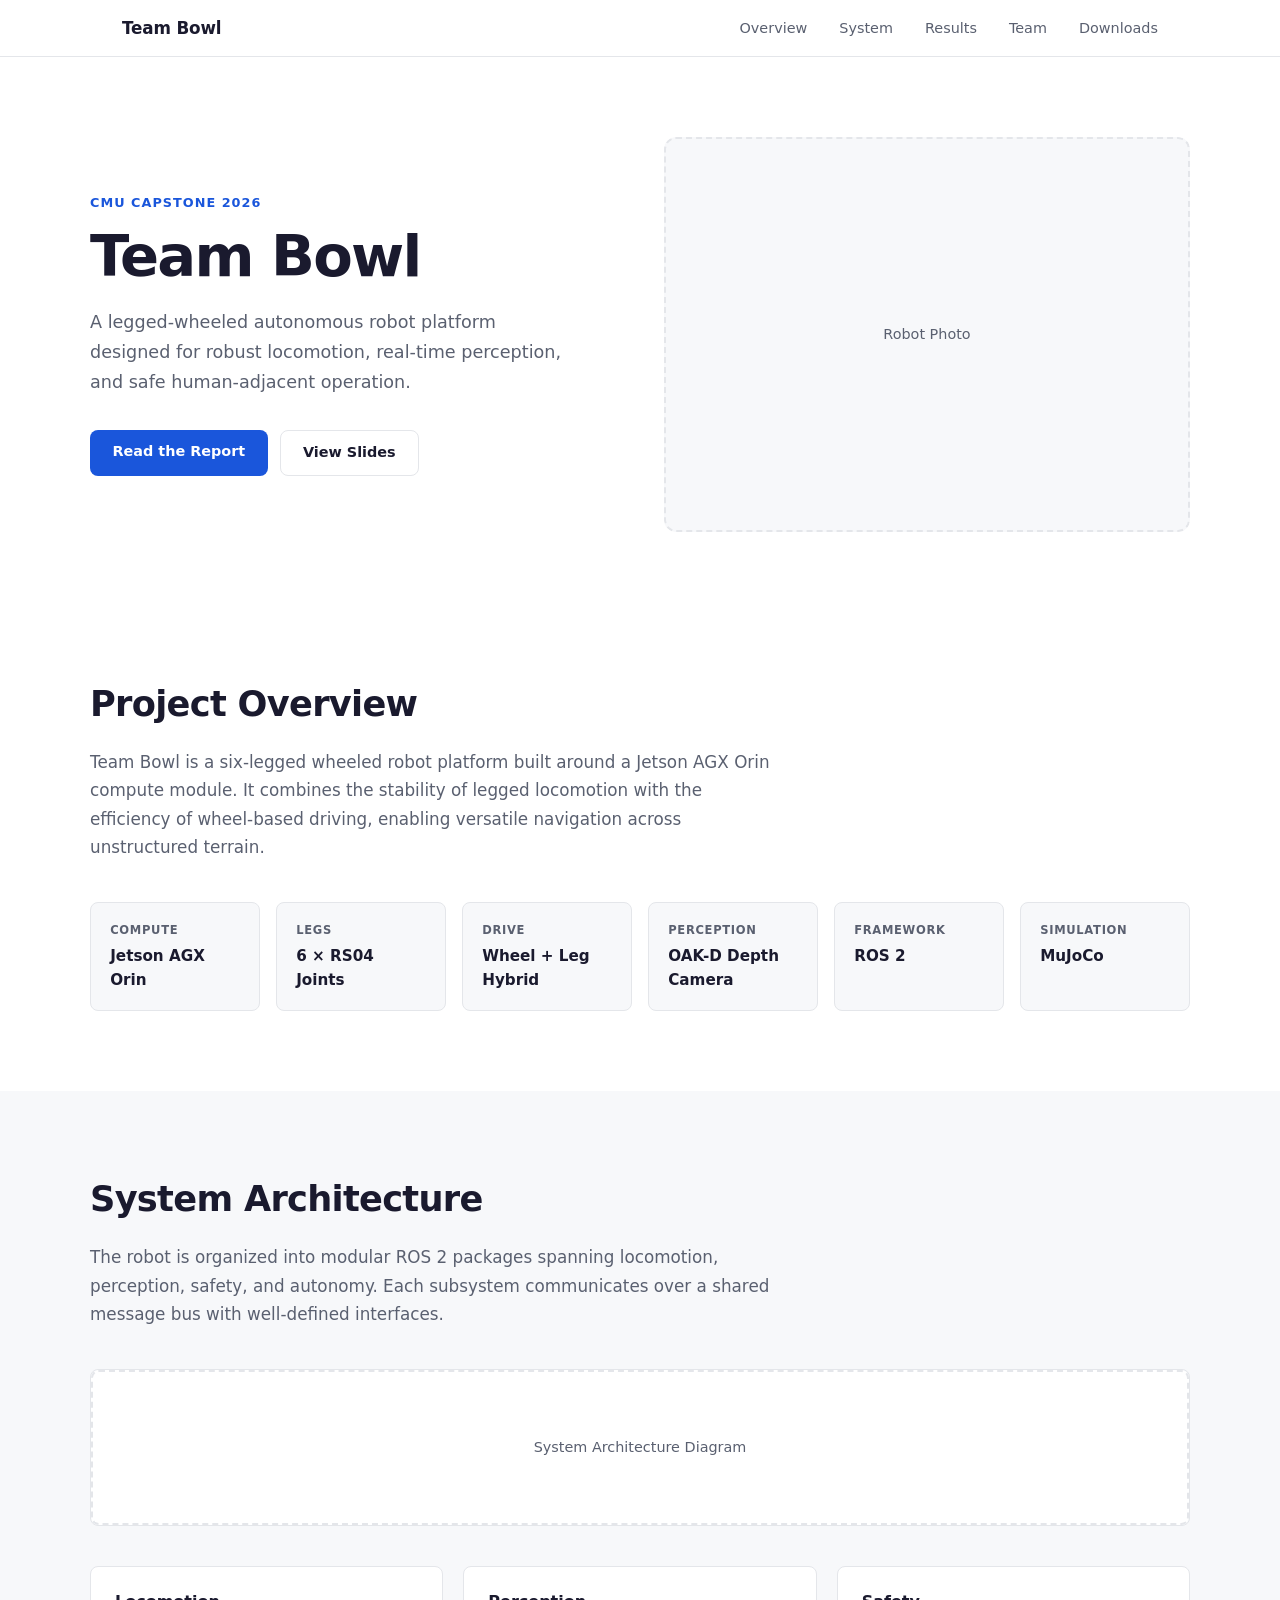
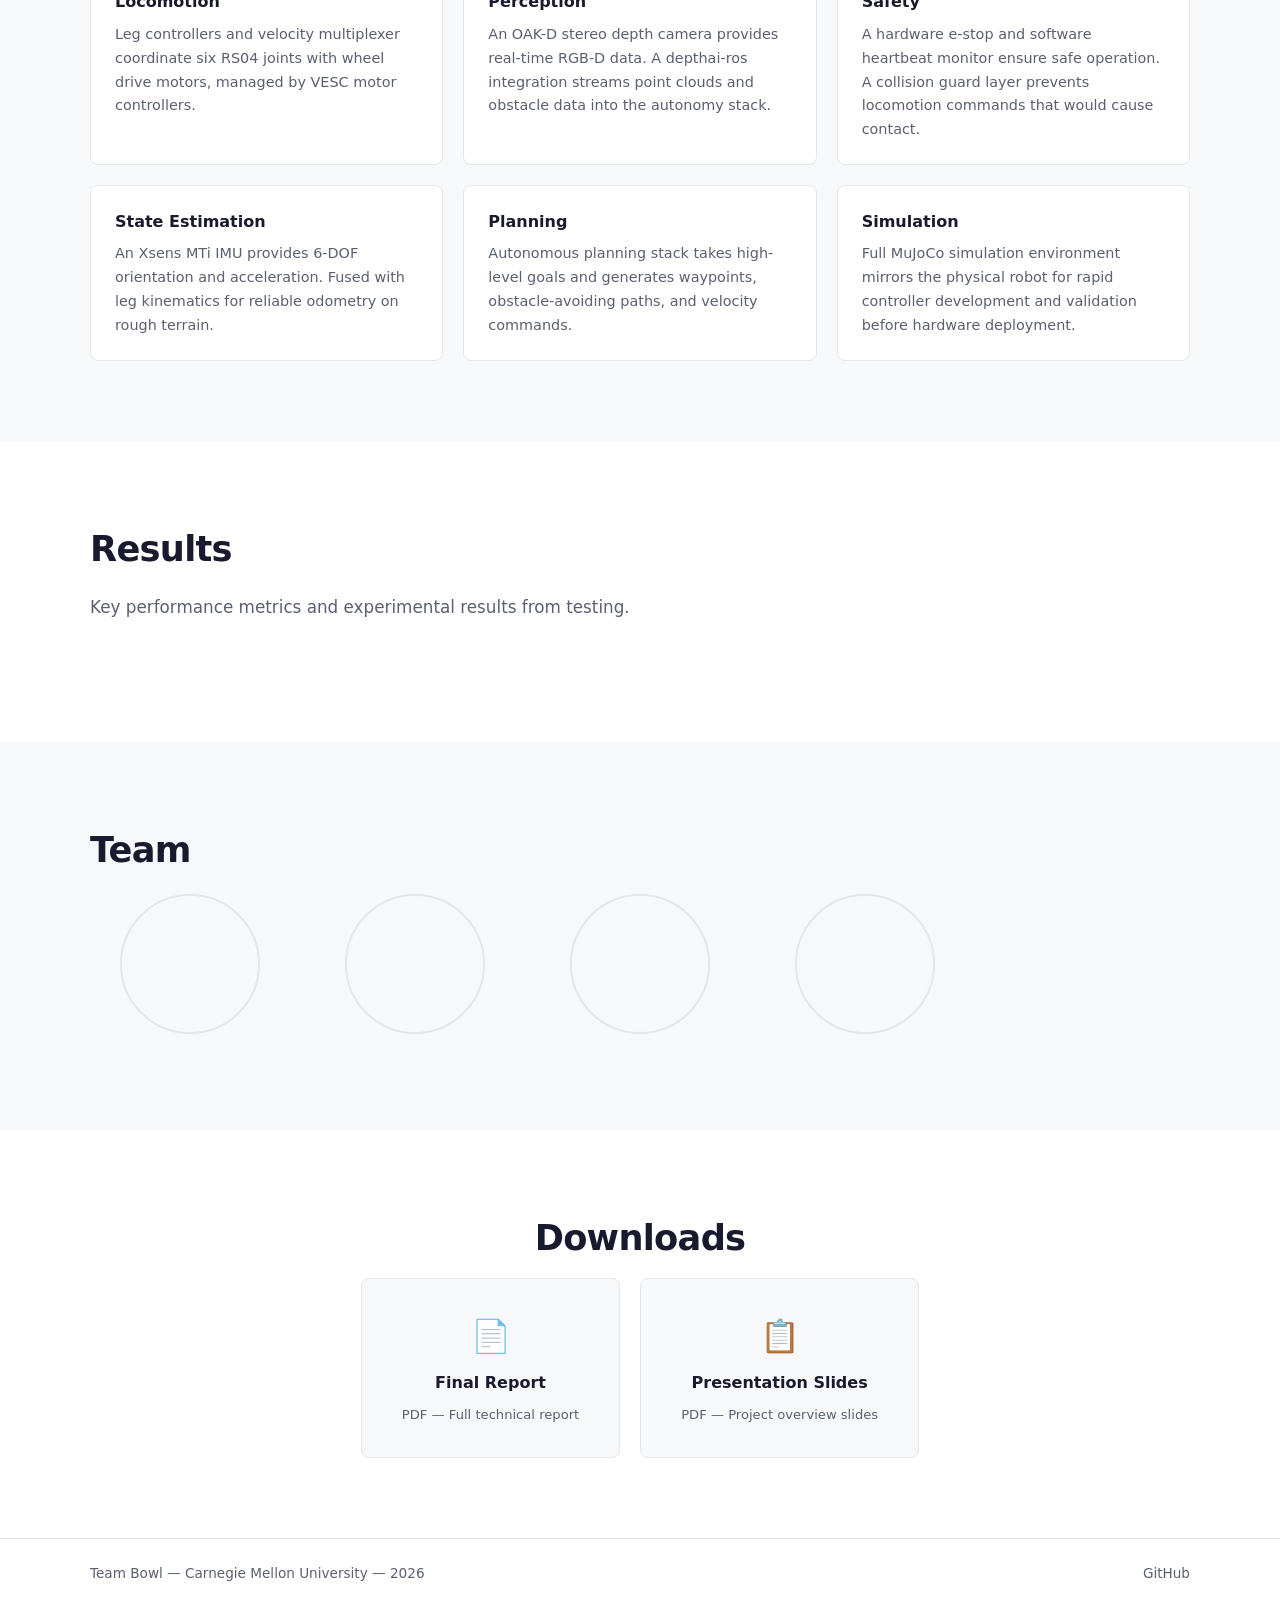
==== index.html @ 491c0a65 "Initial Team BoWL capstone website" ====
<!DOCTYPE html>
<html lang="en">
<head>
  <meta charset="UTF-8" />
  <meta name="viewport" content="width=device-width, initial-scale=1.0" />
  <title>Team Bowl — CMU Capstone 2026</title>
  <link rel="stylesheet" href="style.css" />
</head>
<body>

  <!-- NAV -->
  <nav>
    <div class="nav-inner">
      <span class="nav-logo">Team Bowl</span>
      <ul>
        <li><a href="#overview">Overview</a></li>
        <li><a href="#system">System</a></li>
        <li><a href="#results">Results</a></li>
        <li><a href="#team">Team</a></li>
        <li><a href="#downloads">Downloads</a></li>
      </ul>
    </div>
  </nav>

  <!-- HERO -->
  <section id="hero">
    <div class="hero-inner">
      <div class="hero-text">
        <p class="hero-label">CMU Capstone 2026</p>
        <h1>Team Bowl</h1>
        <p class="hero-sub">
          A legged-wheeled autonomous robot platform designed for robust
          locomotion, real-time perception, and safe human-adjacent operation.
        </p>
        <div class="hero-buttons">
          <a href="assets/docs/report.pdf" class="btn btn-primary" target="_blank">Read the Report</a>
          <a href="assets/docs/slides.pdf" class="btn btn-secondary" target="_blank">View Slides</a>
        </div>
      </div>
      <div class="hero-img">
        <!-- Replace src with actual robot photo -->
        <img src="assets/img/robot-hero.jpg" alt="Team Bowl robot" onerror="this.style.display='none'" />
        <div class="hero-img-placeholder" id="hero-placeholder">
          <span>Robot Photo</span>
        </div>
      </div>
    </div>
  </section>

  <!-- OVERVIEW -->
  <section id="overview">
    <div class="section-inner">
      <h2>Project Overview</h2>
      <p class="section-intro">
        Team Bowl is a six-legged wheeled robot platform built around a Jetson AGX Orin
        compute module. It combines the stability of legged locomotion with the
        efficiency of wheel-based driving, enabling versatile navigation across
        unstructured terrain.
      </p>
      <div class="spec-grid">
        <div class="spec-card">
          <div class="spec-label">Compute</div>
          <div class="spec-value">Jetson AGX Orin</div>
        </div>
        <div class="spec-card">
          <div class="spec-label">Legs</div>
          <div class="spec-value">6 × RS04 Joints</div>
        </div>
        <div class="spec-card">
          <div class="spec-label">Drive</div>
          <div class="spec-value">Wheel + Leg Hybrid</div>
        </div>
        <div class="spec-card">
          <div class="spec-label">Perception</div>
          <div class="spec-value">OAK-D Depth Camera</div>
        </div>
        <div class="spec-card">
          <div class="spec-label">Framework</div>
          <div class="spec-value">ROS 2</div>
        </div>
        <div class="spec-card">
          <div class="spec-label">Simulation</div>
          <div class="spec-value">MuJoCo</div>
        </div>
      </div>
    </div>
  </section>

  <!-- SYSTEM ARCHITECTURE -->
  <section id="system" class="section-alt">
    <div class="section-inner">
      <h2>System Architecture</h2>
      <p class="section-intro">
        The robot is organized into modular ROS 2 packages spanning locomotion,
        perception, safety, and autonomy. Each subsystem communicates over a
        shared message bus with well-defined interfaces.
      </p>

      <div class="arch-img">
        <!-- Replace with actual system diagram from report -->
        <img src="assets/img/system-diagram.png" alt="System architecture diagram" onerror="this.style.display='none'" />
        <div class="img-placeholder" id="arch-placeholder">System Architecture Diagram</div>
      </div>

      <div class="subsystem-grid">
        <div class="subsystem-card">
          <h3>Locomotion</h3>
          <p>Leg controllers and velocity multiplexer coordinate six RS04 joints with wheel drive motors, managed by VESC motor controllers.</p>
        </div>
        <div class="subsystem-card">
          <h3>Perception</h3>
          <p>An OAK-D stereo depth camera provides real-time RGB-D data. A depthai-ros integration streams point clouds and obstacle data into the autonomy stack.</p>
        </div>
        <div class="subsystem-card">
          <h3>Safety</h3>
          <p>A hardware e-stop and software heartbeat monitor ensure safe operation. A collision guard layer prevents locomotion commands that would cause contact.</p>
        </div>
        <div class="subsystem-card">
          <h3>State Estimation</h3>
          <p>An Xsens MTi IMU provides 6-DOF orientation and acceleration. Fused with leg kinematics for reliable odometry on rough terrain.</p>
        </div>
        <div class="subsystem-card">
          <h3>Planning</h3>
          <p>Autonomous planning stack takes high-level goals and generates waypoints, obstacle-avoiding paths, and velocity commands.</p>
        </div>
        <div class="subsystem-card">
          <h3>Simulation</h3>
          <p>Full MuJoCo simulation environment mirrors the physical robot for rapid controller development and validation before hardware deployment.</p>
        </div>
      </div>
    </div>
  </section>

  <!-- RESULTS -->
  <section id="results">
    <div class="section-inner">
      <h2>Results</h2>
      <p class="section-intro">
        <!-- Fill in from report/slides -->
        Key performance metrics and experimental results from testing.
      </p>
      <div class="results-gallery">
        <!-- Add result images/graphs here — replace src with actual files -->
        <figure>
          <img src="assets/img/result-1.png" alt="Result figure 1" onerror="this.parentElement.style.display='none'" />
          <figcaption><!-- Caption from report --></figcaption>
        </figure>
        <figure>
          <img src="assets/img/result-2.png" alt="Result figure 2" onerror="this.parentElement.style.display='none'" />
          <figcaption><!-- Caption from report --></figcaption>
        </figure>
        <figure>
          <img src="assets/img/result-3.png" alt="Result figure 3" onerror="this.parentElement.style.display='none'" />
          <figcaption><!-- Caption from report --></figcaption>
        </figure>
      </div>
    </div>
  </section>

  <!-- TEAM -->
  <section id="team" class="section-alt">
    <div class="section-inner">
      <h2>Team</h2>
      <div class="team-grid">
        <!-- Duplicate this card for each team member. Replace name/role/photo. -->
        <div class="team-card">
          <div class="team-photo-wrap">
            <img src="assets/img/team-placeholder.jpg" alt="Team member" onerror="this.style.display='none'" />
            <div class="team-photo-placeholder"></div>
          </div>
          <div class="team-name"><!-- Name --></div>
          <div class="team-role"><!-- Role --></div>
        </div>
        <div class="team-card">
          <div class="team-photo-wrap">
            <img src="assets/img/team-placeholder.jpg" alt="Team member" onerror="this.style.display='none'" />
            <div class="team-photo-placeholder"></div>
          </div>
          <div class="team-name"><!-- Name --></div>
          <div class="team-role"><!-- Role --></div>
        </div>
        <div class="team-card">
          <div class="team-photo-wrap">
            <img src="assets/img/team-placeholder.jpg" alt="Team member" onerror="this.style.display='none'" />
            <div class="team-photo-placeholder"></div>
          </div>
          <div class="team-name"><!-- Name --></div>
          <div class="team-role"><!-- Role --></div>
        </div>
        <div class="team-card">
          <div class="team-photo-wrap">
            <img src="assets/img/team-placeholder.jpg" alt="Team member" onerror="this.style.display='none'" />
            <div class="team-photo-placeholder"></div>
          </div>
          <div class="team-name"><!-- Name --></div>
          <div class="team-role"><!-- Role --></div>
        </div>
      </div>
    </div>
  </section>

  <!-- DOWNLOADS -->
  <section id="downloads">
    <div class="section-inner downloads-inner">
      <h2>Downloads</h2>
      <div class="download-cards">
        <a href="assets/docs/report.pdf" class="download-card" target="_blank">
          <div class="download-icon">&#128196;</div>
          <div class="download-title">Final Report</div>
          <div class="download-sub">PDF &mdash; Full technical report</div>
        </a>
        <a href="assets/docs/slides.pdf" class="download-card" target="_blank">
          <div class="download-icon">&#128203;</div>
          <div class="download-title">Presentation Slides</div>
          <div class="download-sub">PDF &mdash; Project overview slides</div>
        </a>
      </div>
    </div>
  </section>

  <!-- FOOTER -->
  <footer>
    <div class="footer-inner">
      <span>Team Bowl &mdash; Carnegie Mellon University &mdash; 2026</span>
      <a href="https://github.com/ColeHerber" target="_blank">GitHub</a>
    </div>
  </footer>

  <script>
    // Hide hero image placeholder if image loads successfully
    document.querySelector('.hero-img img')?.addEventListener('load', function() {
      document.getElementById('hero-placeholder').style.display = 'none';
    });
  </script>

</body>
</html>
---- style.css ----
/* ─── Reset & Base ──────────────────────────────────────────────────────────── */
*, *::before, *::after { box-sizing: border-box; margin: 0; padding: 0; }

:root {
  --bg:       #ffffff;
  --bg-alt:   #f7f8fa;
  --border:   #e4e6ea;
  --text:     #1a1a2e;
  --text-sub: #5a6070;
  --accent:   #1a56db;
  --accent-h: #1648c4;
  --radius:   8px;
  --max-w:    1100px;
  --font:     'Inter', system-ui, -apple-system, sans-serif;
}

html { scroll-behavior: smooth; }

body {
  font-family: var(--font);
  color: var(--text);
  background: var(--bg);
  line-height: 1.6;
}

a { color: inherit; text-decoration: none; }
img { max-width: 100%; display: block; }

/* ─── Nav ───────────────────────────────────────────────────────────────────── */
nav {
  position: sticky;
  top: 0;
  z-index: 100;
  background: rgba(255,255,255,0.92);
  backdrop-filter: blur(8px);
  border-bottom: 1px solid var(--border);
}

.nav-inner {
  max-width: var(--max-w);
  margin: 0 auto;
  padding: 0 2rem;
  height: 56px;
  display: flex;
  align-items: center;
  justify-content: space-between;
}

.nav-logo {
  font-weight: 700;
  font-size: 1.05rem;
  letter-spacing: -0.01em;
}

nav ul {
  list-style: none;
  display: flex;
  gap: 2rem;
}

nav ul a {
  font-size: 0.9rem;
  color: var(--text-sub);
  transition: color 0.15s;
}

nav ul a:hover { color: var(--text); }

/* ─── Hero ──────────────────────────────────────────────────────────────────── */
#hero {
  padding: 5rem 2rem 4rem;
  background: var(--bg);
}

.hero-inner {
  max-width: var(--max-w);
  margin: 0 auto;
  display: grid;
  grid-template-columns: 1fr 1fr;
  gap: 3rem;
  align-items: center;
}

.hero-label {
  font-size: 0.8rem;
  font-weight: 600;
  text-transform: uppercase;
  letter-spacing: 0.08em;
  color: var(--accent);
  margin-bottom: 0.75rem;
}

.hero-text h1 {
  font-size: clamp(2.4rem, 5vw, 3.6rem);
  font-weight: 800;
  letter-spacing: -0.03em;
  line-height: 1.1;
  margin-bottom: 1.2rem;
}

.hero-sub {
  font-size: 1.1rem;
  color: var(--text-sub);
  max-width: 480px;
  margin-bottom: 2rem;
  line-height: 1.7;
}

.hero-buttons { display: flex; gap: 0.75rem; flex-wrap: wrap; }

.btn {
  display: inline-block;
  padding: 0.65rem 1.4rem;
  border-radius: var(--radius);
  font-size: 0.9rem;
  font-weight: 600;
  transition: background 0.15s, color 0.15s, border-color 0.15s;
}

.btn-primary {
  background: var(--accent);
  color: #fff;
}
.btn-primary:hover { background: var(--accent-h); }

.btn-secondary {
  border: 1.5px solid var(--border);
  color: var(--text);
  background: transparent;
}
.btn-secondary:hover { border-color: #aab; background: var(--bg-alt); }

.hero-img { position: relative; border-radius: 12px; overflow: hidden; }
.hero-img img { width: 100%; border-radius: 12px; }
.hero-img-placeholder {
  width: 100%;
  aspect-ratio: 4/3;
  background: var(--bg-alt);
  border: 2px dashed var(--border);
  border-radius: 12px;
  display: flex;
  align-items: center;
  justify-content: center;
  color: var(--text-sub);
  font-size: 0.9rem;
}

/* ─── Sections ──────────────────────────────────────────────────────────────── */
section { padding: 5rem 2rem; }
.section-alt { background: var(--bg-alt); }

.section-inner {
  max-width: var(--max-w);
  margin: 0 auto;
}

h2 {
  font-size: clamp(1.6rem, 3vw, 2.2rem);
  font-weight: 700;
  letter-spacing: -0.02em;
  margin-bottom: 1rem;
}

.section-intro {
  color: var(--text-sub);
  font-size: 1.05rem;
  max-width: 680px;
  margin-bottom: 2.5rem;
  line-height: 1.7;
}

/* ─── Spec Grid ─────────────────────────────────────────────────────────────── */
.spec-grid {
  display: grid;
  grid-template-columns: repeat(auto-fill, minmax(160px, 1fr));
  gap: 1rem;
  margin-top: 2rem;
}

.spec-card {
  background: var(--bg-alt);
  border: 1px solid var(--border);
  border-radius: var(--radius);
  padding: 1.1rem 1.2rem;
}

.spec-label {
  font-size: 0.72rem;
  font-weight: 600;
  text-transform: uppercase;
  letter-spacing: 0.06em;
  color: var(--text-sub);
  margin-bottom: 0.3rem;
}

.spec-value {
  font-size: 0.95rem;
  font-weight: 600;
}

/* ─── Architecture ──────────────────────────────────────────────────────────── */
.arch-img {
  margin-bottom: 2.5rem;
  border: 1px solid var(--border);
  border-radius: var(--radius);
  overflow: hidden;
}

.arch-img img { width: 100%; }

.img-placeholder {
  width: 100%;
  padding: 4rem 2rem;
  background: var(--bg);
  display: flex;
  align-items: center;
  justify-content: center;
  color: var(--text-sub);
  font-size: 0.9rem;
  border: 2px dashed var(--border);
  border-radius: var(--radius);
}

.subsystem-grid {
  display: grid;
  grid-template-columns: repeat(auto-fill, minmax(280px, 1fr));
  gap: 1.25rem;
}

.subsystem-card {
  background: var(--bg);
  border: 1px solid var(--border);
  border-radius: var(--radius);
  padding: 1.4rem 1.5rem;
}

.subsystem-card h3 {
  font-size: 1rem;
  font-weight: 700;
  margin-bottom: 0.5rem;
}

.subsystem-card p {
  font-size: 0.9rem;
  color: var(--text-sub);
  line-height: 1.65;
}

/* ─── Results Gallery ───────────────────────────────────────────────────────── */
.results-gallery {
  display: grid;
  grid-template-columns: repeat(auto-fill, minmax(300px, 1fr));
  gap: 1.5rem;
}

.results-gallery figure {
  border: 1px solid var(--border);
  border-radius: var(--radius);
  overflow: hidden;
}

.results-gallery img { width: 100%; }

.results-gallery figcaption {
  padding: 0.75rem 1rem;
  font-size: 0.85rem;
  color: var(--text-sub);
  background: var(--bg-alt);
}

/* ─── Team ──────────────────────────────────────────────────────────────────── */
.team-grid {
  display: grid;
  grid-template-columns: repeat(auto-fill, minmax(180px, 1fr));
  gap: 1.5rem;
}

.team-card { text-align: center; }

.team-photo-wrap {
  width: 100%;
  aspect-ratio: 1;
  border-radius: 50%;
  overflow: hidden;
  margin: 0 auto 1rem;
  max-width: 140px;
  background: var(--bg-alt);
  border: 2px solid var(--border);
  position: relative;
}

.team-photo-wrap img {
  width: 100%;
  height: 100%;
  object-fit: cover;
}

.team-photo-placeholder {
  position: absolute;
  inset: 0;
  background: var(--bg-alt);
  border-radius: 50%;
}

.team-name {
  font-weight: 700;
  font-size: 0.95rem;
  margin-bottom: 0.25rem;
}

.team-role {
  font-size: 0.82rem;
  color: var(--text-sub);
}

/* ─── Downloads ─────────────────────────────────────────────────────────────── */
.downloads-inner { text-align: center; }
.downloads-inner h2 { margin-bottom: 0.75rem; }
.downloads-inner .section-intro { margin: 0 auto 2.5rem; }

.download-cards {
  display: flex;
  gap: 1.25rem;
  justify-content: center;
  flex-wrap: wrap;
}

.download-card {
  display: flex;
  flex-direction: column;
  align-items: center;
  gap: 0.5rem;
  padding: 2rem 2.5rem;
  border: 1.5px solid var(--border);
  border-radius: var(--radius);
  background: var(--bg-alt);
  transition: border-color 0.15s, box-shadow 0.15s;
  min-width: 200px;
}

.download-card:hover {
  border-color: var(--accent);
  box-shadow: 0 0 0 3px rgba(26,86,219,0.08);
}

.download-icon { font-size: 2rem; }
.download-title { font-weight: 700; font-size: 1rem; }
.download-sub { font-size: 0.82rem; color: var(--text-sub); }

/* ─── Footer ────────────────────────────────────────────────────────────────── */
footer {
  border-top: 1px solid var(--border);
  padding: 1.5rem 2rem;
  background: var(--bg);
}

.footer-inner {
  max-width: var(--max-w);
  margin: 0 auto;
  display: flex;
  align-items: center;
  justify-content: space-between;
  font-size: 0.85rem;
  color: var(--text-sub);
}

.footer-inner a:hover { color: var(--text); }

/* ─── Responsive ────────────────────────────────────────────────────────────── */
@media (max-width: 720px) {
  .hero-inner { grid-template-columns: 1fr; }
  .hero-img { order: -1; }
  nav ul { gap: 1rem; }
  nav ul li:nth-child(n+4) { display: none; }
  .footer-inner { flex-direction: column; gap: 0.5rem; text-align: center; }
}
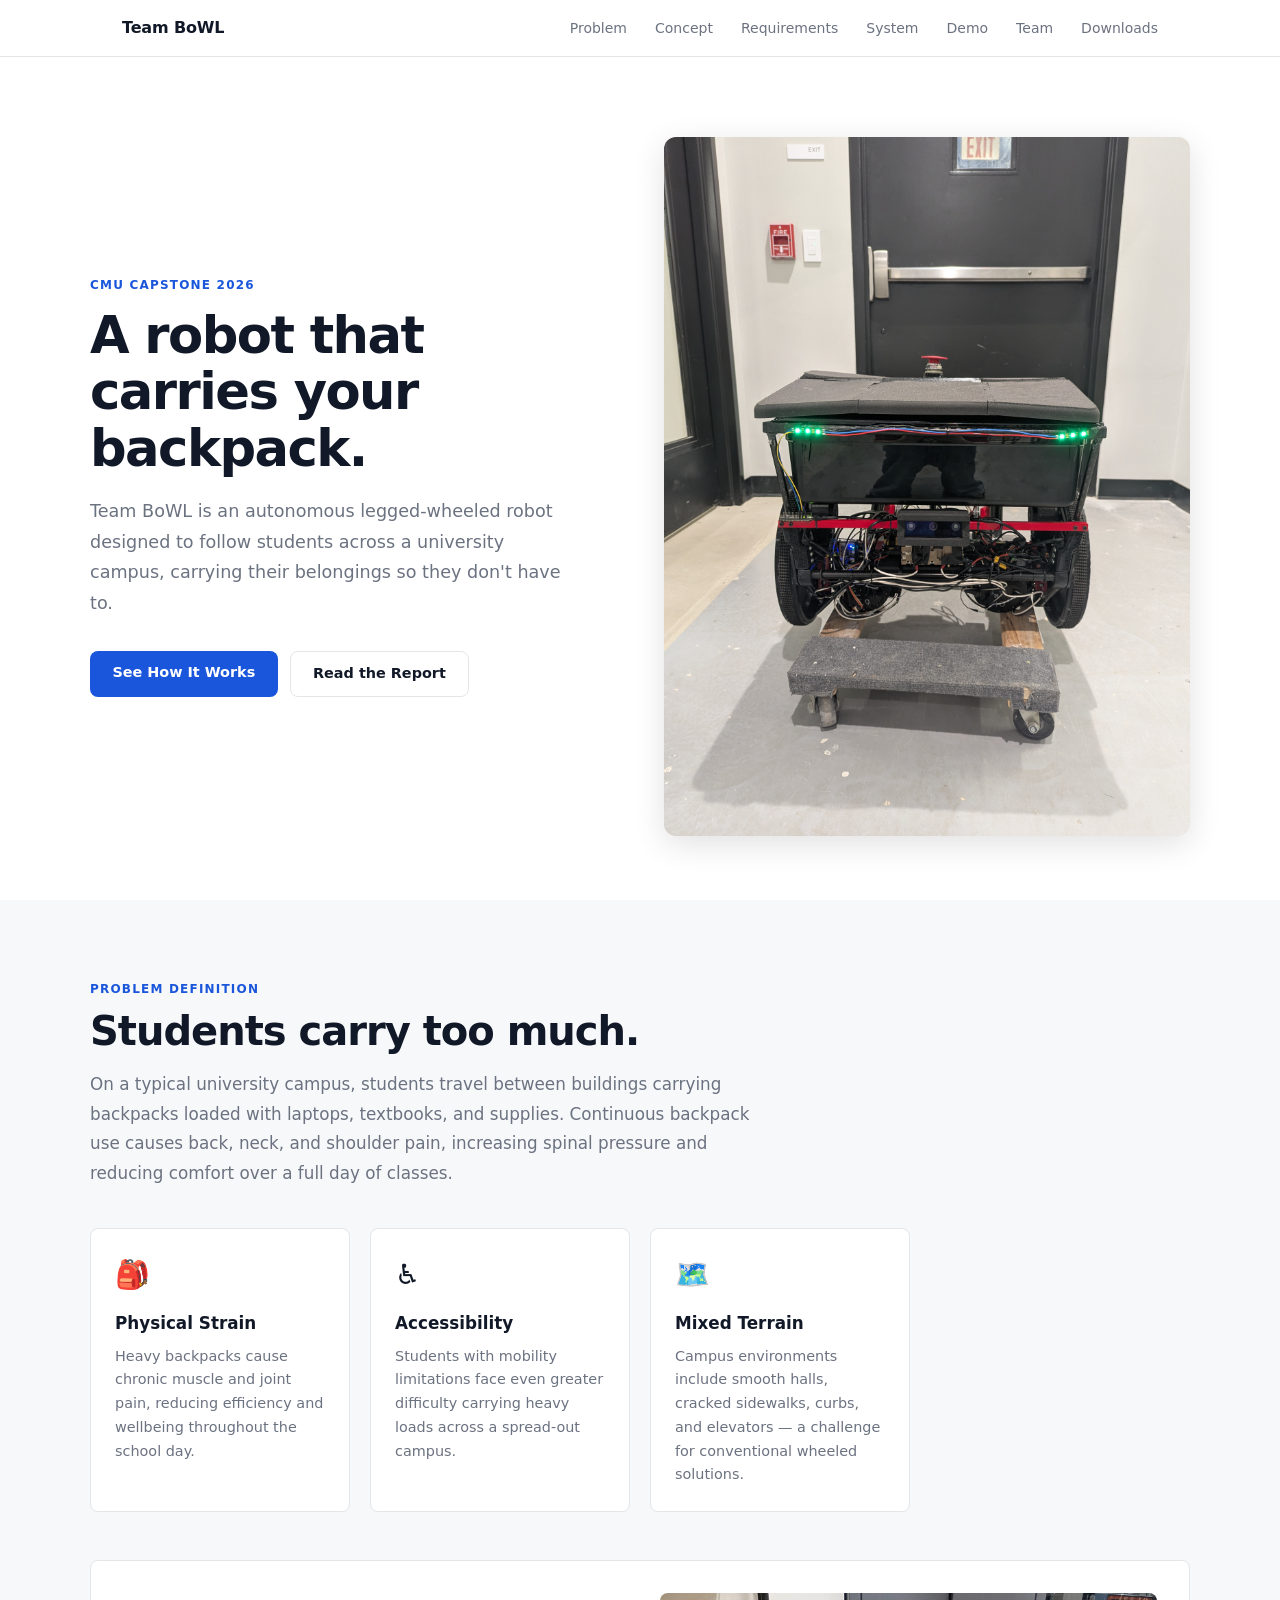
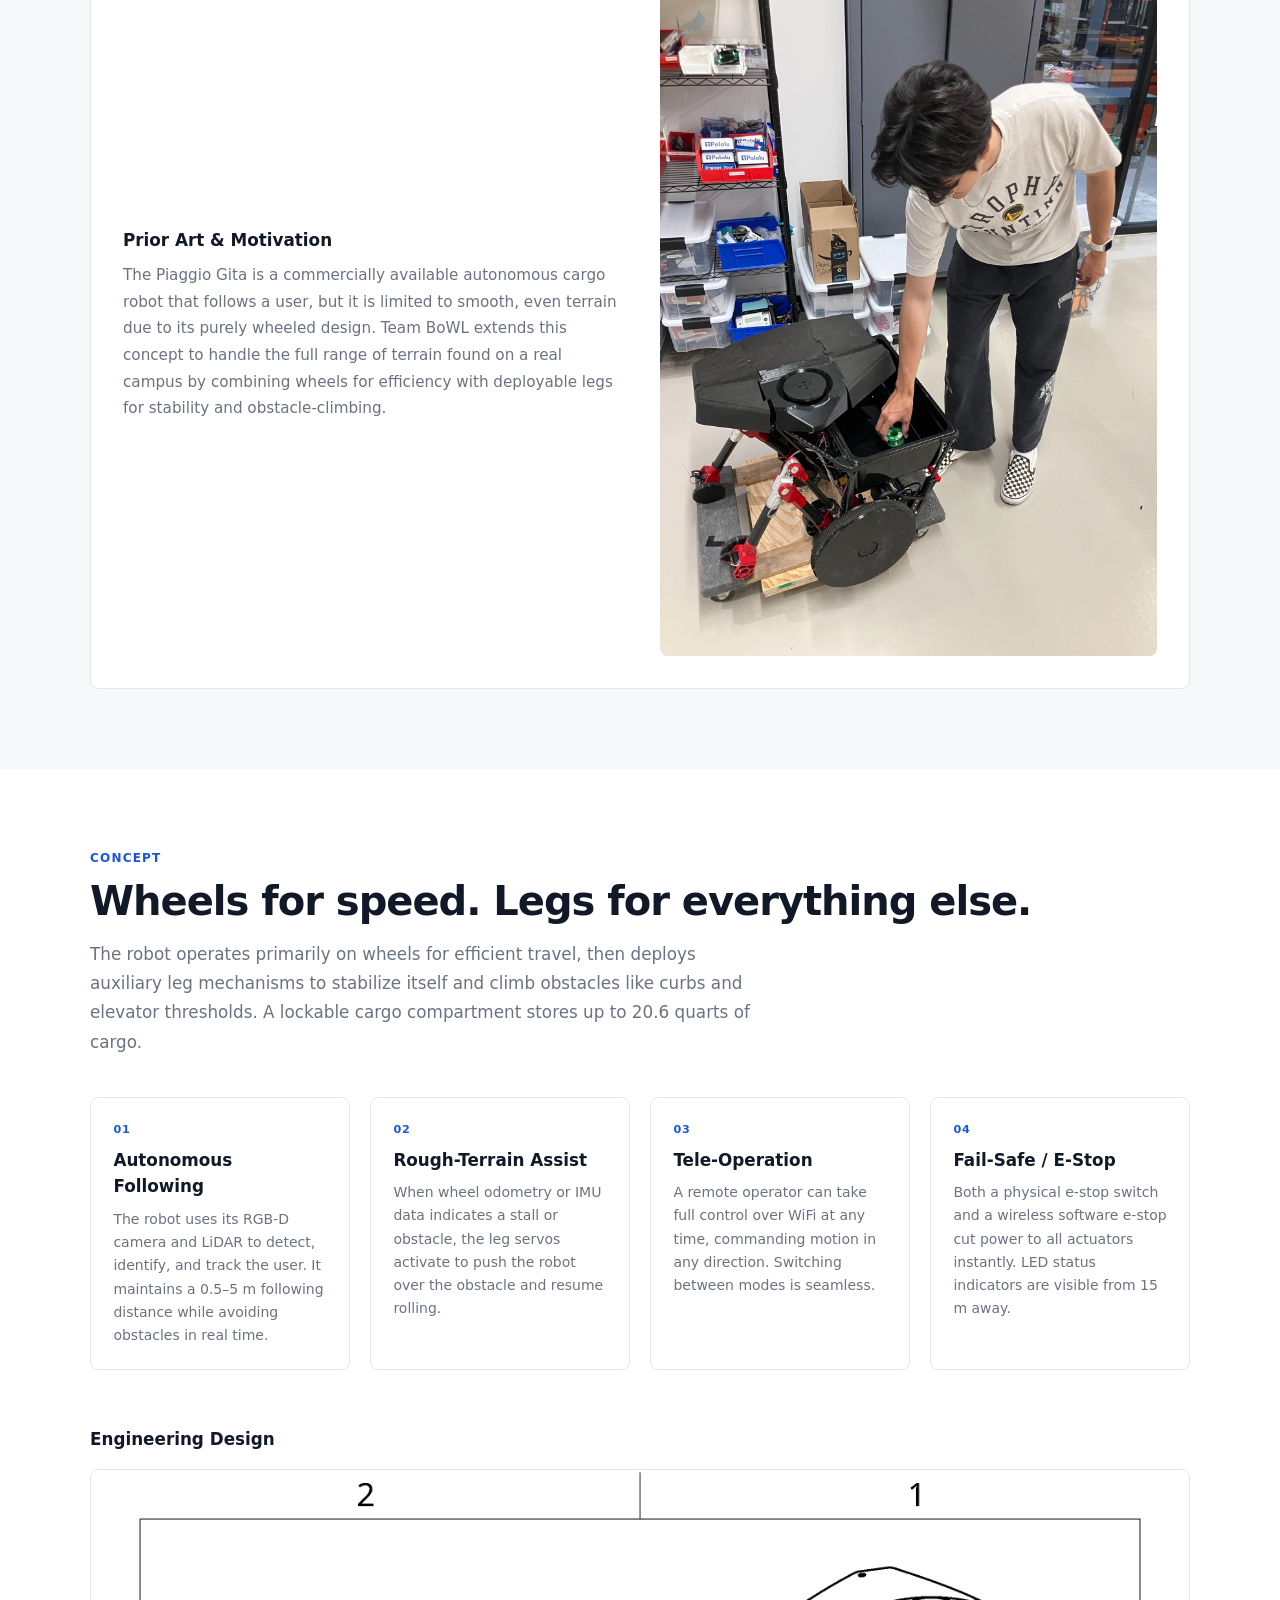
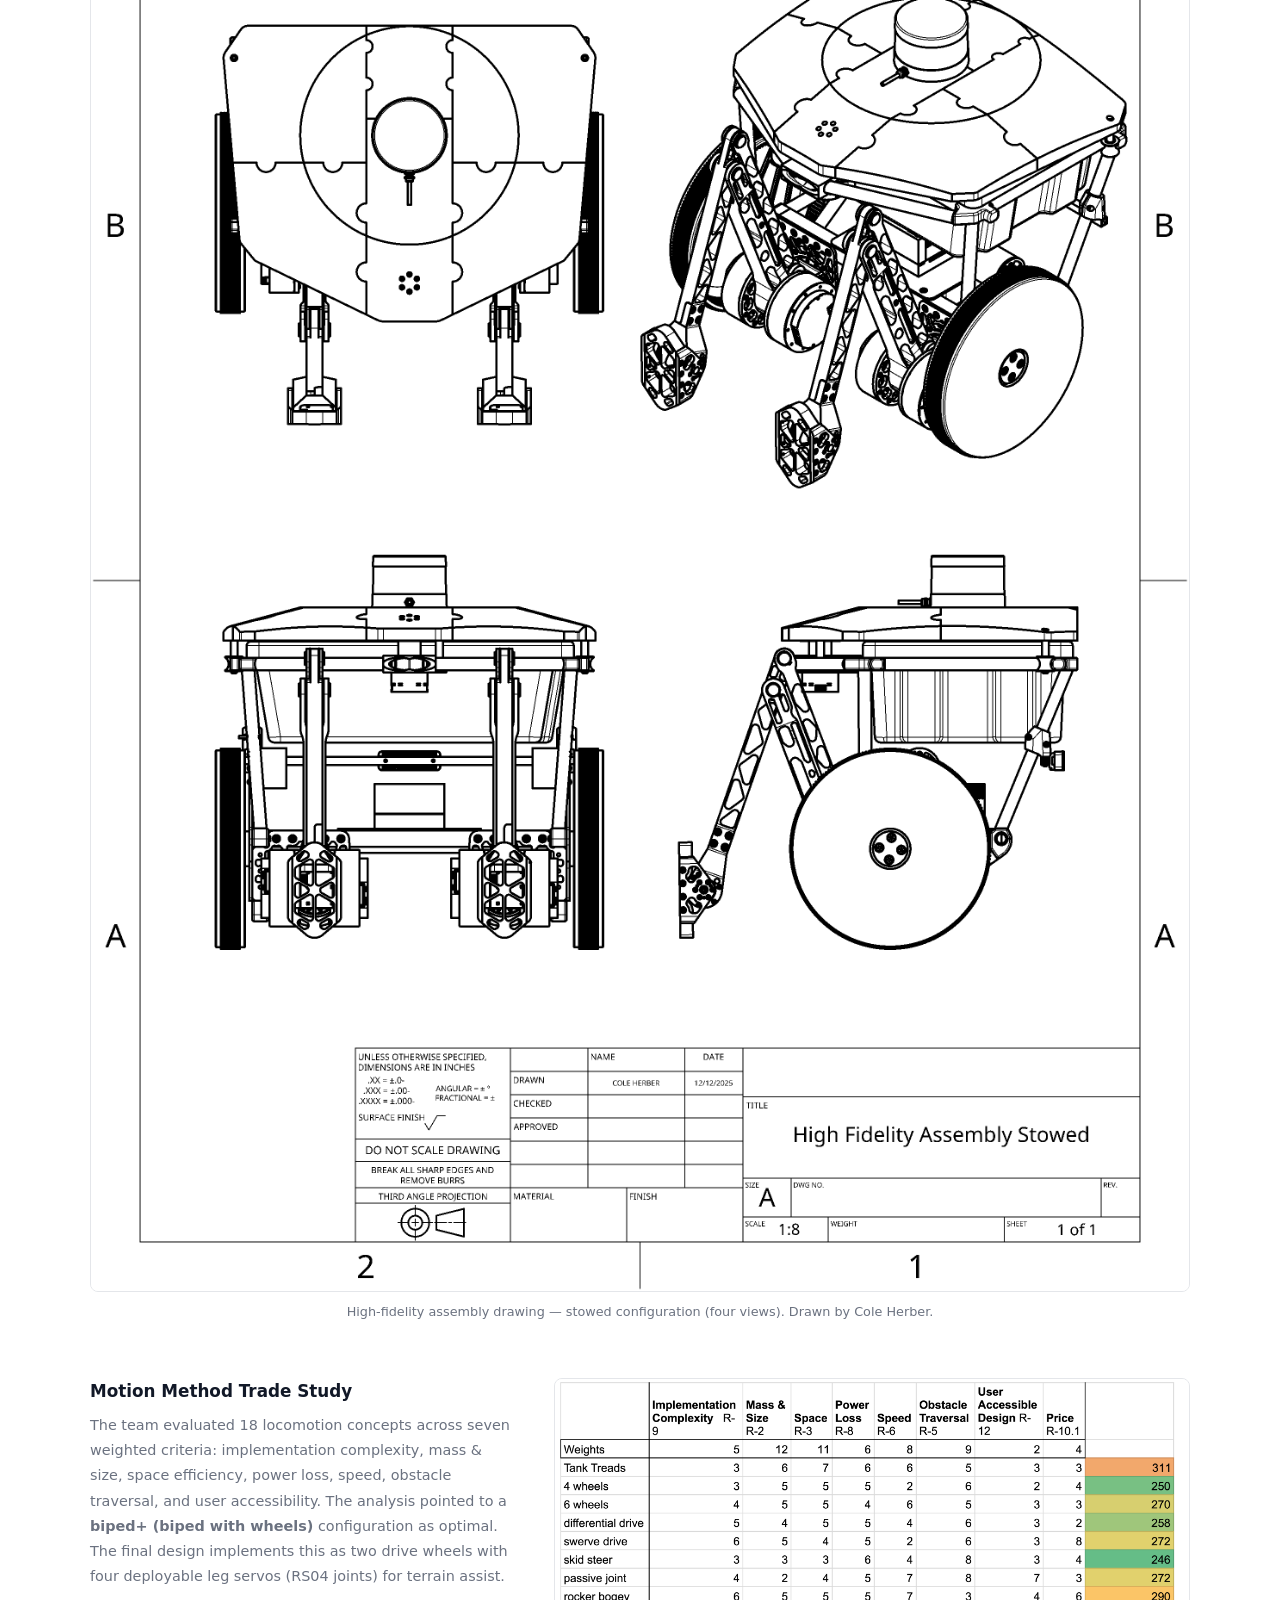
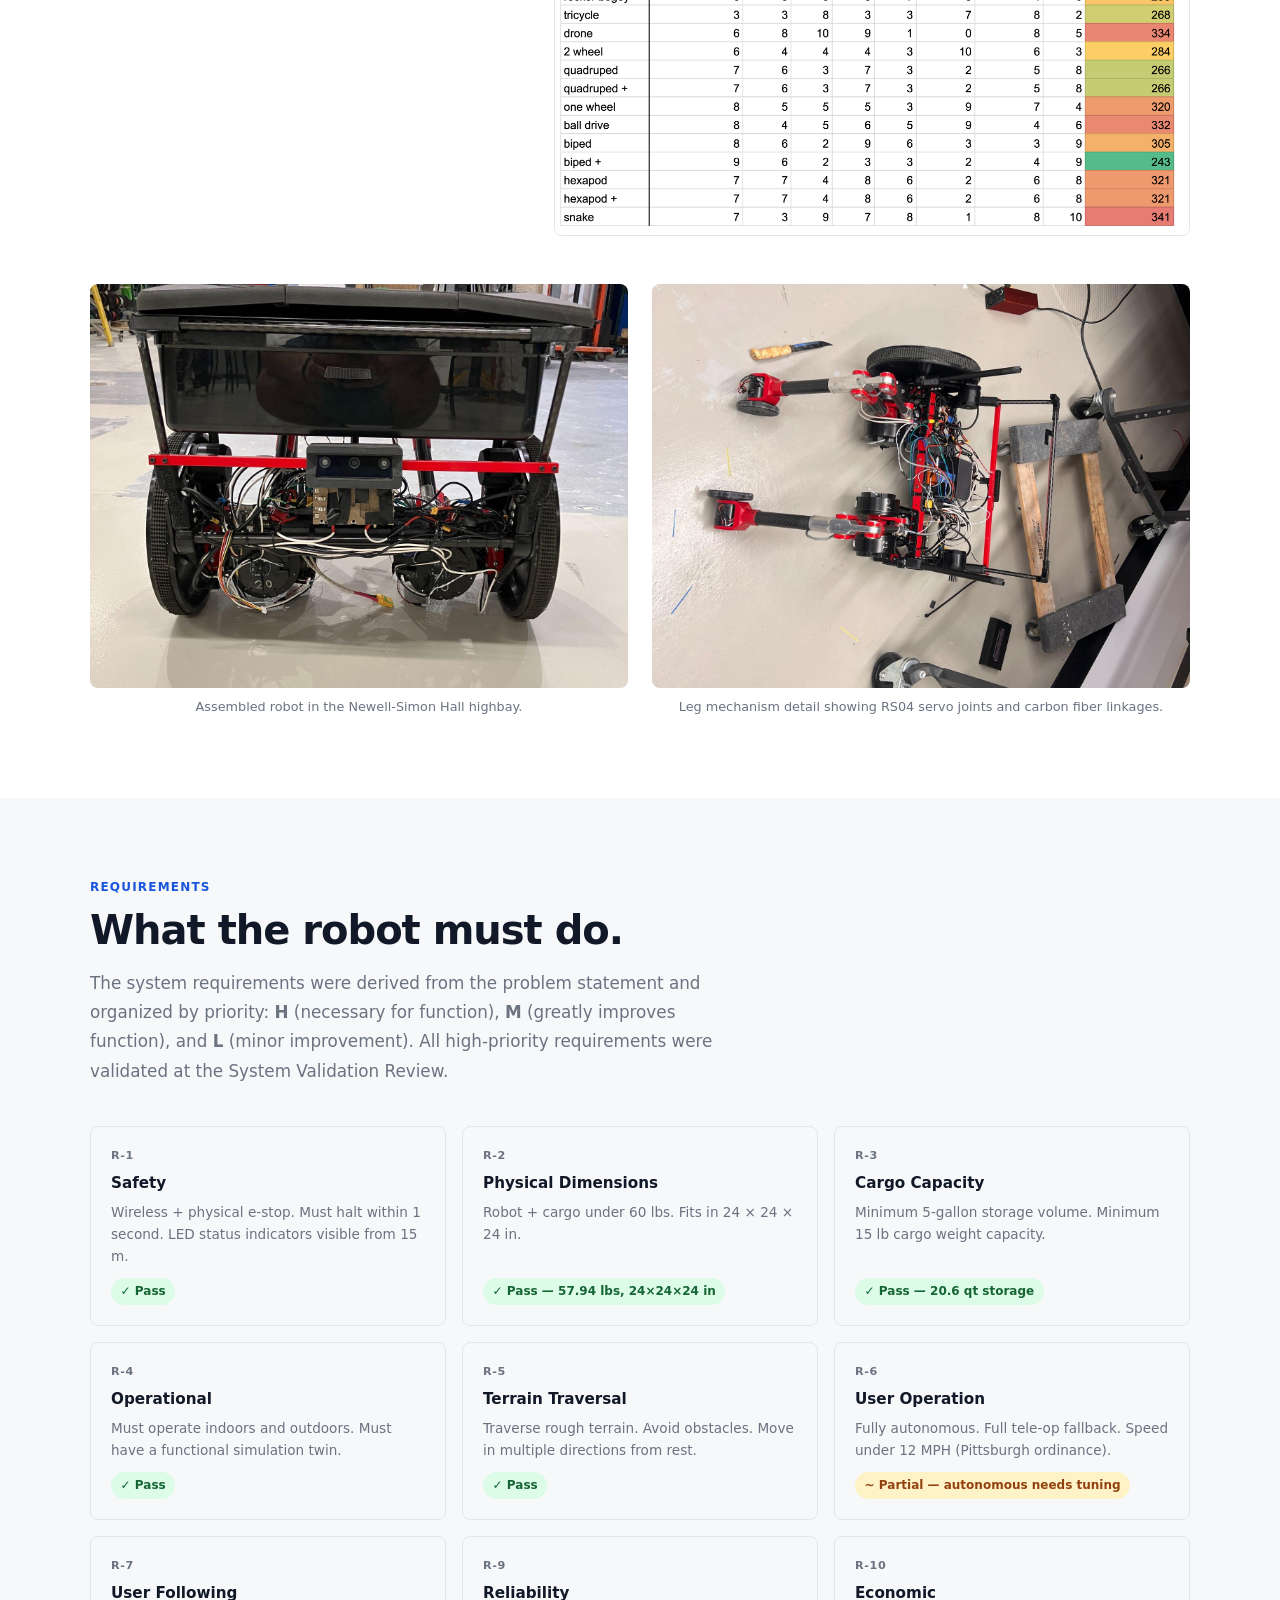
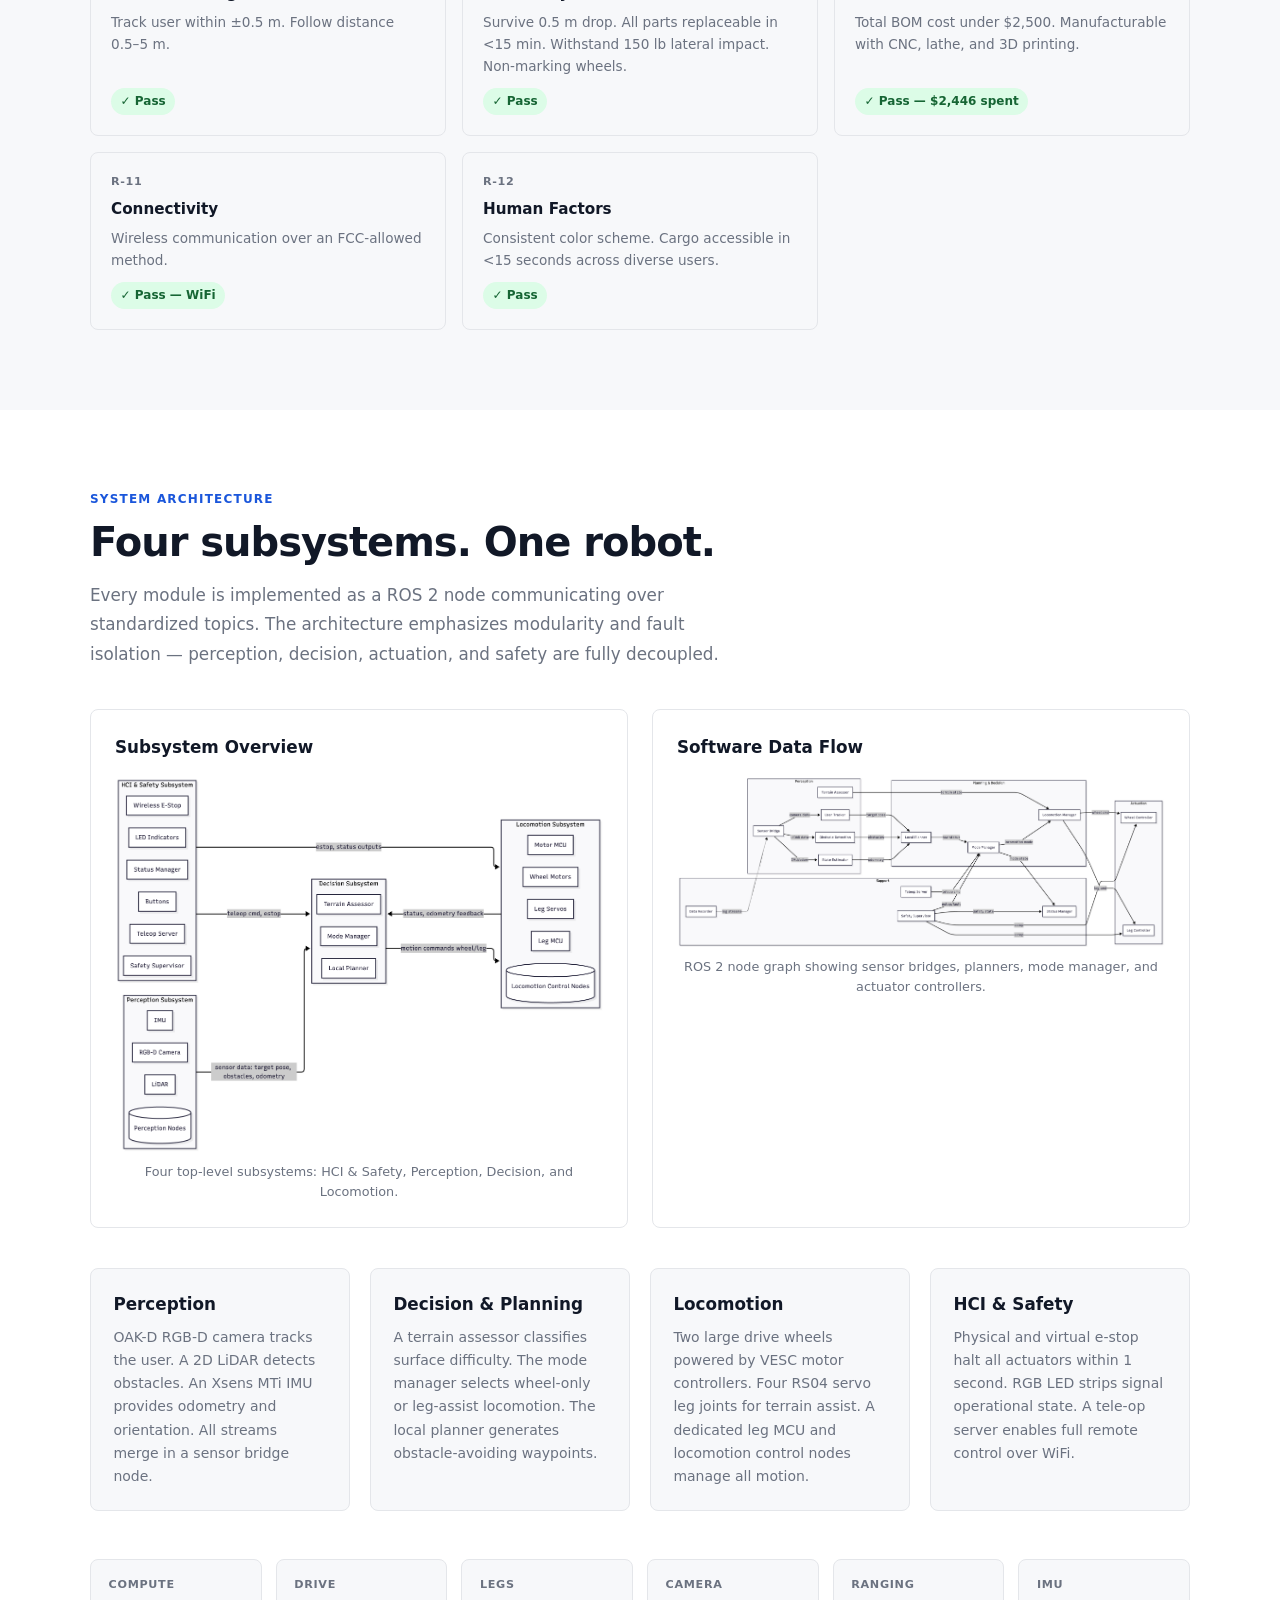
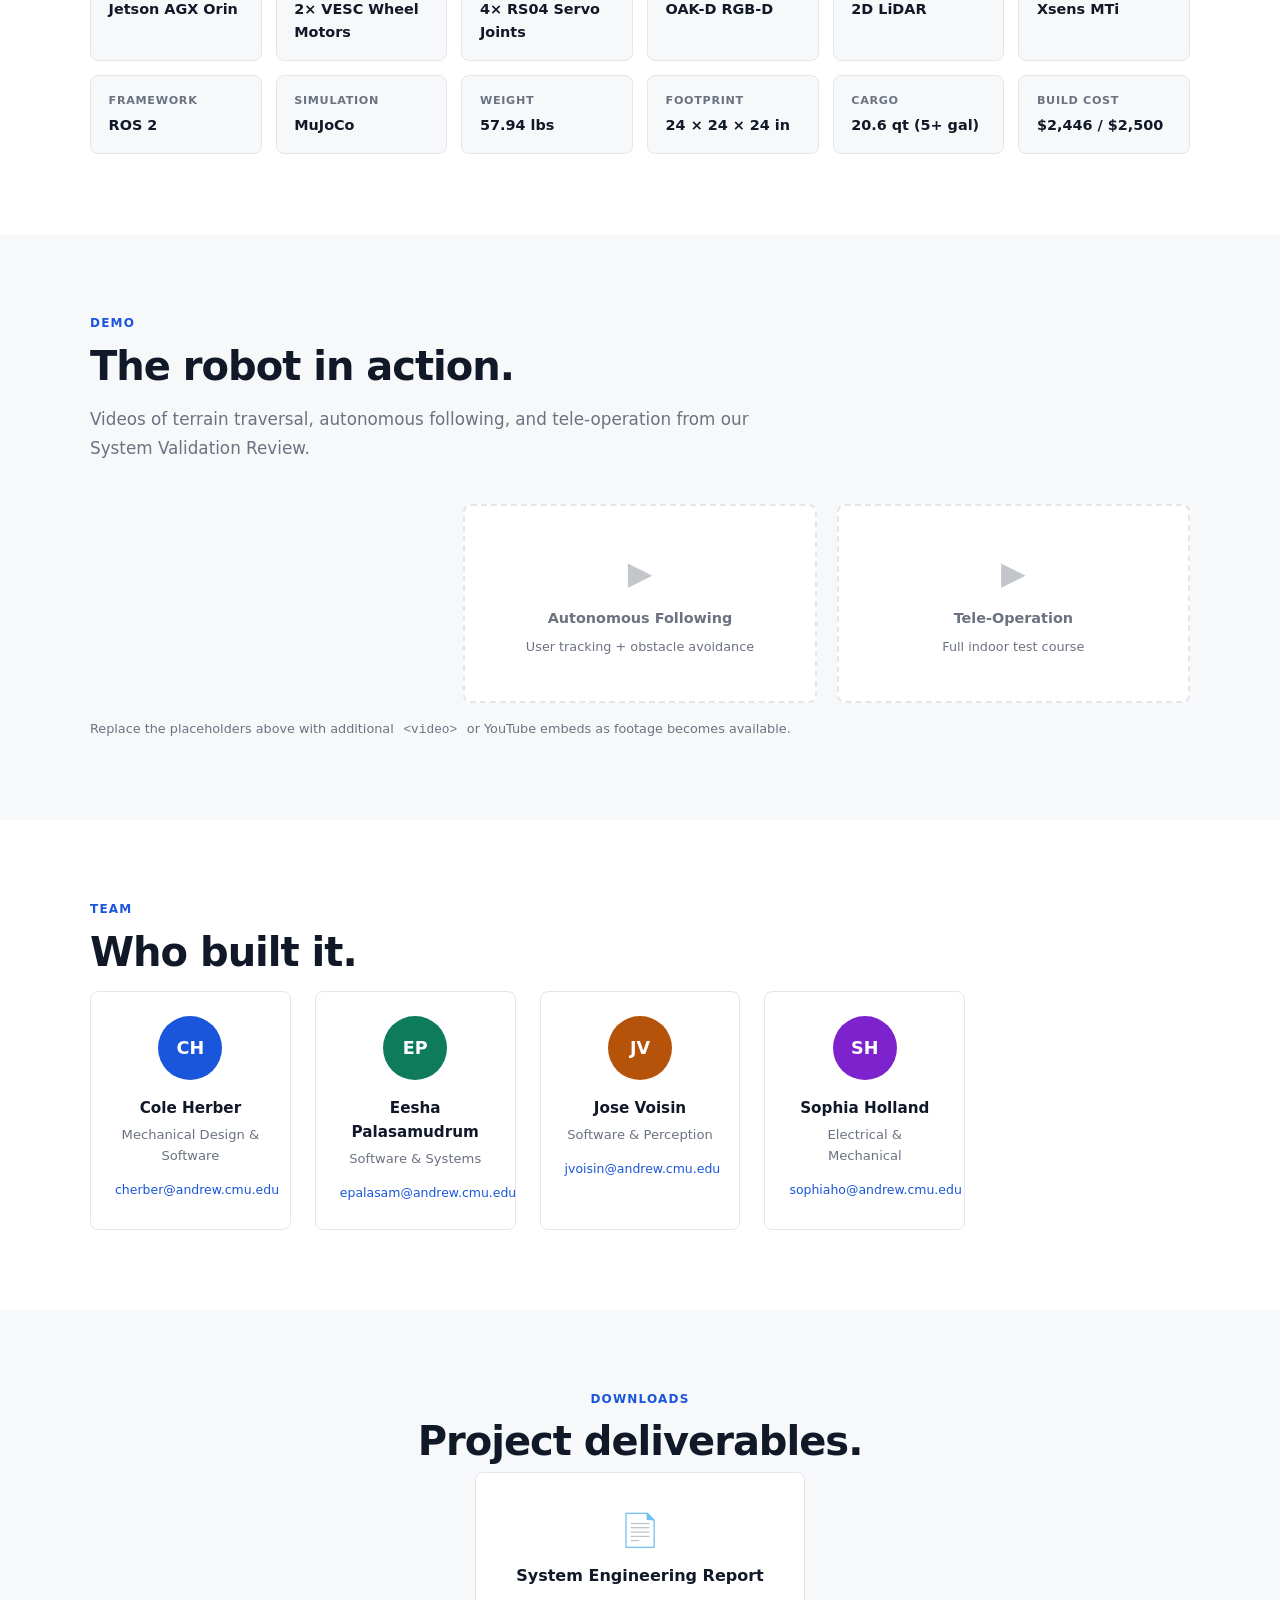
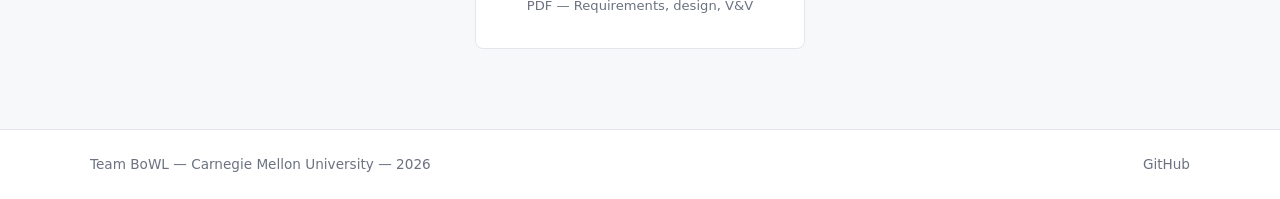
==== commit 880d87a4: "Full site with real content, images, and YouTube demo embed" ====
--- a/index.html
+++ b/index.html
@@ -3,7 +3,7 @@
 <head>
   <meta charset="UTF-8" />
   <meta name="viewport" content="width=device-width, initial-scale=1.0" />
-  <title>Team Bowl — CMU Capstone 2026</title>
+  <title>Team BoWL — CMU Capstone 2026</title>
   <link rel="stylesheet" href="style.css" />
 </head>
 <body>
@@ -11,11 +11,13 @@
   <!-- NAV -->
   <nav>
     <div class="nav-inner">
-      <span class="nav-logo">Team Bowl</span>
+      <span class="nav-logo">Team BoWL</span>
       <ul>
-        <li><a href="#overview">Overview</a></li>
+        <li><a href="#problem">Problem</a></li>
+        <li><a href="#concept">Concept</a></li>
+        <li><a href="#requirements">Requirements</a></li>
         <li><a href="#system">System</a></li>
-        <li><a href="#results">Results</a></li>
+        <li><a href="#demo">Demo</a></li>
         <li><a href="#team">Team</a></li>
         <li><a href="#downloads">Downloads</a></li>
       </ul>
@@ -27,192 +29,365 @@
     <div class="hero-inner">
       <div class="hero-text">
         <p class="hero-label">CMU Capstone 2026</p>
-        <h1>Team Bowl</h1>
+        <h1>A robot that carries your backpack.</h1>
         <p class="hero-sub">
-          A legged-wheeled autonomous robot platform designed for robust
-          locomotion, real-time perception, and safe human-adjacent operation.
+          Team BoWL is an autonomous legged-wheeled robot designed to follow
+          students across a university campus, carrying their belongings so
+          they don't have to.
         </p>
         <div class="hero-buttons">
-          <a href="assets/docs/report.pdf" class="btn btn-primary" target="_blank">Read the Report</a>
-          <a href="assets/docs/slides.pdf" class="btn btn-secondary" target="_blank">View Slides</a>
+          <a href="#concept" class="btn btn-primary">See How It Works</a>
+          <a href="assets/docs/report.pdf" class="btn btn-secondary" target="_blank">Read the Report</a>
         </div>
       </div>
       <div class="hero-img">
-        <!-- Replace src with actual robot photo -->
-        <img src="assets/img/robot-hero.jpg" alt="Team Bowl robot" onerror="this.style.display='none'" />
-        <div class="hero-img-placeholder" id="hero-placeholder">
-          <span>Robot Photo</span>
-        </div>
-      </div>
-    </div>
-  </section>
-
-  <!-- OVERVIEW -->
-  <section id="overview">
-    <div class="section-inner">
-      <h2>Project Overview</h2>
+        <img src="assets/img/robot-hero.jpg" alt="Team BoWL robot" />
+      </div>
+    </div>
+  </section>
+
+  <!-- PROBLEM -->
+  <section id="problem" class="section-alt">
+    <div class="section-inner">
+      <p class="section-eyebrow">Problem Definition</p>
+      <h2>Students carry too much.</h2>
       <p class="section-intro">
-        Team Bowl is a six-legged wheeled robot platform built around a Jetson AGX Orin
-        compute module. It combines the stability of legged locomotion with the
-        efficiency of wheel-based driving, enabling versatile navigation across
-        unstructured terrain.
+        On a typical university campus, students travel between buildings
+        carrying backpacks loaded with laptops, textbooks, and supplies.
+        Continuous backpack use causes back, neck, and shoulder pain, increasing
+        spinal pressure and reducing comfort over a full day of classes.
       </p>
-      <div class="spec-grid">
-        <div class="spec-card">
-          <div class="spec-label">Compute</div>
-          <div class="spec-value">Jetson AGX Orin</div>
-        </div>
-        <div class="spec-card">
-          <div class="spec-label">Legs</div>
-          <div class="spec-value">6 × RS04 Joints</div>
-        </div>
-        <div class="spec-card">
-          <div class="spec-label">Drive</div>
-          <div class="spec-value">Wheel + Leg Hybrid</div>
-        </div>
-        <div class="spec-card">
-          <div class="spec-label">Perception</div>
-          <div class="spec-value">OAK-D Depth Camera</div>
-        </div>
-        <div class="spec-card">
-          <div class="spec-label">Framework</div>
-          <div class="spec-value">ROS 2</div>
-        </div>
-        <div class="spec-card">
-          <div class="spec-label">Simulation</div>
-          <div class="spec-value">MuJoCo</div>
-        </div>
-      </div>
-    </div>
-  </section>
-
-  <!-- SYSTEM ARCHITECTURE -->
-  <section id="system" class="section-alt">
-    <div class="section-inner">
-      <h2>System Architecture</h2>
+      <div class="problem-grid">
+        <div class="problem-card">
+          <div class="problem-icon">🎒</div>
+          <h3>Physical Strain</h3>
+          <p>Heavy backpacks cause chronic muscle and joint pain, reducing efficiency and wellbeing throughout the school day.</p>
+        </div>
+        <div class="problem-card">
+          <div class="problem-icon">♿</div>
+          <h3>Accessibility</h3>
+          <p>Students with mobility limitations face even greater difficulty carrying heavy loads across a spread-out campus.</p>
+        </div>
+        <div class="problem-card">
+          <div class="problem-icon">🗺️</div>
+          <h3>Mixed Terrain</h3>
+          <p>Campus environments include smooth halls, cracked sidewalks, curbs, and elevators — a challenge for conventional wheeled solutions.</p>
+        </div>
+      </div>
+      <div class="motivation-block">
+        <div class="motivation-text">
+          <h3>Prior Art &amp; Motivation</h3>
+          <p>
+            The Piaggio Gita is a commercially available autonomous cargo robot
+            that follows a user, but it is limited to smooth, even terrain due
+            to its purely wheeled design. Team BoWL extends this concept to
+            handle the full range of terrain found on a real campus by combining
+            wheels for efficiency with deployable legs for stability and
+            obstacle-climbing.
+          </p>
+        </div>
+        <div class="motivation-img">
+          <img src="assets/img/robot-cargo.jpg" alt="User accessing cargo compartment" />
+        </div>
+      </div>
+    </div>
+  </section>
+
+  <!-- CONCEPT -->
+  <section id="concept">
+    <div class="section-inner">
+      <p class="section-eyebrow">Concept</p>
+      <h2>Wheels for speed. Legs for everything else.</h2>
       <p class="section-intro">
-        The robot is organized into modular ROS 2 packages spanning locomotion,
-        perception, safety, and autonomy. Each subsystem communicates over a
-        shared message bus with well-defined interfaces.
+        The robot operates primarily on wheels for efficient travel, then
+        deploys auxiliary leg mechanisms to stabilize itself and climb obstacles
+        like curbs and elevator thresholds. A lockable cargo compartment stores
+        up to 20.6 quarts of cargo.
       </p>
 
-      <div class="arch-img">
-        <!-- Replace with actual system diagram from report -->
-        <img src="assets/img/system-diagram.png" alt="System architecture diagram" onerror="this.style.display='none'" />
-        <div class="img-placeholder" id="arch-placeholder">System Architecture Diagram</div>
+      <div class="concept-modes">
+        <div class="mode-card">
+          <div class="mode-num">01</div>
+          <h3>Autonomous Following</h3>
+          <p>The robot uses its RGB-D camera and LiDAR to detect, identify, and track the user. It maintains a 0.5–5 m following distance while avoiding obstacles in real time.</p>
+        </div>
+        <div class="mode-card">
+          <div class="mode-num">02</div>
+          <h3>Rough-Terrain Assist</h3>
+          <p>When wheel odometry or IMU data indicates a stall or obstacle, the leg servos activate to push the robot over the obstacle and resume rolling.</p>
+        </div>
+        <div class="mode-card">
+          <div class="mode-num">03</div>
+          <h3>Tele-Operation</h3>
+          <p>A remote operator can take full control over WiFi at any time, commanding motion in any direction. Switching between modes is seamless.</p>
+        </div>
+        <div class="mode-card">
+          <div class="mode-num">04</div>
+          <h3>Fail-Safe / E-Stop</h3>
+          <p>Both a physical e-stop switch and a wireless software e-stop cut power to all actuators instantly. LED status indicators are visible from 15 m away.</p>
+        </div>
+      </div>
+
+      <div class="cad-block">
+        <h3>Engineering Design</h3>
+        <div class="cad-img">
+          <img src="assets/img/cad-assembly.png" alt="High-fidelity assembly drawing" />
+        </div>
+        <p class="img-caption">High-fidelity assembly drawing — stowed configuration (four views). Drawn by Cole Herber.</p>
+      </div>
+
+      <div class="trade-block">
+        <div class="trade-text">
+          <h3>Motion Method Trade Study</h3>
+          <p>
+            The team evaluated 18 locomotion concepts across seven weighted
+            criteria: implementation complexity, mass &amp; size, space
+            efficiency, power loss, speed, obstacle traversal, and user
+            accessibility. The analysis pointed to a <strong>biped+ (biped with
+            wheels)</strong> configuration as optimal. The final design
+            implements this as two drive wheels with four deployable leg
+            servos (RS04 joints) for terrain assist.
+          </p>
+        </div>
+        <div class="trade-img">
+          <img src="assets/img/trade-study.png" alt="Motion method trade study table" />
+        </div>
+      </div>
+
+      <div class="workshop-img-row">
+        <div class="workshop-img">
+          <img src="assets/img/robot-workshop.jpg" alt="Robot in the workshop" />
+          <p class="img-caption">Assembled robot in the Newell-Simon Hall highbay.</p>
+        </div>
+        <div class="workshop-img">
+          <img src="assets/img/robot-legs.jpg" alt="Robot leg mechanism detail" />
+          <p class="img-caption">Leg mechanism detail showing RS04 servo joints and carbon fiber linkages.</p>
+        </div>
+      </div>
+    </div>
+  </section>
+
+  <!-- REQUIREMENTS -->
+  <section id="requirements" class="section-alt">
+    <div class="section-inner">
+      <p class="section-eyebrow">Requirements</p>
+      <h2>What the robot must do.</h2>
+      <p class="section-intro">
+        The system requirements were derived from the problem statement and
+        organized by priority: <strong>H</strong> (necessary for function),
+        <strong>M</strong> (greatly improves function), and
+        <strong>L</strong> (minor improvement). All high-priority requirements
+        were validated at the System Validation Review.
+      </p>
+
+      <div class="req-grid">
+        <div class="req-card req-pass">
+          <div class="req-id">R-1</div>
+          <div class="req-title">Safety</div>
+          <div class="req-body">Wireless + physical e-stop. Must halt within 1 second. LED status indicators visible from 15 m.</div>
+          <div class="req-status pass">✓ Pass</div>
+        </div>
+        <div class="req-card req-pass">
+          <div class="req-id">R-2</div>
+          <div class="req-title">Physical Dimensions</div>
+          <div class="req-body">Robot + cargo under 60 lbs. Fits in 24 × 24 × 24 in.</div>
+          <div class="req-status pass">✓ Pass — 57.94 lbs, 24×24×24 in</div>
+        </div>
+        <div class="req-card req-pass">
+          <div class="req-id">R-3</div>
+          <div class="req-title">Cargo Capacity</div>
+          <div class="req-body">Minimum 5-gallon storage volume. Minimum 15 lb cargo weight capacity.</div>
+          <div class="req-status pass">✓ Pass — 20.6 qt storage</div>
+        </div>
+        <div class="req-card req-pass">
+          <div class="req-id">R-4</div>
+          <div class="req-title">Operational</div>
+          <div class="req-body">Must operate indoors and outdoors. Must have a functional simulation twin.</div>
+          <div class="req-status pass">✓ Pass</div>
+        </div>
+        <div class="req-card req-pass">
+          <div class="req-id">R-5</div>
+          <div class="req-title">Terrain Traversal</div>
+          <div class="req-body">Traverse rough terrain. Avoid obstacles. Move in multiple directions from rest.</div>
+          <div class="req-status pass">✓ Pass</div>
+        </div>
+        <div class="req-card req-pass">
+          <div class="req-id">R-6</div>
+          <div class="req-title">User Operation</div>
+          <div class="req-body">Fully autonomous. Full tele-op fallback. Speed under 12 MPH (Pittsburgh ordinance).</div>
+          <div class="req-status partial">~ Partial — autonomous needs tuning</div>
+        </div>
+        <div class="req-card req-pass">
+          <div class="req-id">R-7</div>
+          <div class="req-title">User Following</div>
+          <div class="req-body">Track user within ±0.5 m. Follow distance 0.5–5 m.</div>
+          <div class="req-status pass">✓ Pass</div>
+        </div>
+        <div class="req-card req-pass">
+          <div class="req-id">R-9</div>
+          <div class="req-title">Reliability</div>
+          <div class="req-body">Survive 0.5 m drop. All parts replaceable in &lt;15 min. Withstand 150 lb lateral impact. Non-marking wheels.</div>
+          <div class="req-status pass">✓ Pass</div>
+        </div>
+        <div class="req-card req-pass">
+          <div class="req-id">R-10</div>
+          <div class="req-title">Economic</div>
+          <div class="req-body">Total BOM cost under $2,500. Manufacturable with CNC, lathe, and 3D printing.</div>
+          <div class="req-status pass">✓ Pass — $2,446 spent</div>
+        </div>
+        <div class="req-card req-pass">
+          <div class="req-id">R-11</div>
+          <div class="req-title">Connectivity</div>
+          <div class="req-body">Wireless communication over an FCC-allowed method.</div>
+          <div class="req-status pass">✓ Pass — WiFi</div>
+        </div>
+        <div class="req-card req-pass">
+          <div class="req-id">R-12</div>
+          <div class="req-title">Human Factors</div>
+          <div class="req-body">Consistent color scheme. Cargo accessible in &lt;15 seconds across diverse users.</div>
+          <div class="req-status pass">✓ Pass</div>
+        </div>
+      </div>
+    </div>
+  </section>
+
+  <!-- SYSTEM -->
+  <section id="system">
+    <div class="section-inner">
+      <p class="section-eyebrow">System Architecture</p>
+      <h2>Four subsystems. One robot.</h2>
+      <p class="section-intro">
+        Every module is implemented as a ROS 2 node communicating over
+        standardized topics. The architecture emphasizes modularity and
+        fault isolation — perception, decision, actuation, and safety are
+        fully decoupled.
+      </p>
+
+      <div class="arch-tabs">
+        <div class="arch-panel">
+          <h3>Subsystem Overview</h3>
+          <img src="assets/img/arch-subsystem.png" alt="Subsystem architecture diagram" />
+          <p class="img-caption">Four top-level subsystems: HCI &amp; Safety, Perception, Decision, and Locomotion.</p>
+        </div>
+        <div class="arch-panel">
+          <h3>Software Data Flow</h3>
+          <img src="assets/img/arch-software.png" alt="Software architecture diagram" />
+          <p class="img-caption">ROS 2 node graph showing sensor bridges, planners, mode manager, and actuator controllers.</p>
+        </div>
       </div>
 
       <div class="subsystem-grid">
         <div class="subsystem-card">
+          <h3>Perception</h3>
+          <p>OAK-D RGB-D camera tracks the user. A 2D LiDAR detects obstacles. An Xsens MTi IMU provides odometry and orientation. All streams merge in a sensor bridge node.</p>
+        </div>
+        <div class="subsystem-card">
+          <h3>Decision &amp; Planning</h3>
+          <p>A terrain assessor classifies surface difficulty. The mode manager selects wheel-only or leg-assist locomotion. The local planner generates obstacle-avoiding waypoints.</p>
+        </div>
+        <div class="subsystem-card">
           <h3>Locomotion</h3>
-          <p>Leg controllers and velocity multiplexer coordinate six RS04 joints with wheel drive motors, managed by VESC motor controllers.</p>
+          <p>Two large drive wheels powered by VESC motor controllers. Four RS04 servo leg joints for terrain assist. A dedicated leg MCU and locomotion control nodes manage all motion.</p>
         </div>
         <div class="subsystem-card">
-          <h3>Perception</h3>
-          <p>An OAK-D stereo depth camera provides real-time RGB-D data. A depthai-ros integration streams point clouds and obstacle data into the autonomy stack.</p>
-        </div>
-        <div class="subsystem-card">
-          <h3>Safety</h3>
-          <p>A hardware e-stop and software heartbeat monitor ensure safe operation. A collision guard layer prevents locomotion commands that would cause contact.</p>
-        </div>
-        <div class="subsystem-card">
-          <h3>State Estimation</h3>
-          <p>An Xsens MTi IMU provides 6-DOF orientation and acceleration. Fused with leg kinematics for reliable odometry on rough terrain.</p>
-        </div>
-        <div class="subsystem-card">
-          <h3>Planning</h3>
-          <p>Autonomous planning stack takes high-level goals and generates waypoints, obstacle-avoiding paths, and velocity commands.</p>
-        </div>
-        <div class="subsystem-card">
-          <h3>Simulation</h3>
-          <p>Full MuJoCo simulation environment mirrors the physical robot for rapid controller development and validation before hardware deployment.</p>
-        </div>
-      </div>
-    </div>
-  </section>
-
-  <!-- RESULTS -->
-  <section id="results">
-    <div class="section-inner">
-      <h2>Results</h2>
+          <h3>HCI &amp; Safety</h3>
+          <p>Physical and virtual e-stop halt all actuators within 1 second. RGB LED strips signal operational state. A tele-op server enables full remote control over WiFi.</p>
+        </div>
+      </div>
+
+      <div class="spec-grid" style="margin-top:3rem">
+        <div class="spec-card"><div class="spec-label">Compute</div><div class="spec-value">Jetson AGX Orin</div></div>
+        <div class="spec-card"><div class="spec-label">Drive</div><div class="spec-value">2× VESC Wheel Motors</div></div>
+        <div class="spec-card"><div class="spec-label">Legs</div><div class="spec-value">4× RS04 Servo Joints</div></div>
+        <div class="spec-card"><div class="spec-label">Camera</div><div class="spec-value">OAK-D RGB-D</div></div>
+        <div class="spec-card"><div class="spec-label">Ranging</div><div class="spec-value">2D LiDAR</div></div>
+        <div class="spec-card"><div class="spec-label">IMU</div><div class="spec-value">Xsens MTi</div></div>
+        <div class="spec-card"><div class="spec-label">Framework</div><div class="spec-value">ROS 2</div></div>
+        <div class="spec-card"><div class="spec-label">Simulation</div><div class="spec-value">MuJoCo</div></div>
+        <div class="spec-card"><div class="spec-label">Weight</div><div class="spec-value">57.94 lbs</div></div>
+        <div class="spec-card"><div class="spec-label">Footprint</div><div class="spec-value">24 × 24 × 24 in</div></div>
+        <div class="spec-card"><div class="spec-label">Cargo</div><div class="spec-value">20.6 qt (5+ gal)</div></div>
+        <div class="spec-card"><div class="spec-label">Build Cost</div><div class="spec-value">$2,446 / $2,500</div></div>
+      </div>
+    </div>
+  </section>
+
+  <!-- DEMO -->
+  <section id="demo" class="section-alt">
+    <div class="section-inner">
+      <p class="section-eyebrow">Demo</p>
+      <h2>The robot in action.</h2>
       <p class="section-intro">
-        <!-- Fill in from report/slides -->
-        Key performance metrics and experimental results from testing.
+        Videos of terrain traversal, autonomous following, and tele-operation
+        from our System Validation Review.
       </p>
-      <div class="results-gallery">
-        <!-- Add result images/graphs here — replace src with actual files -->
-        <figure>
-          <img src="assets/img/result-1.png" alt="Result figure 1" onerror="this.parentElement.style.display='none'" />
-          <figcaption><!-- Caption from report --></figcaption>
-        </figure>
-        <figure>
-          <img src="assets/img/result-2.png" alt="Result figure 2" onerror="this.parentElement.style.display='none'" />
-          <figcaption><!-- Caption from report --></figcaption>
-        </figure>
-        <figure>
-          <img src="assets/img/result-3.png" alt="Result figure 3" onerror="this.parentElement.style.display='none'" />
-          <figcaption><!-- Caption from report --></figcaption>
-        </figure>
-      </div>
+      <div class="video-grid">
+        <div class="video-embed">
+          <iframe src="https://www.youtube.com/embed/pW4v2TRshao" title="Team BoWL demo" allowfullscreen></iframe>
+        </div>
+        <div class="video-placeholder">
+          <div class="video-placeholder-inner">
+            <div class="play-icon">▶</div>
+            <p>Autonomous Following</p>
+            <span>User tracking + obstacle avoidance</span>
+          </div>
+        </div>
+        <div class="video-placeholder">
+          <div class="video-placeholder-inner">
+            <div class="play-icon">▶</div>
+            <p>Tele-Operation</p>
+            <span>Full indoor test course</span>
+          </div>
+        </div>
+      </div>
+      <p class="video-note">Replace the placeholders above with additional <code>&lt;video&gt;</code> or YouTube embeds as footage becomes available.</p>
     </div>
   </section>
 
   <!-- TEAM -->
-  <section id="team" class="section-alt">
-    <div class="section-inner">
-      <h2>Team</h2>
+  <section id="team">
+    <div class="section-inner">
+      <p class="section-eyebrow">Team</p>
+      <h2>Who built it.</h2>
       <div class="team-grid">
-        <!-- Duplicate this card for each team member. Replace name/role/photo. -->
         <div class="team-card">
-          <div class="team-photo-wrap">
-            <img src="assets/img/team-placeholder.jpg" alt="Team member" onerror="this.style.display='none'" />
-            <div class="team-photo-placeholder"></div>
-          </div>
-          <div class="team-name"><!-- Name --></div>
-          <div class="team-role"><!-- Role --></div>
+          <div class="team-avatar" style="--c:#1a56db">CH</div>
+          <div class="team-name">Cole Herber</div>
+          <div class="team-role">Mechanical Design &amp; Software</div>
+          <a href="mailto:cherber@andrew.cmu.edu" class="team-email">cherber@andrew.cmu.edu</a>
         </div>
         <div class="team-card">
-          <div class="team-photo-wrap">
-            <img src="assets/img/team-placeholder.jpg" alt="Team member" onerror="this.style.display='none'" />
-            <div class="team-photo-placeholder"></div>
-          </div>
-          <div class="team-name"><!-- Name --></div>
-          <div class="team-role"><!-- Role --></div>
+          <div class="team-avatar" style="--c:#0e7c5b">EP</div>
+          <div class="team-name">Eesha Palasamudrum</div>
+          <div class="team-role">Software &amp; Systems</div>
+          <a href="mailto:epalasam@andrew.cmu.edu" class="team-email">epalasam@andrew.cmu.edu</a>
         </div>
         <div class="team-card">
-          <div class="team-photo-wrap">
-            <img src="assets/img/team-placeholder.jpg" alt="Team member" onerror="this.style.display='none'" />
-            <div class="team-photo-placeholder"></div>
-          </div>
-          <div class="team-name"><!-- Name --></div>
-          <div class="team-role"><!-- Role --></div>
+          <div class="team-avatar" style="--c:#b45309">JV</div>
+          <div class="team-name">Jose Voisin</div>
+          <div class="team-role">Software &amp; Perception</div>
+          <a href="mailto:jvoisin@andrew.cmu.edu" class="team-email">jvoisin@andrew.cmu.edu</a>
         </div>
         <div class="team-card">
-          <div class="team-photo-wrap">
-            <img src="assets/img/team-placeholder.jpg" alt="Team member" onerror="this.style.display='none'" />
-            <div class="team-photo-placeholder"></div>
-          </div>
-          <div class="team-name"><!-- Name --></div>
-          <div class="team-role"><!-- Role --></div>
+          <div class="team-avatar" style="--c:#7e22ce">SH</div>
+          <div class="team-name">Sophia Holland</div>
+          <div class="team-role">Electrical &amp; Mechanical</div>
+          <a href="mailto:sophiaho@andrew.cmu.edu" class="team-email">sophiaho@andrew.cmu.edu</a>
         </div>
       </div>
     </div>
   </section>
 
   <!-- DOWNLOADS -->
-  <section id="downloads">
+  <section id="downloads" class="section-alt">
     <div class="section-inner downloads-inner">
-      <h2>Downloads</h2>
+      <p class="section-eyebrow">Downloads</p>
+      <h2>Project deliverables.</h2>
       <div class="download-cards">
         <a href="assets/docs/report.pdf" class="download-card" target="_blank">
-          <div class="download-icon">&#128196;</div>
-          <div class="download-title">Final Report</div>
-          <div class="download-sub">PDF &mdash; Full technical report</div>
-        </a>
-        <a href="assets/docs/slides.pdf" class="download-card" target="_blank">
-          <div class="download-icon">&#128203;</div>
-          <div class="download-title">Presentation Slides</div>
-          <div class="download-sub">PDF &mdash; Project overview slides</div>
+          <div class="download-icon">📄</div>
+          <div class="download-title">System Engineering Report</div>
+          <div class="download-sub">PDF — Requirements, design, V&amp;V</div>
         </a>
       </div>
     </div>
@@ -221,17 +396,10 @@
   <!-- FOOTER -->
   <footer>
     <div class="footer-inner">
-      <span>Team Bowl &mdash; Carnegie Mellon University &mdash; 2026</span>
-      <a href="https://github.com/ColeHerber" target="_blank">GitHub</a>
+      <span>Team BoWL &mdash; Carnegie Mellon University &mdash; 2026</span>
+      <a href="https://github.com/ColeHerber/team-bowl" target="_blank">GitHub</a>
     </div>
   </footer>
-
-  <script>
-    // Hide hero image placeholder if image loads successfully
-    document.querySelector('.hero-img img')?.addEventListener('load', function() {
-      document.getElementById('hero-placeholder').style.display = 'none';
-    });
-  </script>
 
 </body>
 </html>
--- a/style.css
+++ b/style.css
@@ -2,375 +2,263 @@
 *, *::before, *::after { box-sizing: border-box; margin: 0; padding: 0; }
 
 :root {
-  --bg:       #ffffff;
-  --bg-alt:   #f7f8fa;
-  --border:   #e4e6ea;
-  --text:     #1a1a2e;
-  --text-sub: #5a6070;
-  --accent:   #1a56db;
-  --accent-h: #1648c4;
-  --radius:   8px;
-  --max-w:    1100px;
-  --font:     'Inter', system-ui, -apple-system, sans-serif;
+  --bg:        #ffffff;
+  --bg-alt:    #f7f8fa;
+  --border:    #e4e6ea;
+  --text:      #111827;
+  --text-sub:  #6b7280;
+  --accent:    #1a56db;
+  --accent-h:  #1648c4;
+  --pass:      #166534;
+  --pass-bg:   #dcfce7;
+  --partial:   #92400e;
+  --partial-bg:#fef3c7;
+  --radius:    8px;
+  --max-w:     1100px;
+  --font:      'Inter', system-ui, -apple-system, sans-serif;
 }
 
 html { scroll-behavior: smooth; }
-
-body {
-  font-family: var(--font);
-  color: var(--text);
-  background: var(--bg);
-  line-height: 1.6;
-}
-
+body { font-family: var(--font); color: var(--text); background: var(--bg); line-height: 1.6; }
 a { color: inherit; text-decoration: none; }
-img { max-width: 100%; display: block; }
+img { max-width: 100%; display: block; border-radius: var(--radius); }
 
 /* ─── Nav ───────────────────────────────────────────────────────────────────── */
 nav {
-  position: sticky;
-  top: 0;
-  z-index: 100;
-  background: rgba(255,255,255,0.92);
-  backdrop-filter: blur(8px);
+  position: sticky; top: 0; z-index: 100;
+  background: rgba(255,255,255,0.93);
+  backdrop-filter: blur(10px);
   border-bottom: 1px solid var(--border);
 }
-
 .nav-inner {
-  max-width: var(--max-w);
-  margin: 0 auto;
-  padding: 0 2rem;
-  height: 56px;
-  display: flex;
-  align-items: center;
-  justify-content: space-between;
-}
-
-.nav-logo {
-  font-weight: 700;
-  font-size: 1.05rem;
-  letter-spacing: -0.01em;
-}
-
-nav ul {
-  list-style: none;
-  display: flex;
-  gap: 2rem;
-}
-
-nav ul a {
-  font-size: 0.9rem;
-  color: var(--text-sub);
-  transition: color 0.15s;
-}
-
+  max-width: var(--max-w); margin: 0 auto; padding: 0 2rem;
+  height: 56px; display: flex; align-items: center; justify-content: space-between;
+}
+.nav-logo { font-weight: 700; font-size: 1rem; letter-spacing: -0.01em; }
+nav ul { list-style: none; display: flex; gap: 1.75rem; }
+nav ul a { font-size: 0.875rem; color: var(--text-sub); transition: color 0.15s; }
 nav ul a:hover { color: var(--text); }
-
-/* ─── Hero ──────────────────────────────────────────────────────────────────── */
-#hero {
-  padding: 5rem 2rem 4rem;
-  background: var(--bg);
-}
-
-.hero-inner {
-  max-width: var(--max-w);
-  margin: 0 auto;
-  display: grid;
-  grid-template-columns: 1fr 1fr;
-  gap: 3rem;
-  align-items: center;
-}
-
-.hero-label {
-  font-size: 0.8rem;
-  font-weight: 600;
-  text-transform: uppercase;
-  letter-spacing: 0.08em;
-  color: var(--accent);
-  margin-bottom: 0.75rem;
-}
-
-.hero-text h1 {
-  font-size: clamp(2.4rem, 5vw, 3.6rem);
-  font-weight: 800;
-  letter-spacing: -0.03em;
-  line-height: 1.1;
-  margin-bottom: 1.2rem;
-}
-
-.hero-sub {
-  font-size: 1.1rem;
-  color: var(--text-sub);
-  max-width: 480px;
-  margin-bottom: 2rem;
-  line-height: 1.7;
-}
-
-.hero-buttons { display: flex; gap: 0.75rem; flex-wrap: wrap; }
-
-.btn {
-  display: inline-block;
-  padding: 0.65rem 1.4rem;
-  border-radius: var(--radius);
-  font-size: 0.9rem;
-  font-weight: 600;
-  transition: background 0.15s, color 0.15s, border-color 0.15s;
-}
-
-.btn-primary {
-  background: var(--accent);
-  color: #fff;
-}
-.btn-primary:hover { background: var(--accent-h); }
-
-.btn-secondary {
-  border: 1.5px solid var(--border);
-  color: var(--text);
-  background: transparent;
-}
-.btn-secondary:hover { border-color: #aab; background: var(--bg-alt); }
-
-.hero-img { position: relative; border-radius: 12px; overflow: hidden; }
-.hero-img img { width: 100%; border-radius: 12px; }
-.hero-img-placeholder {
-  width: 100%;
-  aspect-ratio: 4/3;
-  background: var(--bg-alt);
-  border: 2px dashed var(--border);
-  border-radius: 12px;
-  display: flex;
-  align-items: center;
-  justify-content: center;
-  color: var(--text-sub);
-  font-size: 0.9rem;
-}
 
 /* ─── Sections ──────────────────────────────────────────────────────────────── */
 section { padding: 5rem 2rem; }
 .section-alt { background: var(--bg-alt); }
-
-.section-inner {
-  max-width: var(--max-w);
-  margin: 0 auto;
-}
-
+.section-inner { max-width: var(--max-w); margin: 0 auto; }
+
+.section-eyebrow {
+  font-size: 0.75rem; font-weight: 700;
+  text-transform: uppercase; letter-spacing: 0.1em;
+  color: var(--accent); margin-bottom: 0.6rem;
+}
 h2 {
-  font-size: clamp(1.6rem, 3vw, 2.2rem);
-  font-weight: 700;
-  letter-spacing: -0.02em;
+  font-size: clamp(1.75rem, 3.5vw, 2.5rem);
+  font-weight: 800; letter-spacing: -0.025em; line-height: 1.15;
   margin-bottom: 1rem;
 }
-
+h3 { font-size: 1.05rem; font-weight: 700; margin-bottom: 0.5rem; }
 .section-intro {
-  color: var(--text-sub);
-  font-size: 1.05rem;
-  max-width: 680px;
-  margin-bottom: 2.5rem;
-  line-height: 1.7;
-}
-
-/* ─── Spec Grid ─────────────────────────────────────────────────────────────── */
+  color: var(--text-sub); font-size: 1.05rem;
+  max-width: 660px; margin-bottom: 2.5rem; line-height: 1.75;
+}
+.img-caption {
+  font-size: 0.8rem; color: var(--text-sub);
+  margin-top: 0.6rem; text-align: center;
+}
+
+/* ─── Hero ──────────────────────────────────────────────────────────────────── */
+#hero { padding: 5rem 2rem 4rem; }
+.hero-inner {
+  max-width: var(--max-w); margin: 0 auto;
+  display: grid; grid-template-columns: 1fr 1fr;
+  gap: 3rem; align-items: center;
+}
+.hero-label {
+  font-size: 0.75rem; font-weight: 700;
+  text-transform: uppercase; letter-spacing: 0.1em;
+  color: var(--accent); margin-bottom: 0.75rem;
+}
+.hero-text h1 {
+  font-size: clamp(2rem, 4.5vw, 3.2rem);
+  font-weight: 800; letter-spacing: -0.03em;
+  line-height: 1.1; margin-bottom: 1.25rem;
+}
+.hero-sub {
+  font-size: 1.1rem; color: var(--text-sub);
+  max-width: 480px; margin-bottom: 2rem; line-height: 1.75;
+}
+.hero-buttons { display: flex; gap: 0.75rem; flex-wrap: wrap; }
+.btn {
+  display: inline-block; padding: 0.65rem 1.4rem;
+  border-radius: var(--radius); font-size: 0.9rem; font-weight: 600;
+  transition: background 0.15s, border-color 0.15s;
+}
+.btn-primary { background: var(--accent); color: #fff; }
+.btn-primary:hover { background: var(--accent-h); }
+.btn-secondary { border: 1.5px solid var(--border); color: var(--text); }
+.btn-secondary:hover { background: var(--bg-alt); }
+.hero-img img { width: 100%; border-radius: 12px; box-shadow: 0 8px 32px rgba(0,0,0,0.12); }
+
+/* ─── Problem ───────────────────────────────────────────────────────────────── */
+.problem-grid {
+  display: grid; grid-template-columns: repeat(auto-fill, minmax(260px, 1fr));
+  gap: 1.25rem; margin-bottom: 3rem;
+}
+.problem-card {
+  background: var(--bg); border: 1px solid var(--border);
+  border-radius: var(--radius); padding: 1.5rem;
+}
+.problem-icon { font-size: 1.75rem; margin-bottom: 0.75rem; }
+.problem-card p { font-size: 0.9rem; color: var(--text-sub); line-height: 1.65; }
+.motivation-block {
+  display: grid; grid-template-columns: 1fr 1fr;
+  gap: 2.5rem; align-items: center;
+  background: var(--bg); border: 1px solid var(--border);
+  border-radius: var(--radius); padding: 2rem;
+}
+.motivation-text p { font-size: 0.95rem; color: var(--text-sub); line-height: 1.75; margin-top: 0.5rem; }
+.motivation-img img { width: 100%; border-radius: var(--radius); }
+
+/* ─── Concept ───────────────────────────────────────────────────────────────── */
+.concept-modes {
+  display: grid; grid-template-columns: repeat(auto-fill, minmax(220px, 1fr));
+  gap: 1.25rem; margin-bottom: 3.5rem;
+}
+.mode-card {
+  border: 1px solid var(--border); border-radius: var(--radius); padding: 1.4rem;
+}
+.mode-num {
+  font-size: 0.7rem; font-weight: 800; letter-spacing: 0.08em;
+  color: var(--accent); margin-bottom: 0.5rem;
+}
+.mode-card p { font-size: 0.875rem; color: var(--text-sub); line-height: 1.65; }
+.cad-block { margin-bottom: 3.5rem; }
+.cad-img { border: 1px solid var(--border); border-radius: var(--radius); overflow: hidden; margin-top: 1rem; }
+.cad-img img { width: 100%; border-radius: 0; }
+.trade-block {
+  display: grid; grid-template-columns: 1fr 1.5fr;
+  gap: 2.5rem; align-items: start; margin-bottom: 3rem;
+}
+.trade-text p { font-size: 0.9rem; color: var(--text-sub); line-height: 1.75; margin-top: 0.5rem; }
+.trade-img img { width: 100%; border: 1px solid var(--border); }
+.workshop-img-row { display: grid; grid-template-columns: 1fr 1fr; gap: 1.5rem; }
+.workshop-img img { width: 100%; aspect-ratio: 4/3; object-fit: cover; }
+
+/* ─── Requirements ──────────────────────────────────────────────────────────── */
+.req-grid {
+  display: grid; grid-template-columns: repeat(auto-fill, minmax(280px, 1fr));
+  gap: 1rem;
+}
+.req-card {
+  border: 1px solid var(--border); border-radius: var(--radius); padding: 1.25rem;
+  display: flex; flex-direction: column; gap: 0.4rem;
+}
+.req-id { font-size: 0.7rem; font-weight: 700; letter-spacing: 0.06em; color: var(--text-sub); }
+.req-title { font-weight: 700; font-size: 0.95rem; }
+.req-body { font-size: 0.85rem; color: var(--text-sub); line-height: 1.6; flex: 1; }
+.req-status {
+  font-size: 0.75rem; font-weight: 700;
+  padding: 0.25rem 0.6rem; border-radius: 999px;
+  display: inline-block; align-self: flex-start; margin-top: 0.25rem;
+}
+.req-status.pass { background: var(--pass-bg); color: var(--pass); }
+.req-status.partial { background: var(--partial-bg); color: var(--partial); }
+
+/* ─── System ────────────────────────────────────────────────────────────────── */
+.arch-tabs {
+  display: grid; grid-template-columns: 1fr 1fr;
+  gap: 1.5rem; margin-bottom: 2.5rem;
+}
+.arch-panel { border: 1px solid var(--border); border-radius: var(--radius); padding: 1.5rem; }
+.arch-panel img { width: 100%; margin-top: 1rem; border-radius: 4px; }
+.subsystem-grid {
+  display: grid; grid-template-columns: repeat(auto-fill, minmax(240px, 1fr));
+  gap: 1.25rem;
+}
+.subsystem-card {
+  background: var(--bg-alt); border: 1px solid var(--border);
+  border-radius: var(--radius); padding: 1.4rem;
+}
+.subsystem-card p { font-size: 0.875rem; color: var(--text-sub); line-height: 1.65; }
 .spec-grid {
-  display: grid;
-  grid-template-columns: repeat(auto-fill, minmax(160px, 1fr));
-  gap: 1rem;
-  margin-top: 2rem;
-}
-
+  display: grid; grid-template-columns: repeat(auto-fill, minmax(150px, 1fr));
+  gap: 0.875rem;
+}
 .spec-card {
-  background: var(--bg-alt);
-  border: 1px solid var(--border);
-  border-radius: var(--radius);
-  padding: 1.1rem 1.2rem;
-}
-
-.spec-label {
-  font-size: 0.72rem;
-  font-weight: 600;
-  text-transform: uppercase;
-  letter-spacing: 0.06em;
-  color: var(--text-sub);
-  margin-bottom: 0.3rem;
-}
-
-.spec-value {
-  font-size: 0.95rem;
-  font-weight: 600;
-}
-
-/* ─── Architecture ──────────────────────────────────────────────────────────── */
-.arch-img {
-  margin-bottom: 2.5rem;
-  border: 1px solid var(--border);
-  border-radius: var(--radius);
-  overflow: hidden;
-}
-
-.arch-img img { width: 100%; }
-
-.img-placeholder {
-  width: 100%;
-  padding: 4rem 2rem;
+  background: var(--bg-alt); border: 1px solid var(--border);
+  border-radius: var(--radius); padding: 1rem 1.1rem;
+}
+.spec-label { font-size: 0.7rem; font-weight: 700; text-transform: uppercase; letter-spacing: 0.06em; color: var(--text-sub); margin-bottom: 0.25rem; }
+.spec-value { font-size: 0.9rem; font-weight: 600; }
+
+/* ─── Demo ──────────────────────────────────────────────────────────────────── */
+.video-grid {
+  display: grid; grid-template-columns: repeat(auto-fill, minmax(300px, 1fr));
+  gap: 1.25rem; margin-bottom: 1rem;
+}
+.video-embed { border-radius: var(--radius); overflow: hidden; aspect-ratio: 16/9; }
+.video-embed iframe { width: 100%; height: 100%; border: 0; }
+.video-placeholder {
+  border: 2px dashed var(--border); border-radius: var(--radius);
+  aspect-ratio: 16/9; display: flex; align-items: center; justify-content: center;
   background: var(--bg);
-  display: flex;
-  align-items: center;
-  justify-content: center;
-  color: var(--text-sub);
-  font-size: 0.9rem;
-  border: 2px dashed var(--border);
-  border-radius: var(--radius);
-}
-
-.subsystem-grid {
-  display: grid;
-  grid-template-columns: repeat(auto-fill, minmax(280px, 1fr));
-  gap: 1.25rem;
-}
-
-.subsystem-card {
-  background: var(--bg);
-  border: 1px solid var(--border);
-  border-radius: var(--radius);
-  padding: 1.4rem 1.5rem;
-}
-
-.subsystem-card h3 {
-  font-size: 1rem;
-  font-weight: 700;
-  margin-bottom: 0.5rem;
-}
-
-.subsystem-card p {
-  font-size: 0.9rem;
-  color: var(--text-sub);
-  line-height: 1.65;
-}
-
-/* ─── Results Gallery ───────────────────────────────────────────────────────── */
-.results-gallery {
-  display: grid;
-  grid-template-columns: repeat(auto-fill, minmax(300px, 1fr));
-  gap: 1.5rem;
-}
-
-.results-gallery figure {
-  border: 1px solid var(--border);
-  border-radius: var(--radius);
-  overflow: hidden;
-}
-
-.results-gallery img { width: 100%; }
-
-.results-gallery figcaption {
-  padding: 0.75rem 1rem;
-  font-size: 0.85rem;
-  color: var(--text-sub);
-  background: var(--bg-alt);
-}
+}
+.video-placeholder-inner { text-align: center; color: var(--text-sub); }
+.play-icon { font-size: 2rem; margin-bottom: 0.5rem; opacity: 0.4; }
+.video-placeholder-inner p { font-weight: 600; font-size: 0.9rem; margin-bottom: 0.2rem; }
+.video-placeholder-inner span { font-size: 0.8rem; }
+.video-note { font-size: 0.8rem; color: var(--text-sub); }
+.video-note code { background: var(--bg-alt); padding: 0.1rem 0.35rem; border-radius: 4px; font-family: monospace; }
 
 /* ─── Team ──────────────────────────────────────────────────────────────────── */
 .team-grid {
-  display: grid;
-  grid-template-columns: repeat(auto-fill, minmax(180px, 1fr));
+  display: grid; grid-template-columns: repeat(auto-fill, minmax(200px, 1fr));
   gap: 1.5rem;
 }
-
-.team-card { text-align: center; }
-
-.team-photo-wrap {
-  width: 100%;
-  aspect-ratio: 1;
-  border-radius: 50%;
-  overflow: hidden;
+.team-card {
+  border: 1px solid var(--border); border-radius: var(--radius);
+  padding: 1.5rem; text-align: center;
+}
+.team-avatar {
+  width: 64px; height: 64px; border-radius: 50%;
+  background: var(--c, var(--accent)); color: #fff;
+  font-size: 1.1rem; font-weight: 800;
+  display: flex; align-items: center; justify-content: center;
   margin: 0 auto 1rem;
-  max-width: 140px;
-  background: var(--bg-alt);
-  border: 2px solid var(--border);
-  position: relative;
-}
-
-.team-photo-wrap img {
-  width: 100%;
-  height: 100%;
-  object-fit: cover;
-}
-
-.team-photo-placeholder {
-  position: absolute;
-  inset: 0;
-  background: var(--bg-alt);
-  border-radius: 50%;
-}
-
-.team-name {
-  font-weight: 700;
-  font-size: 0.95rem;
-  margin-bottom: 0.25rem;
-}
-
-.team-role {
-  font-size: 0.82rem;
-  color: var(--text-sub);
-}
+}
+.team-name { font-weight: 700; font-size: 0.95rem; margin-bottom: 0.25rem; }
+.team-role { font-size: 0.82rem; color: var(--text-sub); margin-bottom: 0.6rem; }
+.team-email { font-size: 0.78rem; color: var(--accent); }
+.team-email:hover { text-decoration: underline; }
 
 /* ─── Downloads ─────────────────────────────────────────────────────────────── */
 .downloads-inner { text-align: center; }
-.downloads-inner h2 { margin-bottom: 0.75rem; }
-.downloads-inner .section-intro { margin: 0 auto 2.5rem; }
-
-.download-cards {
-  display: flex;
-  gap: 1.25rem;
-  justify-content: center;
-  flex-wrap: wrap;
-}
-
+.downloads-inner h2 { margin-bottom: 0.5rem; }
+.downloads-inner .section-intro { margin: 0 auto 2rem; }
+.download-cards { display: flex; gap: 1.25rem; justify-content: center; flex-wrap: wrap; }
 .download-card {
-  display: flex;
-  flex-direction: column;
-  align-items: center;
-  gap: 0.5rem;
-  padding: 2rem 2.5rem;
-  border: 1.5px solid var(--border);
-  border-radius: var(--radius);
-  background: var(--bg-alt);
-  transition: border-color 0.15s, box-shadow 0.15s;
-  min-width: 200px;
-}
-
-.download-card:hover {
-  border-color: var(--accent);
-  box-shadow: 0 0 0 3px rgba(26,86,219,0.08);
-}
-
+  display: flex; flex-direction: column; align-items: center; gap: 0.4rem;
+  padding: 2rem 2.5rem; border: 1.5px solid var(--border);
+  border-radius: var(--radius); background: var(--bg);
+  transition: border-color 0.15s, box-shadow 0.15s; min-width: 200px;
+}
+.download-card:hover { border-color: var(--accent); box-shadow: 0 0 0 3px rgba(26,86,219,0.08); }
 .download-icon { font-size: 2rem; }
 .download-title { font-weight: 700; font-size: 1rem; }
 .download-sub { font-size: 0.82rem; color: var(--text-sub); }
 
 /* ─── Footer ────────────────────────────────────────────────────────────────── */
-footer {
-  border-top: 1px solid var(--border);
-  padding: 1.5rem 2rem;
-  background: var(--bg);
-}
-
+footer { border-top: 1px solid var(--border); padding: 1.5rem 2rem; }
 .footer-inner {
-  max-width: var(--max-w);
-  margin: 0 auto;
-  display: flex;
-  align-items: center;
-  justify-content: space-between;
-  font-size: 0.85rem;
-  color: var(--text-sub);
-}
-
+  max-width: var(--max-w); margin: 0 auto;
+  display: flex; align-items: center; justify-content: space-between;
+  font-size: 0.85rem; color: var(--text-sub);
+}
 .footer-inner a:hover { color: var(--text); }
 
 /* ─── Responsive ────────────────────────────────────────────────────────────── */
-@media (max-width: 720px) {
-  .hero-inner { grid-template-columns: 1fr; }
+@media (max-width: 768px) {
+  .hero-inner, .motivation-block, .trade-block, .arch-tabs, .workshop-img-row { grid-template-columns: 1fr; }
   .hero-img { order: -1; }
   nav ul { gap: 1rem; }
-  nav ul li:nth-child(n+4) { display: none; }
+  nav ul li:nth-child(n+5) { display: none; }
   .footer-inner { flex-direction: column; gap: 0.5rem; text-align: center; }
 }
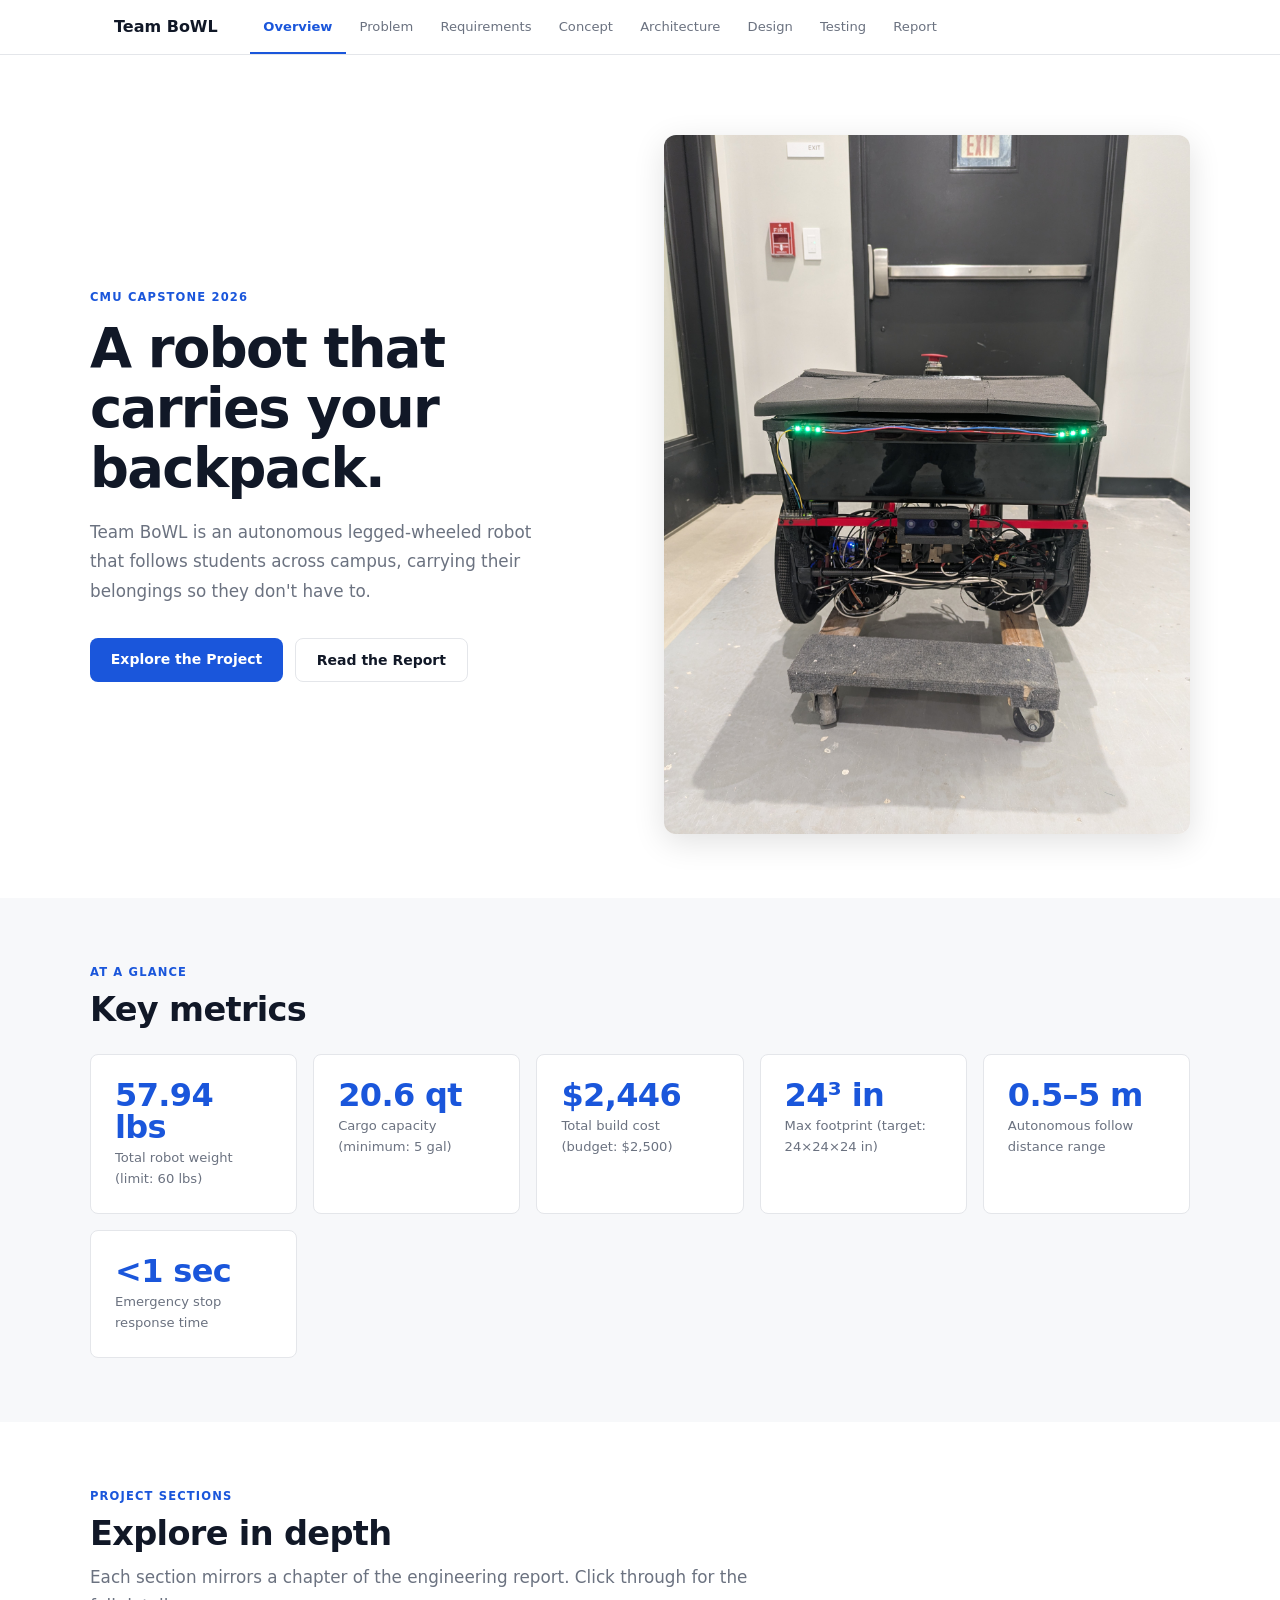
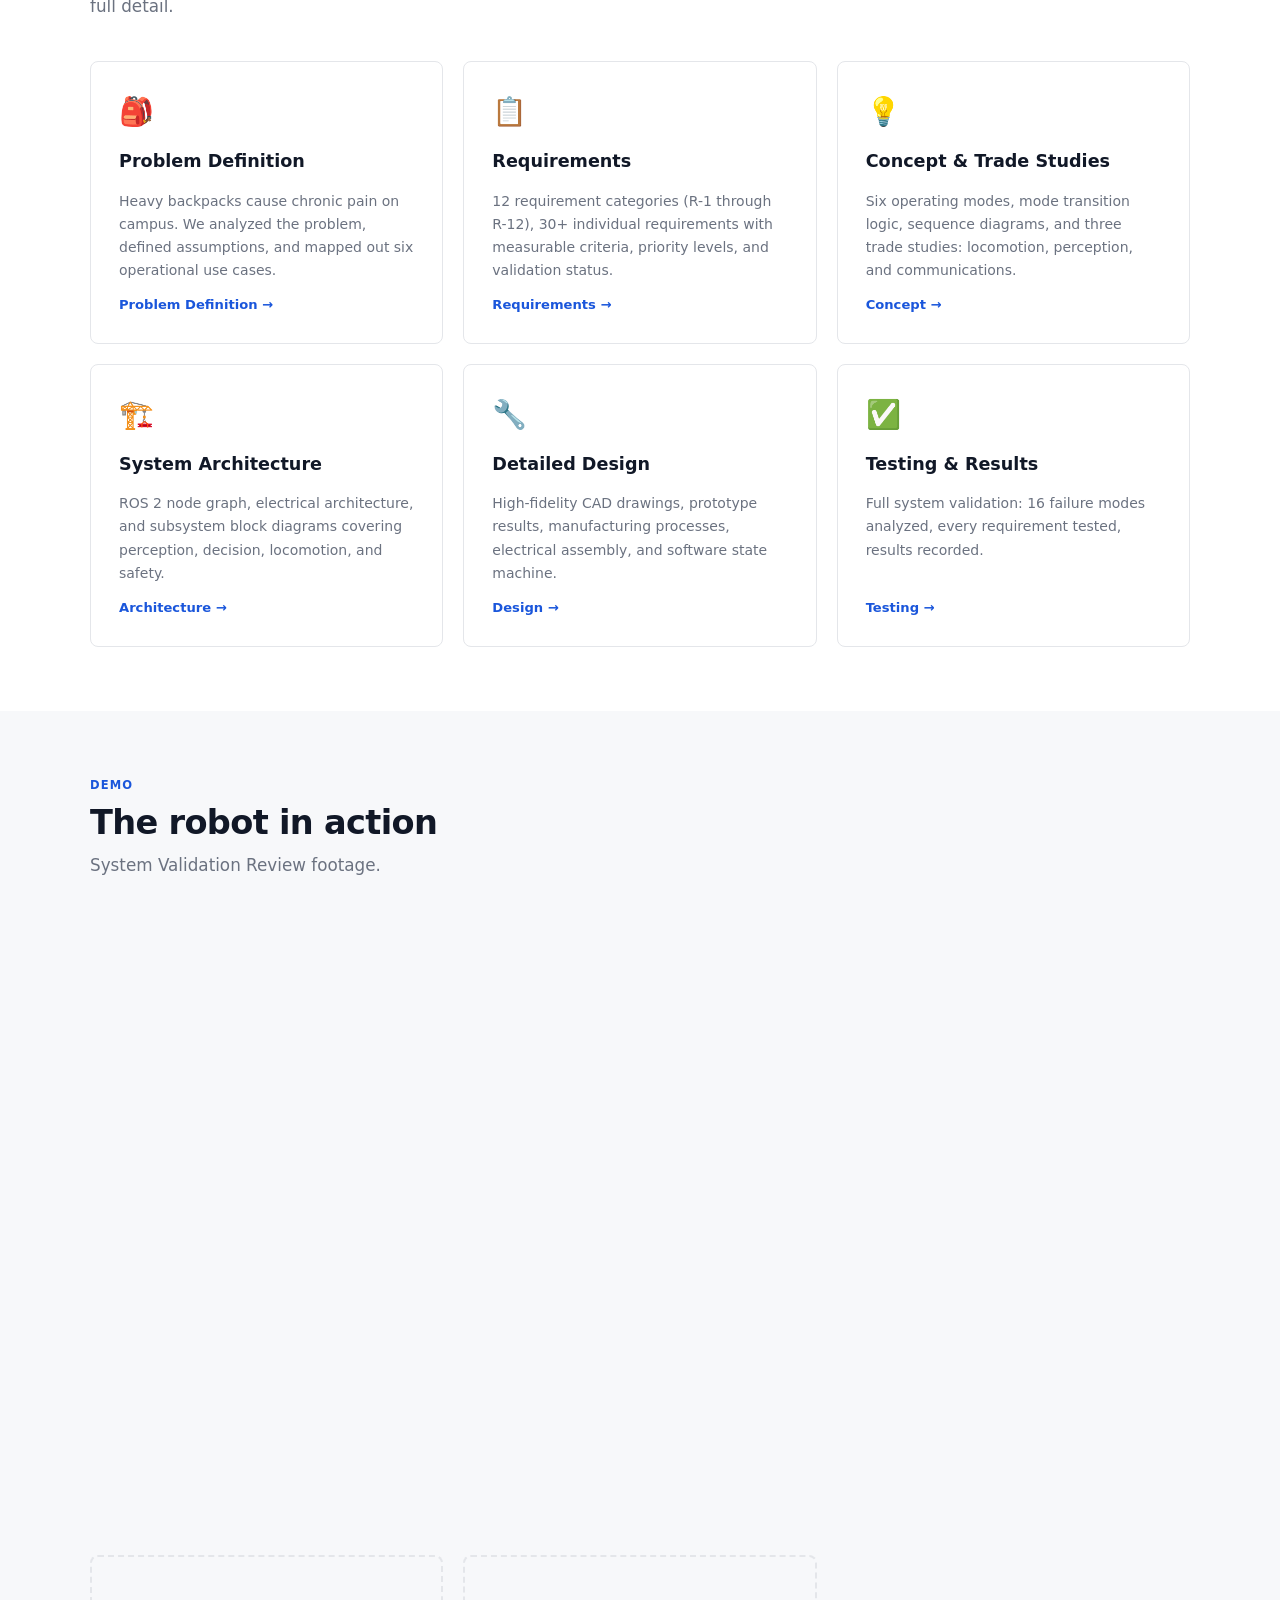
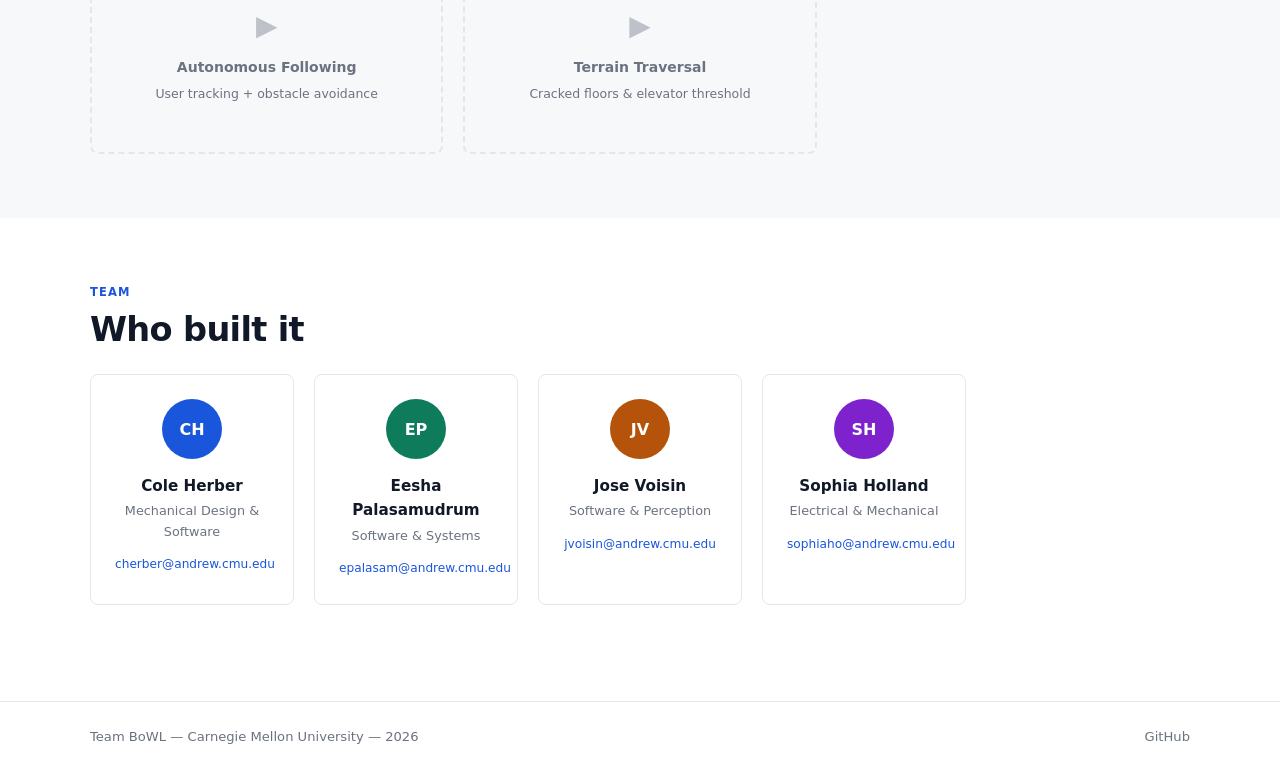
==== commit 053c0d1e: "Add full multi-page website for Team BoWL capstone project All eight pages (index, problem, requirem" ====
--- a/index.html
+++ b/index.html
@@ -1,405 +1,138 @@
 <!DOCTYPE html>
 <html lang="en">
 <head>
-  <meta charset="UTF-8" />
-  <meta name="viewport" content="width=device-width, initial-scale=1.0" />
+  <meta charset="UTF-8" /><meta name="viewport" content="width=device-width, initial-scale=1.0" />
   <title>Team BoWL — CMU Capstone 2026</title>
   <link rel="stylesheet" href="style.css" />
 </head>
 <body>
+<nav>
+  <div class="nav-inner">
+    <a href="index.html" class="nav-logo">Team BoWL</a>
+    <ul class="nav-links">
+      <li><a href="index.html" class="active">Overview</a></li>
+      <li><a href="problem.html">Problem</a></li>
+      <li><a href="requirements.html">Requirements</a></li>
+      <li><a href="concept.html">Concept</a></li>
+      <li><a href="architecture.html">Architecture</a></li>
+      <li><a href="design.html">Design</a></li>
+      <li><a href="testing.html">Testing</a></li>
+      <li><a href="report.html">Report</a></li>
+    </ul>
+  </div>
+</nav>
 
-  <!-- NAV -->
-  <nav>
-    <div class="nav-inner">
-      <span class="nav-logo">Team BoWL</span>
-      <ul>
-        <li><a href="#problem">Problem</a></li>
-        <li><a href="#concept">Concept</a></li>
-        <li><a href="#requirements">Requirements</a></li>
-        <li><a href="#system">System</a></li>
-        <li><a href="#demo">Demo</a></li>
-        <li><a href="#team">Team</a></li>
-        <li><a href="#downloads">Downloads</a></li>
-      </ul>
-    </div>
-  </nav>
-
-  <!-- HERO -->
-  <section id="hero">
-    <div class="hero-inner">
-      <div class="hero-text">
-        <p class="hero-label">CMU Capstone 2026</p>
-        <h1>A robot that carries your backpack.</h1>
-        <p class="hero-sub">
-          Team BoWL is an autonomous legged-wheeled robot designed to follow
-          students across a university campus, carrying their belongings so
-          they don't have to.
-        </p>
-        <div class="hero-buttons">
-          <a href="#concept" class="btn btn-primary">See How It Works</a>
-          <a href="assets/docs/report.pdf" class="btn btn-secondary" target="_blank">Read the Report</a>
-        </div>
-      </div>
-      <div class="hero-img">
-        <img src="assets/img/robot-hero.jpg" alt="Team BoWL robot" />
+<!-- HERO -->
+<section id="hero">
+  <div class="hero-inner">
+    <div class="hero-text">
+      <p class="hero-label">CMU Capstone 2026</p>
+      <h1>A robot that carries your backpack.</h1>
+      <p class="hero-sub">Team BoWL is an autonomous legged-wheeled robot that follows students across campus, carrying their belongings so they don't have to.</p>
+      <div class="hero-buttons">
+        <a href="problem.html" class="btn btn-primary">Explore the Project</a>
+        <a href="report.html" class="btn btn-secondary">Read the Report</a>
       </div>
     </div>
-  </section>
+    <div class="hero-img">
+      <img src="assets/img/robot-hero.jpg" alt="Team BoWL robot" />
+    </div>
+  </div>
+</section>
 
-  <!-- PROBLEM -->
-  <section id="problem" class="section-alt">
-    <div class="section-inner">
-      <p class="section-eyebrow">Problem Definition</p>
-      <h2>Students carry too much.</h2>
-      <p class="section-intro">
-        On a typical university campus, students travel between buildings
-        carrying backpacks loaded with laptops, textbooks, and supplies.
-        Continuous backpack use causes back, neck, and shoulder pain, increasing
-        spinal pressure and reducing comfort over a full day of classes.
-      </p>
-      <div class="problem-grid">
-        <div class="problem-card">
-          <div class="problem-icon">🎒</div>
-          <h3>Physical Strain</h3>
-          <p>Heavy backpacks cause chronic muscle and joint pain, reducing efficiency and wellbeing throughout the school day.</p>
-        </div>
-        <div class="problem-card">
-          <div class="problem-icon">♿</div>
-          <h3>Accessibility</h3>
-          <p>Students with mobility limitations face even greater difficulty carrying heavy loads across a spread-out campus.</p>
-        </div>
-        <div class="problem-card">
-          <div class="problem-icon">🗺️</div>
-          <h3>Mixed Terrain</h3>
-          <p>Campus environments include smooth halls, cracked sidewalks, curbs, and elevators — a challenge for conventional wheeled solutions.</p>
-        </div>
-      </div>
-      <div class="motivation-block">
-        <div class="motivation-text">
-          <h3>Prior Art &amp; Motivation</h3>
-          <p>
-            The Piaggio Gita is a commercially available autonomous cargo robot
-            that follows a user, but it is limited to smooth, even terrain due
-            to its purely wheeled design. Team BoWL extends this concept to
-            handle the full range of terrain found on a real campus by combining
-            wheels for efficiency with deployable legs for stability and
-            obstacle-climbing.
-          </p>
-        </div>
-        <div class="motivation-img">
-          <img src="assets/img/robot-cargo.jpg" alt="User accessing cargo compartment" />
-        </div>
-      </div>
+<!-- AT A GLANCE -->
+<section class="section section-alt">
+  <div class="section-inner">
+    <p class="eyebrow">At a Glance</p>
+    <h2>Key metrics</h2>
+    <div class="stat-grid" style="margin-top:1.5rem">
+      <div class="stat-card"><div class="stat-number">57.94 lbs</div><div class="stat-label">Total robot weight (limit: 60 lbs)</div></div>
+      <div class="stat-card"><div class="stat-number">20.6 qt</div><div class="stat-label">Cargo capacity (minimum: 5 gal)</div></div>
+      <div class="stat-card"><div class="stat-number">$2,446</div><div class="stat-label">Total build cost (budget: $2,500)</div></div>
+      <div class="stat-card"><div class="stat-number">24³ in</div><div class="stat-label">Max footprint (target: 24×24×24 in)</div></div>
+      <div class="stat-card"><div class="stat-number">0.5–5 m</div><div class="stat-label">Autonomous follow distance range</div></div>
+      <div class="stat-card"><div class="stat-number">&lt;1 sec</div><div class="stat-label">Emergency stop response time</div></div>
     </div>
-  </section>
+  </div>
+</section>
 
-  <!-- CONCEPT -->
-  <section id="concept">
-    <div class="section-inner">
-      <p class="section-eyebrow">Concept</p>
-      <h2>Wheels for speed. Legs for everything else.</h2>
-      <p class="section-intro">
-        The robot operates primarily on wheels for efficient travel, then
-        deploys auxiliary leg mechanisms to stabilize itself and climb obstacles
-        like curbs and elevator thresholds. A lockable cargo compartment stores
-        up to 20.6 quarts of cargo.
-      </p>
+<!-- SECTION CARDS -->
+<section class="section">
+  <div class="section-inner">
+    <p class="eyebrow">Project Sections</p>
+    <h2>Explore in depth</h2>
+    <p class="lead" style="margin-top:0.5rem">Each section mirrors a chapter of the engineering report. Click through for the full detail.</p>
+    <div class="nav-cards">
+      <a href="problem.html" class="nav-card">
+        <div class="nav-card-icon">🎒</div>
+        <h3>Problem Definition</h3>
+        <p>Heavy backpacks cause chronic pain on campus. We analyzed the problem, defined assumptions, and mapped out six operational use cases.</p>
+        <span class="nav-card-link">Problem Definition →</span>
+      </a>
+      <a href="requirements.html" class="nav-card">
+        <div class="nav-card-icon">📋</div>
+        <h3>Requirements</h3>
+        <p>12 requirement categories (R-1 through R-12), 30+ individual requirements with measurable criteria, priority levels, and validation status.</p>
+        <span class="nav-card-link">Requirements →</span>
+      </a>
+      <a href="concept.html" class="nav-card">
+        <div class="nav-card-icon">💡</div>
+        <h3>Concept &amp; Trade Studies</h3>
+        <p>Six operating modes, mode transition logic, sequence diagrams, and three trade studies: locomotion, perception, and communications.</p>
+        <span class="nav-card-link">Concept →</span>
+      </a>
+      <a href="architecture.html" class="nav-card">
+        <div class="nav-card-icon">🏗️</div>
+        <h3>System Architecture</h3>
+        <p>ROS 2 node graph, electrical architecture, and subsystem block diagrams covering perception, decision, locomotion, and safety.</p>
+        <span class="nav-card-link">Architecture →</span>
+      </a>
+      <a href="design.html" class="nav-card">
+        <div class="nav-card-icon">🔧</div>
+        <h3>Detailed Design</h3>
+        <p>High-fidelity CAD drawings, prototype results, manufacturing processes, electrical assembly, and software state machine.</p>
+        <span class="nav-card-link">Design →</span>
+      </a>
+      <a href="testing.html" class="nav-card">
+        <div class="nav-card-icon">✅</div>
+        <h3>Testing &amp; Results</h3>
+        <p>Full system validation: 16 failure modes analyzed, every requirement tested, results recorded.</p>
+        <span class="nav-card-link">Testing →</span>
+      </a>
+    </div>
+  </div>
+</section>
 
-      <div class="concept-modes">
-        <div class="mode-card">
-          <div class="mode-num">01</div>
-          <h3>Autonomous Following</h3>
-          <p>The robot uses its RGB-D camera and LiDAR to detect, identify, and track the user. It maintains a 0.5–5 m following distance while avoiding obstacles in real time.</p>
-        </div>
-        <div class="mode-card">
-          <div class="mode-num">02</div>
-          <h3>Rough-Terrain Assist</h3>
-          <p>When wheel odometry or IMU data indicates a stall or obstacle, the leg servos activate to push the robot over the obstacle and resume rolling.</p>
-        </div>
-        <div class="mode-card">
-          <div class="mode-num">03</div>
-          <h3>Tele-Operation</h3>
-          <p>A remote operator can take full control over WiFi at any time, commanding motion in any direction. Switching between modes is seamless.</p>
-        </div>
-        <div class="mode-card">
-          <div class="mode-num">04</div>
-          <h3>Fail-Safe / E-Stop</h3>
-          <p>Both a physical e-stop switch and a wireless software e-stop cut power to all actuators instantly. LED status indicators are visible from 15 m away.</p>
-        </div>
-      </div>
+<!-- DEMO -->
+<section class="section section-alt">
+  <div class="section-inner">
+    <p class="eyebrow">Demo</p>
+    <h2>The robot in action</h2>
+    <p class="lead" style="margin-top:0.5rem">System Validation Review footage.</p>
+    <div class="video-full">
+      <iframe src="https://www.youtube.com/embed/pW4v2TRshao" title="Team BoWL SVR Demo" allowfullscreen></iframe>
+    </div>
+    <div class="video-grid">
+      <div class="video-placeholder"><div class="video-placeholder-inner"><div class="play-icon">▶</div><p>Autonomous Following</p><span>User tracking + obstacle avoidance</span></div></div>
+      <div class="video-placeholder"><div class="video-placeholder-inner"><div class="play-icon">▶</div><p>Terrain Traversal</p><span>Cracked floors &amp; elevator threshold</span></div></div>
+    </div>
+  </div>
+</section>
 
-      <div class="cad-block">
-        <h3>Engineering Design</h3>
-        <div class="cad-img">
-          <img src="assets/img/cad-assembly.png" alt="High-fidelity assembly drawing" />
-        </div>
-        <p class="img-caption">High-fidelity assembly drawing — stowed configuration (four views). Drawn by Cole Herber.</p>
-      </div>
+<!-- TEAM -->
+<section class="section">
+  <div class="section-inner">
+    <p class="eyebrow">Team</p>
+    <h2>Who built it</h2>
+    <div class="team-grid" style="margin-top:1.5rem">
+      <div class="team-card"><div class="team-avatar" style="--c:#1a56db">CH</div><div class="team-name">Cole Herber</div><div class="team-role">Mechanical Design &amp; Software</div><a href="mailto:cherber@andrew.cmu.edu" class="team-email">cherber@andrew.cmu.edu</a></div>
+      <div class="team-card"><div class="team-avatar" style="--c:#0e7c5b">EP</div><div class="team-name">Eesha Palasamudrum</div><div class="team-role">Software &amp; Systems</div><a href="mailto:epalasam@andrew.cmu.edu" class="team-email">epalasam@andrew.cmu.edu</a></div>
+      <div class="team-card"><div class="team-avatar" style="--c:#b45309">JV</div><div class="team-name">Jose Voisin</div><div class="team-role">Software &amp; Perception</div><a href="mailto:jvoisin@andrew.cmu.edu" class="team-email">jvoisin@andrew.cmu.edu</a></div>
+      <div class="team-card"><div class="team-avatar" style="--c:#7e22ce">SH</div><div class="team-name">Sophia Holland</div><div class="team-role">Electrical &amp; Mechanical</div><a href="mailto:sophiaho@andrew.cmu.edu" class="team-email">sophiaho@andrew.cmu.edu</a></div>
+    </div>
+  </div>
+</section>
 
-      <div class="trade-block">
-        <div class="trade-text">
-          <h3>Motion Method Trade Study</h3>
-          <p>
-            The team evaluated 18 locomotion concepts across seven weighted
-            criteria: implementation complexity, mass &amp; size, space
-            efficiency, power loss, speed, obstacle traversal, and user
-            accessibility. The analysis pointed to a <strong>biped+ (biped with
-            wheels)</strong> configuration as optimal. The final design
-            implements this as two drive wheels with four deployable leg
-            servos (RS04 joints) for terrain assist.
-          </p>
-        </div>
-        <div class="trade-img">
-          <img src="assets/img/trade-study.png" alt="Motion method trade study table" />
-        </div>
-      </div>
-
-      <div class="workshop-img-row">
-        <div class="workshop-img">
-          <img src="assets/img/robot-workshop.jpg" alt="Robot in the workshop" />
-          <p class="img-caption">Assembled robot in the Newell-Simon Hall highbay.</p>
-        </div>
-        <div class="workshop-img">
-          <img src="assets/img/robot-legs.jpg" alt="Robot leg mechanism detail" />
-          <p class="img-caption">Leg mechanism detail showing RS04 servo joints and carbon fiber linkages.</p>
-        </div>
-      </div>
-    </div>
-  </section>
-
-  <!-- REQUIREMENTS -->
-  <section id="requirements" class="section-alt">
-    <div class="section-inner">
-      <p class="section-eyebrow">Requirements</p>
-      <h2>What the robot must do.</h2>
-      <p class="section-intro">
-        The system requirements were derived from the problem statement and
-        organized by priority: <strong>H</strong> (necessary for function),
-        <strong>M</strong> (greatly improves function), and
-        <strong>L</strong> (minor improvement). All high-priority requirements
-        were validated at the System Validation Review.
-      </p>
-
-      <div class="req-grid">
-        <div class="req-card req-pass">
-          <div class="req-id">R-1</div>
-          <div class="req-title">Safety</div>
-          <div class="req-body">Wireless + physical e-stop. Must halt within 1 second. LED status indicators visible from 15 m.</div>
-          <div class="req-status pass">✓ Pass</div>
-        </div>
-        <div class="req-card req-pass">
-          <div class="req-id">R-2</div>
-          <div class="req-title">Physical Dimensions</div>
-          <div class="req-body">Robot + cargo under 60 lbs. Fits in 24 × 24 × 24 in.</div>
-          <div class="req-status pass">✓ Pass — 57.94 lbs, 24×24×24 in</div>
-        </div>
-        <div class="req-card req-pass">
-          <div class="req-id">R-3</div>
-          <div class="req-title">Cargo Capacity</div>
-          <div class="req-body">Minimum 5-gallon storage volume. Minimum 15 lb cargo weight capacity.</div>
-          <div class="req-status pass">✓ Pass — 20.6 qt storage</div>
-        </div>
-        <div class="req-card req-pass">
-          <div class="req-id">R-4</div>
-          <div class="req-title">Operational</div>
-          <div class="req-body">Must operate indoors and outdoors. Must have a functional simulation twin.</div>
-          <div class="req-status pass">✓ Pass</div>
-        </div>
-        <div class="req-card req-pass">
-          <div class="req-id">R-5</div>
-          <div class="req-title">Terrain Traversal</div>
-          <div class="req-body">Traverse rough terrain. Avoid obstacles. Move in multiple directions from rest.</div>
-          <div class="req-status pass">✓ Pass</div>
-        </div>
-        <div class="req-card req-pass">
-          <div class="req-id">R-6</div>
-          <div class="req-title">User Operation</div>
-          <div class="req-body">Fully autonomous. Full tele-op fallback. Speed under 12 MPH (Pittsburgh ordinance).</div>
-          <div class="req-status partial">~ Partial — autonomous needs tuning</div>
-        </div>
-        <div class="req-card req-pass">
-          <div class="req-id">R-7</div>
-          <div class="req-title">User Following</div>
-          <div class="req-body">Track user within ±0.5 m. Follow distance 0.5–5 m.</div>
-          <div class="req-status pass">✓ Pass</div>
-        </div>
-        <div class="req-card req-pass">
-          <div class="req-id">R-9</div>
-          <div class="req-title">Reliability</div>
-          <div class="req-body">Survive 0.5 m drop. All parts replaceable in &lt;15 min. Withstand 150 lb lateral impact. Non-marking wheels.</div>
-          <div class="req-status pass">✓ Pass</div>
-        </div>
-        <div class="req-card req-pass">
-          <div class="req-id">R-10</div>
-          <div class="req-title">Economic</div>
-          <div class="req-body">Total BOM cost under $2,500. Manufacturable with CNC, lathe, and 3D printing.</div>
-          <div class="req-status pass">✓ Pass — $2,446 spent</div>
-        </div>
-        <div class="req-card req-pass">
-          <div class="req-id">R-11</div>
-          <div class="req-title">Connectivity</div>
-          <div class="req-body">Wireless communication over an FCC-allowed method.</div>
-          <div class="req-status pass">✓ Pass — WiFi</div>
-        </div>
-        <div class="req-card req-pass">
-          <div class="req-id">R-12</div>
-          <div class="req-title">Human Factors</div>
-          <div class="req-body">Consistent color scheme. Cargo accessible in &lt;15 seconds across diverse users.</div>
-          <div class="req-status pass">✓ Pass</div>
-        </div>
-      </div>
-    </div>
-  </section>
-
-  <!-- SYSTEM -->
-  <section id="system">
-    <div class="section-inner">
-      <p class="section-eyebrow">System Architecture</p>
-      <h2>Four subsystems. One robot.</h2>
-      <p class="section-intro">
-        Every module is implemented as a ROS 2 node communicating over
-        standardized topics. The architecture emphasizes modularity and
-        fault isolation — perception, decision, actuation, and safety are
-        fully decoupled.
-      </p>
-
-      <div class="arch-tabs">
-        <div class="arch-panel">
-          <h3>Subsystem Overview</h3>
-          <img src="assets/img/arch-subsystem.png" alt="Subsystem architecture diagram" />
-          <p class="img-caption">Four top-level subsystems: HCI &amp; Safety, Perception, Decision, and Locomotion.</p>
-        </div>
-        <div class="arch-panel">
-          <h3>Software Data Flow</h3>
-          <img src="assets/img/arch-software.png" alt="Software architecture diagram" />
-          <p class="img-caption">ROS 2 node graph showing sensor bridges, planners, mode manager, and actuator controllers.</p>
-        </div>
-      </div>
-
-      <div class="subsystem-grid">
-        <div class="subsystem-card">
-          <h3>Perception</h3>
-          <p>OAK-D RGB-D camera tracks the user. A 2D LiDAR detects obstacles. An Xsens MTi IMU provides odometry and orientation. All streams merge in a sensor bridge node.</p>
-        </div>
-        <div class="subsystem-card">
-          <h3>Decision &amp; Planning</h3>
-          <p>A terrain assessor classifies surface difficulty. The mode manager selects wheel-only or leg-assist locomotion. The local planner generates obstacle-avoiding waypoints.</p>
-        </div>
-        <div class="subsystem-card">
-          <h3>Locomotion</h3>
-          <p>Two large drive wheels powered by VESC motor controllers. Four RS04 servo leg joints for terrain assist. A dedicated leg MCU and locomotion control nodes manage all motion.</p>
-        </div>
-        <div class="subsystem-card">
-          <h3>HCI &amp; Safety</h3>
-          <p>Physical and virtual e-stop halt all actuators within 1 second. RGB LED strips signal operational state. A tele-op server enables full remote control over WiFi.</p>
-        </div>
-      </div>
-
-      <div class="spec-grid" style="margin-top:3rem">
-        <div class="spec-card"><div class="spec-label">Compute</div><div class="spec-value">Jetson AGX Orin</div></div>
-        <div class="spec-card"><div class="spec-label">Drive</div><div class="spec-value">2× VESC Wheel Motors</div></div>
-        <div class="spec-card"><div class="spec-label">Legs</div><div class="spec-value">4× RS04 Servo Joints</div></div>
-        <div class="spec-card"><div class="spec-label">Camera</div><div class="spec-value">OAK-D RGB-D</div></div>
-        <div class="spec-card"><div class="spec-label">Ranging</div><div class="spec-value">2D LiDAR</div></div>
-        <div class="spec-card"><div class="spec-label">IMU</div><div class="spec-value">Xsens MTi</div></div>
-        <div class="spec-card"><div class="spec-label">Framework</div><div class="spec-value">ROS 2</div></div>
-        <div class="spec-card"><div class="spec-label">Simulation</div><div class="spec-value">MuJoCo</div></div>
-        <div class="spec-card"><div class="spec-label">Weight</div><div class="spec-value">57.94 lbs</div></div>
-        <div class="spec-card"><div class="spec-label">Footprint</div><div class="spec-value">24 × 24 × 24 in</div></div>
-        <div class="spec-card"><div class="spec-label">Cargo</div><div class="spec-value">20.6 qt (5+ gal)</div></div>
-        <div class="spec-card"><div class="spec-label">Build Cost</div><div class="spec-value">$2,446 / $2,500</div></div>
-      </div>
-    </div>
-  </section>
-
-  <!-- DEMO -->
-  <section id="demo" class="section-alt">
-    <div class="section-inner">
-      <p class="section-eyebrow">Demo</p>
-      <h2>The robot in action.</h2>
-      <p class="section-intro">
-        Videos of terrain traversal, autonomous following, and tele-operation
-        from our System Validation Review.
-      </p>
-      <div class="video-grid">
-        <div class="video-embed">
-          <iframe src="https://www.youtube.com/embed/pW4v2TRshao" title="Team BoWL demo" allowfullscreen></iframe>
-        </div>
-        <div class="video-placeholder">
-          <div class="video-placeholder-inner">
-            <div class="play-icon">▶</div>
-            <p>Autonomous Following</p>
-            <span>User tracking + obstacle avoidance</span>
-          </div>
-        </div>
-        <div class="video-placeholder">
-          <div class="video-placeholder-inner">
-            <div class="play-icon">▶</div>
-            <p>Tele-Operation</p>
-            <span>Full indoor test course</span>
-          </div>
-        </div>
-      </div>
-      <p class="video-note">Replace the placeholders above with additional <code>&lt;video&gt;</code> or YouTube embeds as footage becomes available.</p>
-    </div>
-  </section>
-
-  <!-- TEAM -->
-  <section id="team">
-    <div class="section-inner">
-      <p class="section-eyebrow">Team</p>
-      <h2>Who built it.</h2>
-      <div class="team-grid">
-        <div class="team-card">
-          <div class="team-avatar" style="--c:#1a56db">CH</div>
-          <div class="team-name">Cole Herber</div>
-          <div class="team-role">Mechanical Design &amp; Software</div>
-          <a href="mailto:cherber@andrew.cmu.edu" class="team-email">cherber@andrew.cmu.edu</a>
-        </div>
-        <div class="team-card">
-          <div class="team-avatar" style="--c:#0e7c5b">EP</div>
-          <div class="team-name">Eesha Palasamudrum</div>
-          <div class="team-role">Software &amp; Systems</div>
-          <a href="mailto:epalasam@andrew.cmu.edu" class="team-email">epalasam@andrew.cmu.edu</a>
-        </div>
-        <div class="team-card">
-          <div class="team-avatar" style="--c:#b45309">JV</div>
-          <div class="team-name">Jose Voisin</div>
-          <div class="team-role">Software &amp; Perception</div>
-          <a href="mailto:jvoisin@andrew.cmu.edu" class="team-email">jvoisin@andrew.cmu.edu</a>
-        </div>
-        <div class="team-card">
-          <div class="team-avatar" style="--c:#7e22ce">SH</div>
-          <div class="team-name">Sophia Holland</div>
-          <div class="team-role">Electrical &amp; Mechanical</div>
-          <a href="mailto:sophiaho@andrew.cmu.edu" class="team-email">sophiaho@andrew.cmu.edu</a>
-        </div>
-      </div>
-    </div>
-  </section>
-
-  <!-- DOWNLOADS -->
-  <section id="downloads" class="section-alt">
-    <div class="section-inner downloads-inner">
-      <p class="section-eyebrow">Downloads</p>
-      <h2>Project deliverables.</h2>
-      <div class="download-cards">
-        <a href="assets/docs/report.pdf" class="download-card" target="_blank">
-          <div class="download-icon">📄</div>
-          <div class="download-title">System Engineering Report</div>
-          <div class="download-sub">PDF — Requirements, design, V&amp;V</div>
-        </a>
-      </div>
-    </div>
-  </section>
-
-  <!-- FOOTER -->
-  <footer>
-    <div class="footer-inner">
-      <span>Team BoWL &mdash; Carnegie Mellon University &mdash; 2026</span>
-      <a href="https://github.com/ColeHerber/team-bowl" target="_blank">GitHub</a>
-    </div>
-  </footer>
-
+<footer><div class="footer-inner"><span>Team BoWL &mdash; Carnegie Mellon University &mdash; 2026</span><a href="https://github.com/ColeHerber/team-bowl" target="_blank">GitHub</a></div></footer>
 </body>
 </html>
--- a/style.css
+++ b/style.css
@@ -1,264 +1,204 @@
-/* ─── Reset & Base ──────────────────────────────────────────────────────────── */
+/* ─── Reset & Base ───────────────────────────────────────────────────────── */
 *, *::before, *::after { box-sizing: border-box; margin: 0; padding: 0; }
-
 :root {
-  --bg:        #ffffff;
-  --bg-alt:    #f7f8fa;
-  --border:    #e4e6ea;
-  --text:      #111827;
-  --text-sub:  #6b7280;
-  --accent:    #1a56db;
-  --accent-h:  #1648c4;
-  --pass:      #166534;
-  --pass-bg:   #dcfce7;
-  --partial:   #92400e;
-  --partial-bg:#fef3c7;
-  --radius:    8px;
-  --max-w:     1100px;
-  --font:      'Inter', system-ui, -apple-system, sans-serif;
-}
-
+  --bg: #ffffff; --bg-alt: #f7f8fa; --bg-dark: #111827;
+  --border: #e4e6ea; --text: #111827; --text-sub: #6b7280;
+  --accent: #1a56db; --accent-h: #1648c4;
+  --pass: #166534; --pass-bg: #dcfce7;
+  --partial: #92400e; --partial-bg: #fef3c7;
+  --fail: #991b1b; --fail-bg: #fee2e2;
+  --h: #7c3aed; --m: #0369a1; --l: #374151;
+  --radius: 8px; --max-w: 1100px;
+  --font: 'Inter', system-ui, -apple-system, sans-serif;
+}
 html { scroll-behavior: smooth; }
 body { font-family: var(--font); color: var(--text); background: var(--bg); line-height: 1.6; }
 a { color: inherit; text-decoration: none; }
-img { max-width: 100%; display: block; border-radius: var(--radius); }
-
-/* ─── Nav ───────────────────────────────────────────────────────────────────── */
+img { max-width: 100%; display: block; }
+p { line-height: 1.75; }
+
+/* ─── Typography ─────────────────────────────────────────────────────────── */
+h1 { font-size: clamp(2rem, 5vw, 3.4rem); font-weight: 800; letter-spacing: -0.03em; line-height: 1.1; }
+h2 { font-size: clamp(1.5rem, 3vw, 2.1rem); font-weight: 700; letter-spacing: -0.02em; line-height: 1.2; margin-bottom: 0.75rem; }
+h3 { font-size: 1.05rem; font-weight: 700; margin-bottom: 0.4rem; }
+h4 { font-size: 0.9rem; font-weight: 700; }
+.eyebrow { font-size: 0.72rem; font-weight: 700; text-transform: uppercase; letter-spacing: 0.1em; color: var(--accent); margin-bottom: 0.5rem; }
+.lead { font-size: 1.05rem; color: var(--text-sub); max-width: 680px; margin-bottom: 2.5rem; }
+.img-caption { font-size: 0.78rem; color: var(--text-sub); margin-top: 0.5rem; text-align: center; font-style: italic; }
+
+/* ─── Nav ────────────────────────────────────────────────────────────────── */
 nav {
   position: sticky; top: 0; z-index: 100;
-  background: rgba(255,255,255,0.93);
-  backdrop-filter: blur(10px);
+  background: rgba(255,255,255,0.95); backdrop-filter: blur(10px);
   border-bottom: 1px solid var(--border);
 }
 .nav-inner {
-  max-width: var(--max-w); margin: 0 auto; padding: 0 2rem;
-  height: 56px; display: flex; align-items: center; justify-content: space-between;
-}
-.nav-logo { font-weight: 700; font-size: 1rem; letter-spacing: -0.01em; }
-nav ul { list-style: none; display: flex; gap: 1.75rem; }
-nav ul a { font-size: 0.875rem; color: var(--text-sub); transition: color 0.15s; }
-nav ul a:hover { color: var(--text); }
-
-/* ─── Sections ──────────────────────────────────────────────────────────────── */
-section { padding: 5rem 2rem; }
+  max-width: var(--max-w); margin: 0 auto; padding: 0 1.5rem;
+  height: 54px; display: flex; align-items: center; gap: 2rem;
+}
+.nav-logo { font-weight: 800; font-size: 1rem; white-space: nowrap; flex-shrink: 0; }
+.nav-links { display: flex; gap: 0; list-style: none; flex-wrap: nowrap; overflow-x: auto; }
+.nav-links a { display: block; padding: 0 0.85rem; height: 54px; line-height: 54px; font-size: 0.82rem; color: var(--text-sub); white-space: nowrap; transition: color 0.15s; border-bottom: 2px solid transparent; }
+.nav-links a:hover { color: var(--text); }
+.nav-links a.active { color: var(--accent); border-bottom-color: var(--accent); font-weight: 600; }
+
+/* ─── Page header ────────────────────────────────────────────────────────── */
+.page-header { padding: 3.5rem 2rem 2.5rem; border-bottom: 1px solid var(--border); }
+.page-header-inner { max-width: var(--max-w); margin: 0 auto; }
+.page-header h1 { font-size: clamp(1.75rem, 4vw, 2.75rem); }
+
+/* ─── Layout ─────────────────────────────────────────────────────────────── */
+.section { padding: 4rem 2rem; }
 .section-alt { background: var(--bg-alt); }
 .section-inner { max-width: var(--max-w); margin: 0 auto; }
-
-.section-eyebrow {
-  font-size: 0.75rem; font-weight: 700;
-  text-transform: uppercase; letter-spacing: 0.1em;
-  color: var(--accent); margin-bottom: 0.6rem;
-}
-h2 {
-  font-size: clamp(1.75rem, 3.5vw, 2.5rem);
-  font-weight: 800; letter-spacing: -0.025em; line-height: 1.15;
-  margin-bottom: 1rem;
-}
-h3 { font-size: 1.05rem; font-weight: 700; margin-bottom: 0.5rem; }
-.section-intro {
-  color: var(--text-sub); font-size: 1.05rem;
-  max-width: 660px; margin-bottom: 2.5rem; line-height: 1.75;
-}
-.img-caption {
-  font-size: 0.8rem; color: var(--text-sub);
-  margin-top: 0.6rem; text-align: center;
-}
-
-/* ─── Hero ──────────────────────────────────────────────────────────────────── */
-#hero { padding: 5rem 2rem 4rem; }
-.hero-inner {
-  max-width: var(--max-w); margin: 0 auto;
-  display: grid; grid-template-columns: 1fr 1fr;
-  gap: 3rem; align-items: center;
-}
-.hero-label {
-  font-size: 0.75rem; font-weight: 700;
-  text-transform: uppercase; letter-spacing: 0.1em;
-  color: var(--accent); margin-bottom: 0.75rem;
-}
-.hero-text h1 {
-  font-size: clamp(2rem, 4.5vw, 3.2rem);
-  font-weight: 800; letter-spacing: -0.03em;
-  line-height: 1.1; margin-bottom: 1.25rem;
-}
-.hero-sub {
-  font-size: 1.1rem; color: var(--text-sub);
-  max-width: 480px; margin-bottom: 2rem; line-height: 1.75;
-}
-.hero-buttons { display: flex; gap: 0.75rem; flex-wrap: wrap; }
-.btn {
-  display: inline-block; padding: 0.65rem 1.4rem;
-  border-radius: var(--radius); font-size: 0.9rem; font-weight: 600;
-  transition: background 0.15s, border-color 0.15s;
-}
+.section-inner > h2 { margin-bottom: 0.5rem; }
+
+/* ─── Buttons ────────────────────────────────────────────────────────────── */
+.btn { display: inline-block; padding: 0.6rem 1.3rem; border-radius: var(--radius); font-size: 0.875rem; font-weight: 600; transition: background 0.15s, border-color 0.15s; cursor: pointer; }
 .btn-primary { background: var(--accent); color: #fff; }
 .btn-primary:hover { background: var(--accent-h); }
-.btn-secondary { border: 1.5px solid var(--border); color: var(--text); }
+.btn-secondary { border: 1.5px solid var(--border); color: var(--text); background: transparent; }
 .btn-secondary:hover { background: var(--bg-alt); }
+.btn-sm { padding: 0.35rem 0.85rem; font-size: 0.78rem; }
+
+/* ─── Badges ─────────────────────────────────────────────────────────────── */
+.badge { display: inline-block; padding: 0.2rem 0.55rem; border-radius: 999px; font-size: 0.7rem; font-weight: 700; }
+.badge-h { background: #ede9fe; color: var(--h); }
+.badge-m { background: #e0f2fe; color: var(--m); }
+.badge-l { background: #f3f4f6; color: var(--l); }
+.badge-pass { background: var(--pass-bg); color: var(--pass); }
+.badge-partial { background: var(--partial-bg); color: var(--partial); }
+.badge-fail { background: var(--fail-bg); color: var(--fail); }
+.badge-na { background: #f3f4f6; color: #6b7280; }
+
+/* ─── Cards ──────────────────────────────────────────────────────────────── */
+.card { border: 1px solid var(--border); border-radius: var(--radius); padding: 1.4rem; background: var(--bg); }
+.card-alt { background: var(--bg-alt); }
+
+/* ─── Grids ──────────────────────────────────────────────────────────────── */
+.grid-2 { display: grid; grid-template-columns: 1fr 1fr; gap: 1.5rem; }
+.grid-3 { display: grid; grid-template-columns: repeat(3,1fr); gap: 1.25rem; }
+.grid-4 { display: grid; grid-template-columns: repeat(4,1fr); gap: 1rem; }
+.grid-auto { display: grid; grid-template-columns: repeat(auto-fill, minmax(280px, 1fr)); gap: 1.25rem; }
+.grid-auto-sm { display: grid; grid-template-columns: repeat(auto-fill, minmax(180px, 1fr)); gap: 1rem; }
+
+/* ─── Tables ─────────────────────────────────────────────────────────────── */
+.table-wrap { overflow-x: auto; border: 1px solid var(--border); border-radius: var(--radius); }
+table { width: 100%; border-collapse: collapse; font-size: 0.875rem; }
+thead { background: var(--bg-alt); }
+th { padding: 0.75rem 1rem; text-align: left; font-weight: 700; font-size: 0.78rem; text-transform: uppercase; letter-spacing: 0.05em; color: var(--text-sub); border-bottom: 1px solid var(--border); white-space: nowrap; }
+td { padding: 0.75rem 1rem; border-bottom: 1px solid var(--border); vertical-align: top; }
+tr:last-child td { border-bottom: none; }
+tr:hover td { background: var(--bg-alt); }
+
+/* ─── Images ─────────────────────────────────────────────────────────────── */
+.img-bordered { border: 1px solid var(--border); border-radius: var(--radius); overflow: hidden; }
+.img-bordered img { width: 100%; border-radius: 0; }
+.img-rounded img { border-radius: var(--radius); }
+.img-shadow img { box-shadow: 0 4px 20px rgba(0,0,0,0.1); border-radius: var(--radius); }
+
+/* ─── Spec grid ──────────────────────────────────────────────────────────── */
+.spec-grid { display: grid; grid-template-columns: repeat(auto-fill, minmax(150px,1fr)); gap: 0.875rem; }
+.spec-card { background: var(--bg-alt); border: 1px solid var(--border); border-radius: var(--radius); padding: 1rem 1.1rem; }
+.spec-label { font-size: 0.68rem; font-weight: 700; text-transform: uppercase; letter-spacing: 0.06em; color: var(--text-sub); margin-bottom: 0.25rem; }
+.spec-value { font-size: 0.9rem; font-weight: 600; }
+
+/* ─── Stat cards ─────────────────────────────────────────────────────────── */
+.stat-grid { display: grid; grid-template-columns: repeat(auto-fill, minmax(200px, 1fr)); gap: 1rem; }
+.stat-card { background: var(--bg); border: 1px solid var(--border); border-radius: var(--radius); padding: 1.5rem; }
+.stat-number { font-size: 2rem; font-weight: 800; letter-spacing: -0.02em; color: var(--accent); line-height: 1; margin-bottom: 0.25rem; }
+.stat-label { font-size: 0.82rem; color: var(--text-sub); font-weight: 500; }
+
+/* ─── Section nav cards ──────────────────────────────────────────────────── */
+.nav-cards { display: grid; grid-template-columns: repeat(auto-fill, minmax(300px, 1fr)); gap: 1.25rem; }
+.nav-card { border: 1px solid var(--border); border-radius: var(--radius); padding: 1.75rem; background: var(--bg); display: flex; flex-direction: column; gap: 0.5rem; transition: border-color 0.15s, box-shadow 0.15s; }
+.nav-card:hover { border-color: var(--accent); box-shadow: 0 0 0 3px rgba(26,86,219,0.07); }
+.nav-card-icon { font-size: 1.75rem; margin-bottom: 0.25rem; }
+.nav-card h3 { font-size: 1.1rem; }
+.nav-card p { font-size: 0.875rem; color: var(--text-sub); flex: 1; line-height: 1.65; }
+.nav-card-link { font-size: 0.82rem; color: var(--accent); font-weight: 600; margin-top: 0.25rem; }
+
+/* ─── Hero (index) ───────────────────────────────────────────────────────── */
+#hero { padding: 5rem 2rem 4rem; }
+.hero-inner { max-width: var(--max-w); margin: 0 auto; display: grid; grid-template-columns: 1fr 1fr; gap: 3rem; align-items: center; }
+.hero-label { font-size: 0.72rem; font-weight: 700; text-transform: uppercase; letter-spacing: 0.1em; color: var(--accent); margin-bottom: 0.75rem; }
+.hero-sub { font-size: 1.05rem; color: var(--text-sub); max-width: 480px; margin: 1.2rem 0 2rem; }
+.hero-buttons { display: flex; gap: 0.75rem; flex-wrap: wrap; }
 .hero-img img { width: 100%; border-radius: 12px; box-shadow: 0 8px 32px rgba(0,0,0,0.12); }
 
-/* ─── Problem ───────────────────────────────────────────────────────────────── */
-.problem-grid {
-  display: grid; grid-template-columns: repeat(auto-fill, minmax(260px, 1fr));
-  gap: 1.25rem; margin-bottom: 3rem;
-}
-.problem-card {
-  background: var(--bg); border: 1px solid var(--border);
-  border-radius: var(--radius); padding: 1.5rem;
-}
-.problem-icon { font-size: 1.75rem; margin-bottom: 0.75rem; }
-.problem-card p { font-size: 0.9rem; color: var(--text-sub); line-height: 1.65; }
-.motivation-block {
-  display: grid; grid-template-columns: 1fr 1fr;
-  gap: 2.5rem; align-items: center;
-  background: var(--bg); border: 1px solid var(--border);
-  border-radius: var(--radius); padding: 2rem;
-}
-.motivation-text p { font-size: 0.95rem; color: var(--text-sub); line-height: 1.75; margin-top: 0.5rem; }
-.motivation-img img { width: 100%; border-radius: var(--radius); }
-
-/* ─── Concept ───────────────────────────────────────────────────────────────── */
-.concept-modes {
-  display: grid; grid-template-columns: repeat(auto-fill, minmax(220px, 1fr));
-  gap: 1.25rem; margin-bottom: 3.5rem;
-}
-.mode-card {
-  border: 1px solid var(--border); border-radius: var(--radius); padding: 1.4rem;
-}
-.mode-num {
-  font-size: 0.7rem; font-weight: 800; letter-spacing: 0.08em;
-  color: var(--accent); margin-bottom: 0.5rem;
-}
-.mode-card p { font-size: 0.875rem; color: var(--text-sub); line-height: 1.65; }
-.cad-block { margin-bottom: 3.5rem; }
-.cad-img { border: 1px solid var(--border); border-radius: var(--radius); overflow: hidden; margin-top: 1rem; }
-.cad-img img { width: 100%; border-radius: 0; }
-.trade-block {
-  display: grid; grid-template-columns: 1fr 1.5fr;
-  gap: 2.5rem; align-items: start; margin-bottom: 3rem;
-}
-.trade-text p { font-size: 0.9rem; color: var(--text-sub); line-height: 1.75; margin-top: 0.5rem; }
-.trade-img img { width: 100%; border: 1px solid var(--border); }
-.workshop-img-row { display: grid; grid-template-columns: 1fr 1fr; gap: 1.5rem; }
-.workshop-img img { width: 100%; aspect-ratio: 4/3; object-fit: cover; }
-
-/* ─── Requirements ──────────────────────────────────────────────────────────── */
-.req-grid {
-  display: grid; grid-template-columns: repeat(auto-fill, minmax(280px, 1fr));
-  gap: 1rem;
-}
-.req-card {
-  border: 1px solid var(--border); border-radius: var(--radius); padding: 1.25rem;
-  display: flex; flex-direction: column; gap: 0.4rem;
-}
-.req-id { font-size: 0.7rem; font-weight: 700; letter-spacing: 0.06em; color: var(--text-sub); }
-.req-title { font-weight: 700; font-size: 0.95rem; }
-.req-body { font-size: 0.85rem; color: var(--text-sub); line-height: 1.6; flex: 1; }
-.req-status {
-  font-size: 0.75rem; font-weight: 700;
-  padding: 0.25rem 0.6rem; border-radius: 999px;
-  display: inline-block; align-self: flex-start; margin-top: 0.25rem;
-}
-.req-status.pass { background: var(--pass-bg); color: var(--pass); }
-.req-status.partial { background: var(--partial-bg); color: var(--partial); }
-
-/* ─── System ────────────────────────────────────────────────────────────────── */
-.arch-tabs {
-  display: grid; grid-template-columns: 1fr 1fr;
-  gap: 1.5rem; margin-bottom: 2.5rem;
-}
-.arch-panel { border: 1px solid var(--border); border-radius: var(--radius); padding: 1.5rem; }
-.arch-panel img { width: 100%; margin-top: 1rem; border-radius: 4px; }
-.subsystem-grid {
-  display: grid; grid-template-columns: repeat(auto-fill, minmax(240px, 1fr));
-  gap: 1.25rem;
-}
-.subsystem-card {
-  background: var(--bg-alt); border: 1px solid var(--border);
-  border-radius: var(--radius); padding: 1.4rem;
-}
-.subsystem-card p { font-size: 0.875rem; color: var(--text-sub); line-height: 1.65; }
-.spec-grid {
-  display: grid; grid-template-columns: repeat(auto-fill, minmax(150px, 1fr));
-  gap: 0.875rem;
-}
-.spec-card {
-  background: var(--bg-alt); border: 1px solid var(--border);
-  border-radius: var(--radius); padding: 1rem 1.1rem;
-}
-.spec-label { font-size: 0.7rem; font-weight: 700; text-transform: uppercase; letter-spacing: 0.06em; color: var(--text-sub); margin-bottom: 0.25rem; }
-.spec-value { font-size: 0.9rem; font-weight: 600; }
-
-/* ─── Demo ──────────────────────────────────────────────────────────────────── */
-.video-grid {
-  display: grid; grid-template-columns: repeat(auto-fill, minmax(300px, 1fr));
-  gap: 1.25rem; margin-bottom: 1rem;
-}
-.video-embed { border-radius: var(--radius); overflow: hidden; aspect-ratio: 16/9; }
-.video-embed iframe { width: 100%; height: 100%; border: 0; }
-.video-placeholder {
-  border: 2px dashed var(--border); border-radius: var(--radius);
-  aspect-ratio: 16/9; display: flex; align-items: center; justify-content: center;
-  background: var(--bg);
-}
+/* ─── Video ──────────────────────────────────────────────────────────────── */
+.video-full { border-radius: var(--radius); overflow: hidden; aspect-ratio: 16/9; margin-bottom: 1rem; }
+.video-full iframe { width: 100%; height: 100%; border: 0; }
+.video-grid { display: grid; grid-template-columns: repeat(auto-fill, minmax(300px, 1fr)); gap: 1.25rem; }
+.video-placeholder { border: 2px dashed var(--border); border-radius: var(--radius); aspect-ratio: 16/9; display: flex; align-items: center; justify-content: center; background: var(--bg-alt); }
 .video-placeholder-inner { text-align: center; color: var(--text-sub); }
-.play-icon { font-size: 2rem; margin-bottom: 0.5rem; opacity: 0.4; }
-.video-placeholder-inner p { font-weight: 600; font-size: 0.9rem; margin-bottom: 0.2rem; }
-.video-placeholder-inner span { font-size: 0.8rem; }
-.video-note { font-size: 0.8rem; color: var(--text-sub); }
-.video-note code { background: var(--bg-alt); padding: 0.1rem 0.35rem; border-radius: 4px; font-family: monospace; }
-
-/* ─── Team ──────────────────────────────────────────────────────────────────── */
-.team-grid {
-  display: grid; grid-template-columns: repeat(auto-fill, minmax(200px, 1fr));
-  gap: 1.5rem;
-}
-.team-card {
-  border: 1px solid var(--border); border-radius: var(--radius);
-  padding: 1.5rem; text-align: center;
-}
-.team-avatar {
-  width: 64px; height: 64px; border-radius: 50%;
-  background: var(--c, var(--accent)); color: #fff;
-  font-size: 1.1rem; font-weight: 800;
-  display: flex; align-items: center; justify-content: center;
-  margin: 0 auto 1rem;
-}
-.team-name { font-weight: 700; font-size: 0.95rem; margin-bottom: 0.25rem; }
-.team-role { font-size: 0.82rem; color: var(--text-sub); margin-bottom: 0.6rem; }
-.team-email { font-size: 0.78rem; color: var(--accent); }
+.video-placeholder-inner .play-icon { font-size: 1.75rem; opacity: 0.4; margin-bottom: 0.4rem; }
+.video-placeholder-inner p { font-weight: 600; font-size: 0.875rem; }
+.video-placeholder-inner span { font-size: 0.78rem; }
+
+/* ─── Team ───────────────────────────────────────────────────────────────── */
+.team-grid { display: grid; grid-template-columns: repeat(auto-fill, minmax(200px, 1fr)); gap: 1.25rem; }
+.team-card { border: 1px solid var(--border); border-radius: var(--radius); padding: 1.5rem; text-align: center; }
+.team-avatar { width: 60px; height: 60px; border-radius: 50%; background: var(--c, var(--accent)); color: #fff; font-size: 1rem; font-weight: 800; display: flex; align-items: center; justify-content: center; margin: 0 auto 0.9rem; }
+.team-name { font-weight: 700; font-size: 0.95rem; margin-bottom: 0.2rem; }
+.team-role { font-size: 0.8rem; color: var(--text-sub); margin-bottom: 0.5rem; }
+.team-email { font-size: 0.76rem; color: var(--accent); }
 .team-email:hover { text-decoration: underline; }
 
-/* ─── Downloads ─────────────────────────────────────────────────────────────── */
-.downloads-inner { text-align: center; }
-.downloads-inner h2 { margin-bottom: 0.5rem; }
-.downloads-inner .section-intro { margin: 0 auto 2rem; }
-.download-cards { display: flex; gap: 1.25rem; justify-content: center; flex-wrap: wrap; }
-.download-card {
-  display: flex; flex-direction: column; align-items: center; gap: 0.4rem;
-  padding: 2rem 2.5rem; border: 1.5px solid var(--border);
-  border-radius: var(--radius); background: var(--bg);
-  transition: border-color 0.15s, box-shadow 0.15s; min-width: 200px;
-}
-.download-card:hover { border-color: var(--accent); box-shadow: 0 0 0 3px rgba(26,86,219,0.08); }
-.download-icon { font-size: 2rem; }
-.download-title { font-weight: 700; font-size: 1rem; }
-.download-sub { font-size: 0.82rem; color: var(--text-sub); }
-
-/* ─── Footer ────────────────────────────────────────────────────────────────── */
-footer { border-top: 1px solid var(--border); padding: 1.5rem 2rem; }
-.footer-inner {
-  max-width: var(--max-w); margin: 0 auto;
-  display: flex; align-items: center; justify-content: space-between;
-  font-size: 0.85rem; color: var(--text-sub);
-}
+/* ─── Requirements ───────────────────────────────────────────────────────── */
+.req-category { margin-bottom: 2.5rem; }
+.req-category-header { display: flex; align-items: baseline; gap: 0.75rem; padding-bottom: 0.6rem; border-bottom: 2px solid var(--border); margin-bottom: 1rem; }
+.req-category-header h3 { font-size: 1.1rem; }
+.req-row { border: 1px solid var(--border); border-radius: var(--radius); padding: 1.1rem 1.25rem; margin-bottom: 0.6rem; display: grid; grid-template-columns: 60px 1fr auto; gap: 1rem; align-items: start; background: var(--bg); }
+.req-id-col { font-size: 0.72rem; font-weight: 700; color: var(--text-sub); letter-spacing: 0.04em; padding-top: 0.15rem; }
+.req-content { }
+.req-title { font-weight: 700; font-size: 0.9rem; margin-bottom: 0.2rem; }
+.req-desc { font-size: 0.83rem; color: var(--text-sub); margin-bottom: 0.2rem; }
+.req-criterion { font-size: 0.8rem; color: var(--text); background: var(--bg-alt); padding: 0.35rem 0.6rem; border-radius: 4px; border-left: 3px solid var(--border); margin-top: 0.4rem; }
+.req-status-col { padding-top: 0.1rem; white-space: nowrap; }
+
+/* ─── Use cases ──────────────────────────────────────────────────────────── */
+.usecase-card { border: 1px solid var(--border); border-radius: var(--radius); padding: 1.4rem; }
+.usecase-card h3 { font-size: 1rem; margin-bottom: 0.5rem; }
+.usecase-meta { display: flex; gap: 0.5rem; flex-wrap: wrap; margin-bottom: 0.75rem; }
+.usecase-meta span { font-size: 0.72rem; background: var(--bg-alt); border: 1px solid var(--border); padding: 0.2rem 0.5rem; border-radius: 4px; color: var(--text-sub); }
+.usecase-card p { font-size: 0.875rem; color: var(--text-sub); }
+
+/* ─── Mode cards ─────────────────────────────────────────────────────────── */
+.mode-card { border: 1px solid var(--border); border-radius: var(--radius); padding: 1.4rem; }
+.mode-num { font-size: 0.68rem; font-weight: 800; letter-spacing: 0.08em; color: var(--accent); margin-bottom: 0.4rem; }
+.mode-card-id { font-size: 0.68rem; font-weight: 800; letter-spacing: 0.08em; color: var(--accent); margin-bottom: 0.4rem; }
+.mode-card p { font-size: 0.875rem; color: var(--text-sub); }
+
+/* ─── Data tables ────────────────────────────────────────────────────────── */
+.table-scroll { overflow-x: auto; border: 1px solid var(--border); border-radius: var(--radius); }
+.data-table { width: 100%; border-collapse: collapse; font-size: 0.875rem; }
+.data-table thead { background: var(--bg-alt); }
+.data-table th { padding: 0.75rem 1rem; text-align: left; font-weight: 700; font-size: 0.78rem; text-transform: uppercase; letter-spacing: 0.05em; color: var(--text-sub); border-bottom: 1px solid var(--border); white-space: nowrap; }
+.data-table td { padding: 0.75rem 1rem; border-bottom: 1px solid var(--border); vertical-align: top; }
+.data-table tr:last-child td { border-bottom: none; }
+.data-table tr:hover td { background: var(--bg-alt); }
+
+/* ─── Failure modes ──────────────────────────────────────────────────────── */
+.fm-table td:first-child { font-weight: 700; white-space: nowrap; }
+.severity-high { color: var(--fail); font-weight: 700; }
+.severity-med  { color: var(--partial); font-weight: 700; }
+.severity-low  { color: var(--pass); font-weight: 700; }
+
+/* ─── PDF embed ──────────────────────────────────────────────────────────── */
+.report-iframe { width: 100%; height: 85vh; border: 1px solid var(--border); border-radius: var(--radius); display: block; }
+
+/* ─── Footer ─────────────────────────────────────────────────────────────── */
+footer { border-top: 1px solid var(--border); padding: 1.5rem 2rem; margin-top: 2rem; }
+.footer-inner { max-width: var(--max-w); margin: 0 auto; display: flex; align-items: center; justify-content: space-between; font-size: 0.82rem; color: var(--text-sub); }
 .footer-inner a:hover { color: var(--text); }
 
-/* ─── Responsive ────────────────────────────────────────────────────────────── */
+/* ─── Responsive ─────────────────────────────────────────────────────────── */
 @media (max-width: 768px) {
-  .hero-inner, .motivation-block, .trade-block, .arch-tabs, .workshop-img-row { grid-template-columns: 1fr; }
+  .hero-inner, .grid-2 { grid-template-columns: 1fr; }
   .hero-img { order: -1; }
-  nav ul { gap: 1rem; }
-  nav ul li:nth-child(n+5) { display: none; }
+  .grid-3, .grid-4 { grid-template-columns: repeat(auto-fill, minmax(220px, 1fr)); }
+  .nav-links a { padding: 0 0.55rem; font-size: 0.75rem; }
+  .req-row { grid-template-columns: 1fr; }
   .footer-inner { flex-direction: column; gap: 0.5rem; text-align: center; }
 }
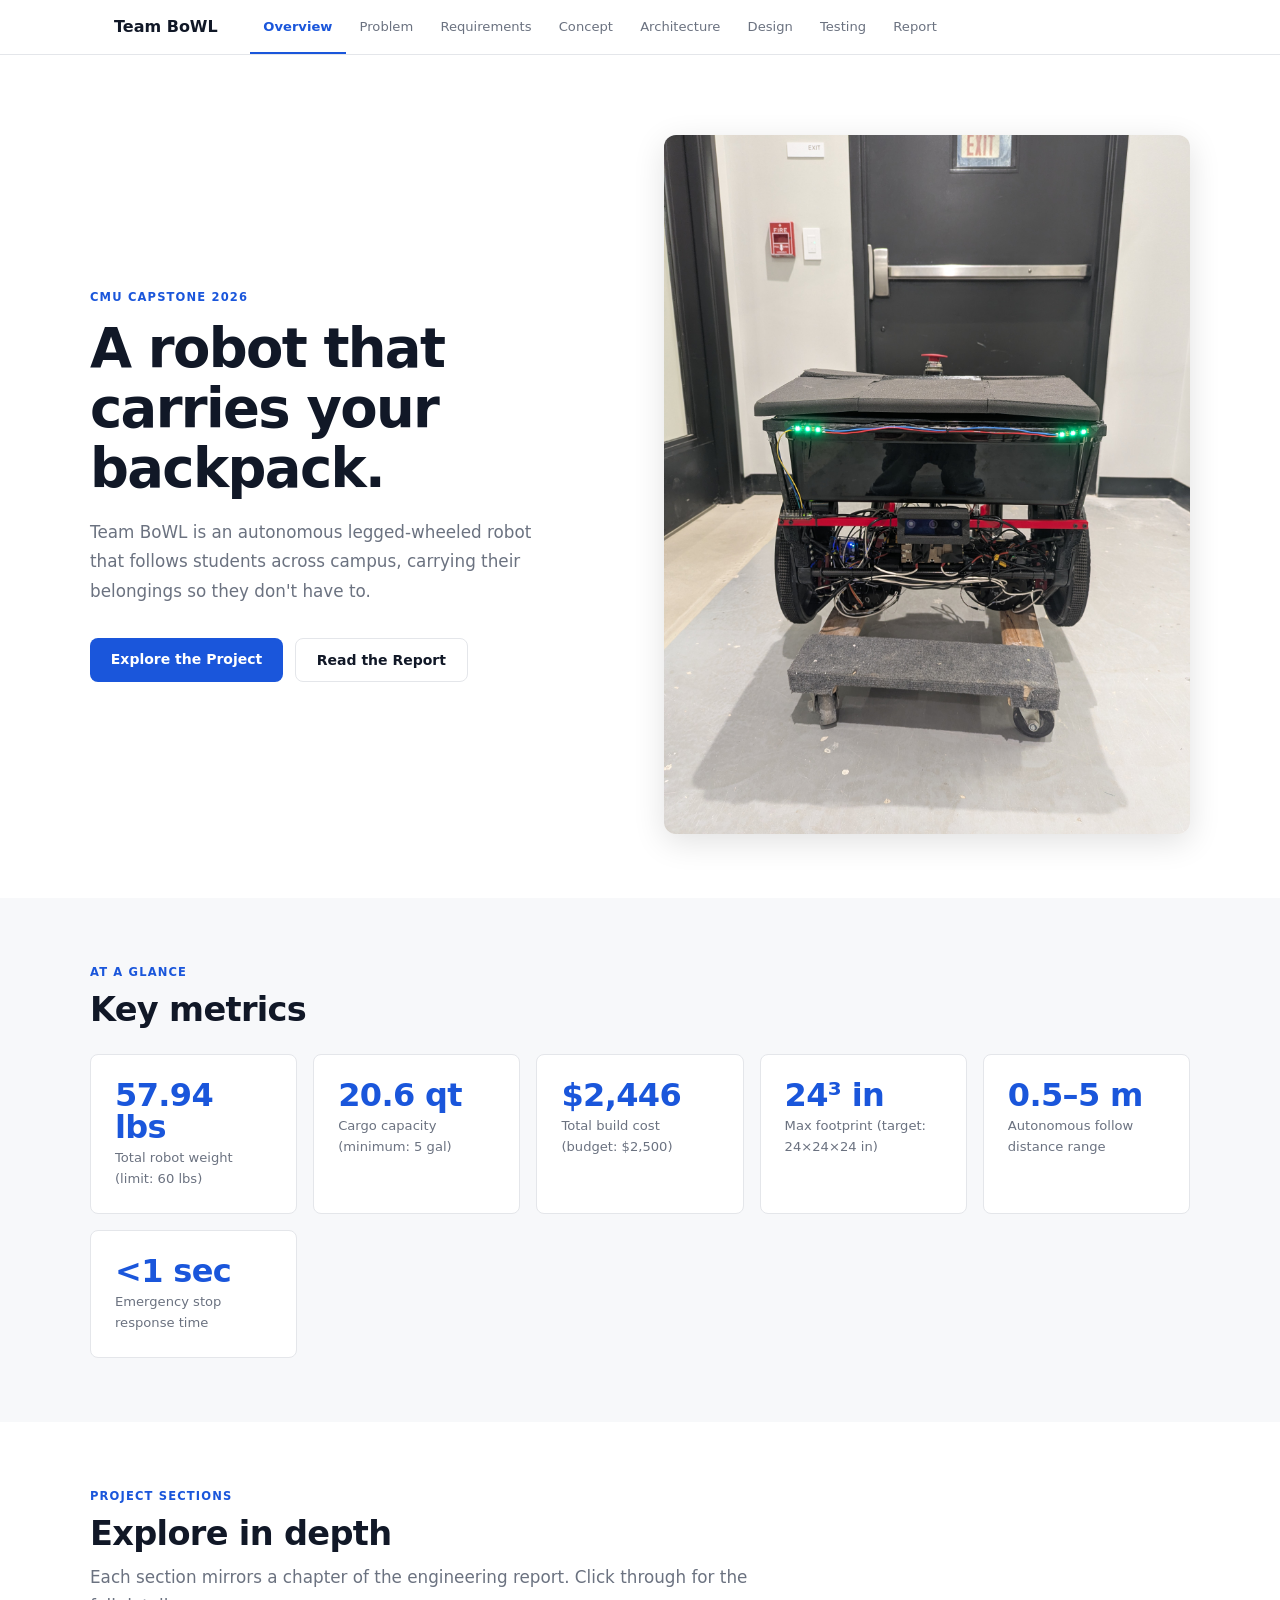
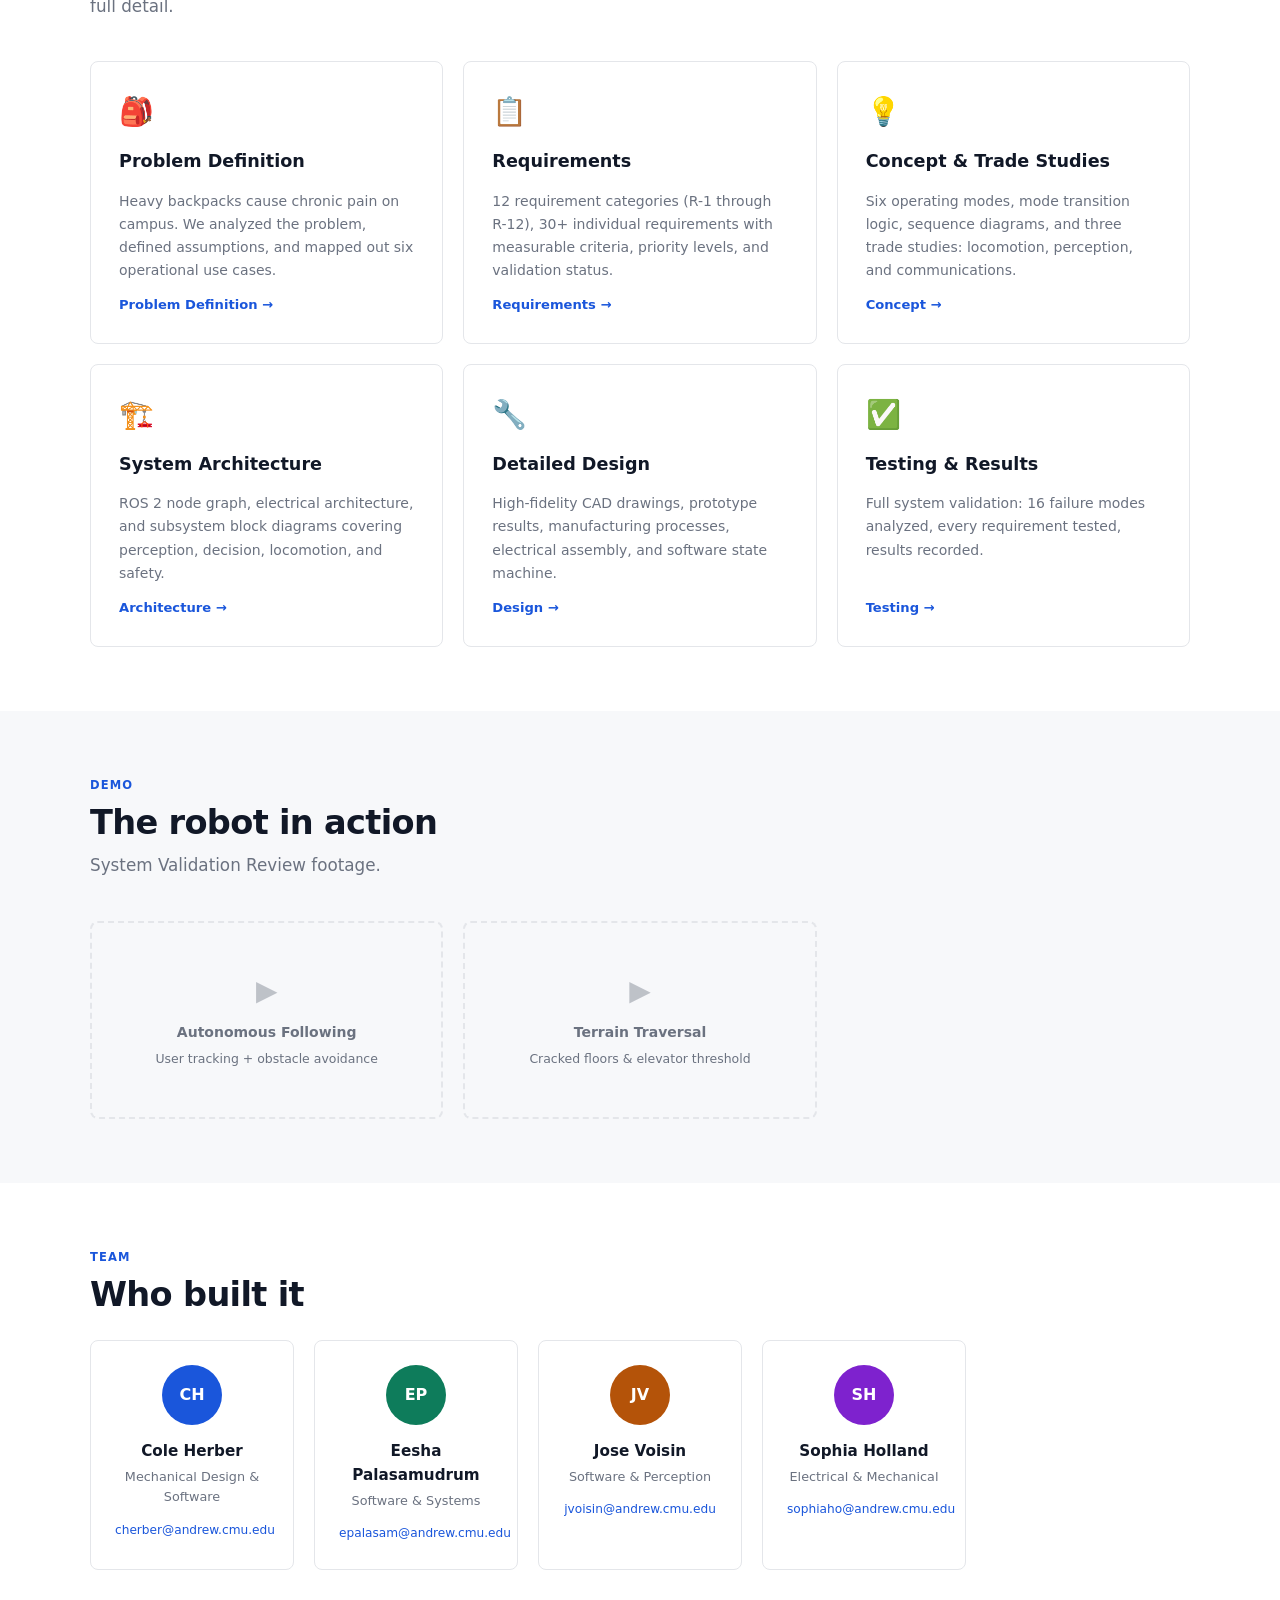
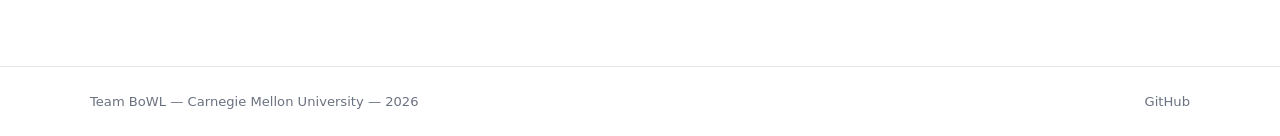
==== commit 128c17aa: "Move actuator verification video from landing page to design prototype section The SVR video is actu" ====
--- a/index.html
+++ b/index.html
@@ -109,9 +109,6 @@
     <p class="eyebrow">Demo</p>
     <h2>The robot in action</h2>
     <p class="lead" style="margin-top:0.5rem">System Validation Review footage.</p>
-    <div class="video-full">
-      <iframe src="https://www.youtube.com/embed/pW4v2TRshao" title="Team BoWL SVR Demo" allowfullscreen></iframe>
-    </div>
     <div class="video-grid">
       <div class="video-placeholder"><div class="video-placeholder-inner"><div class="play-icon">▶</div><p>Autonomous Following</p><span>User tracking + obstacle avoidance</span></div></div>
       <div class="video-placeholder"><div class="video-placeholder-inner"><div class="play-icon">▶</div><p>Terrain Traversal</p><span>Cracked floors &amp; elevator threshold</span></div></div>
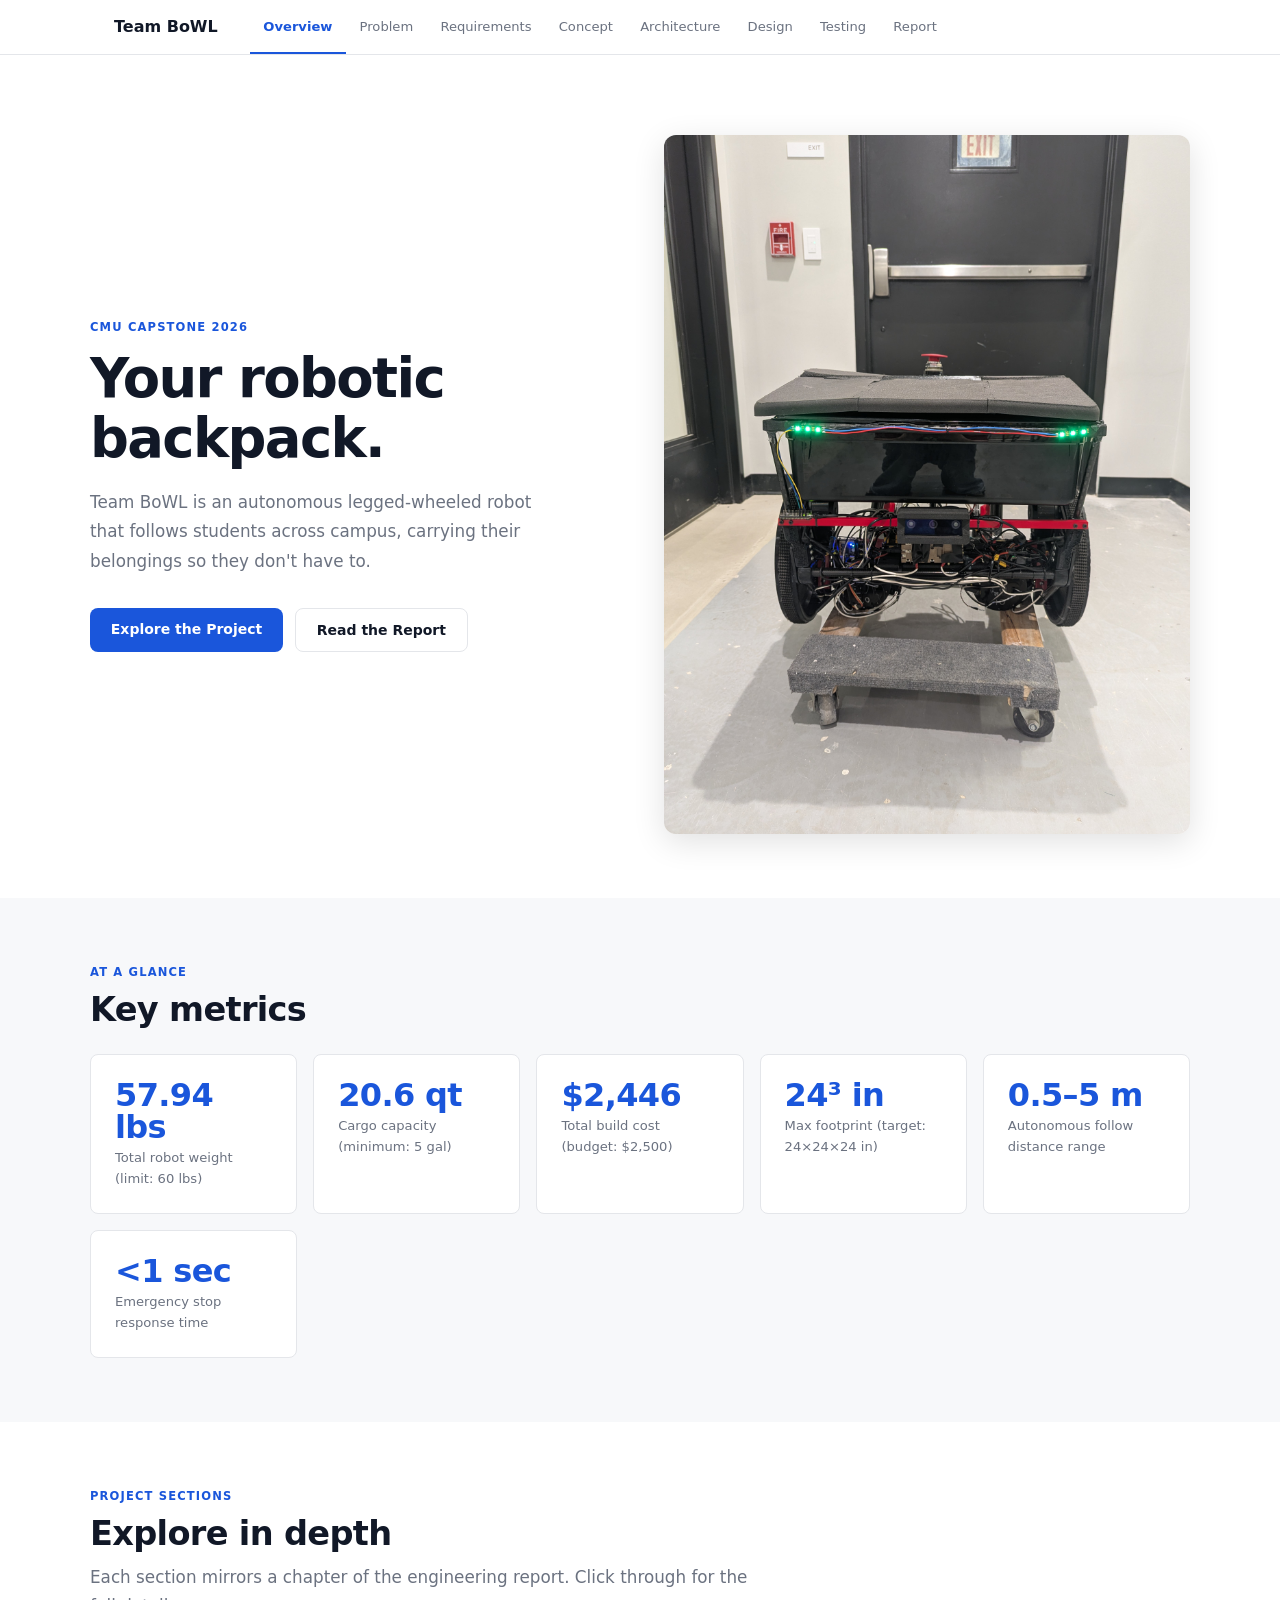
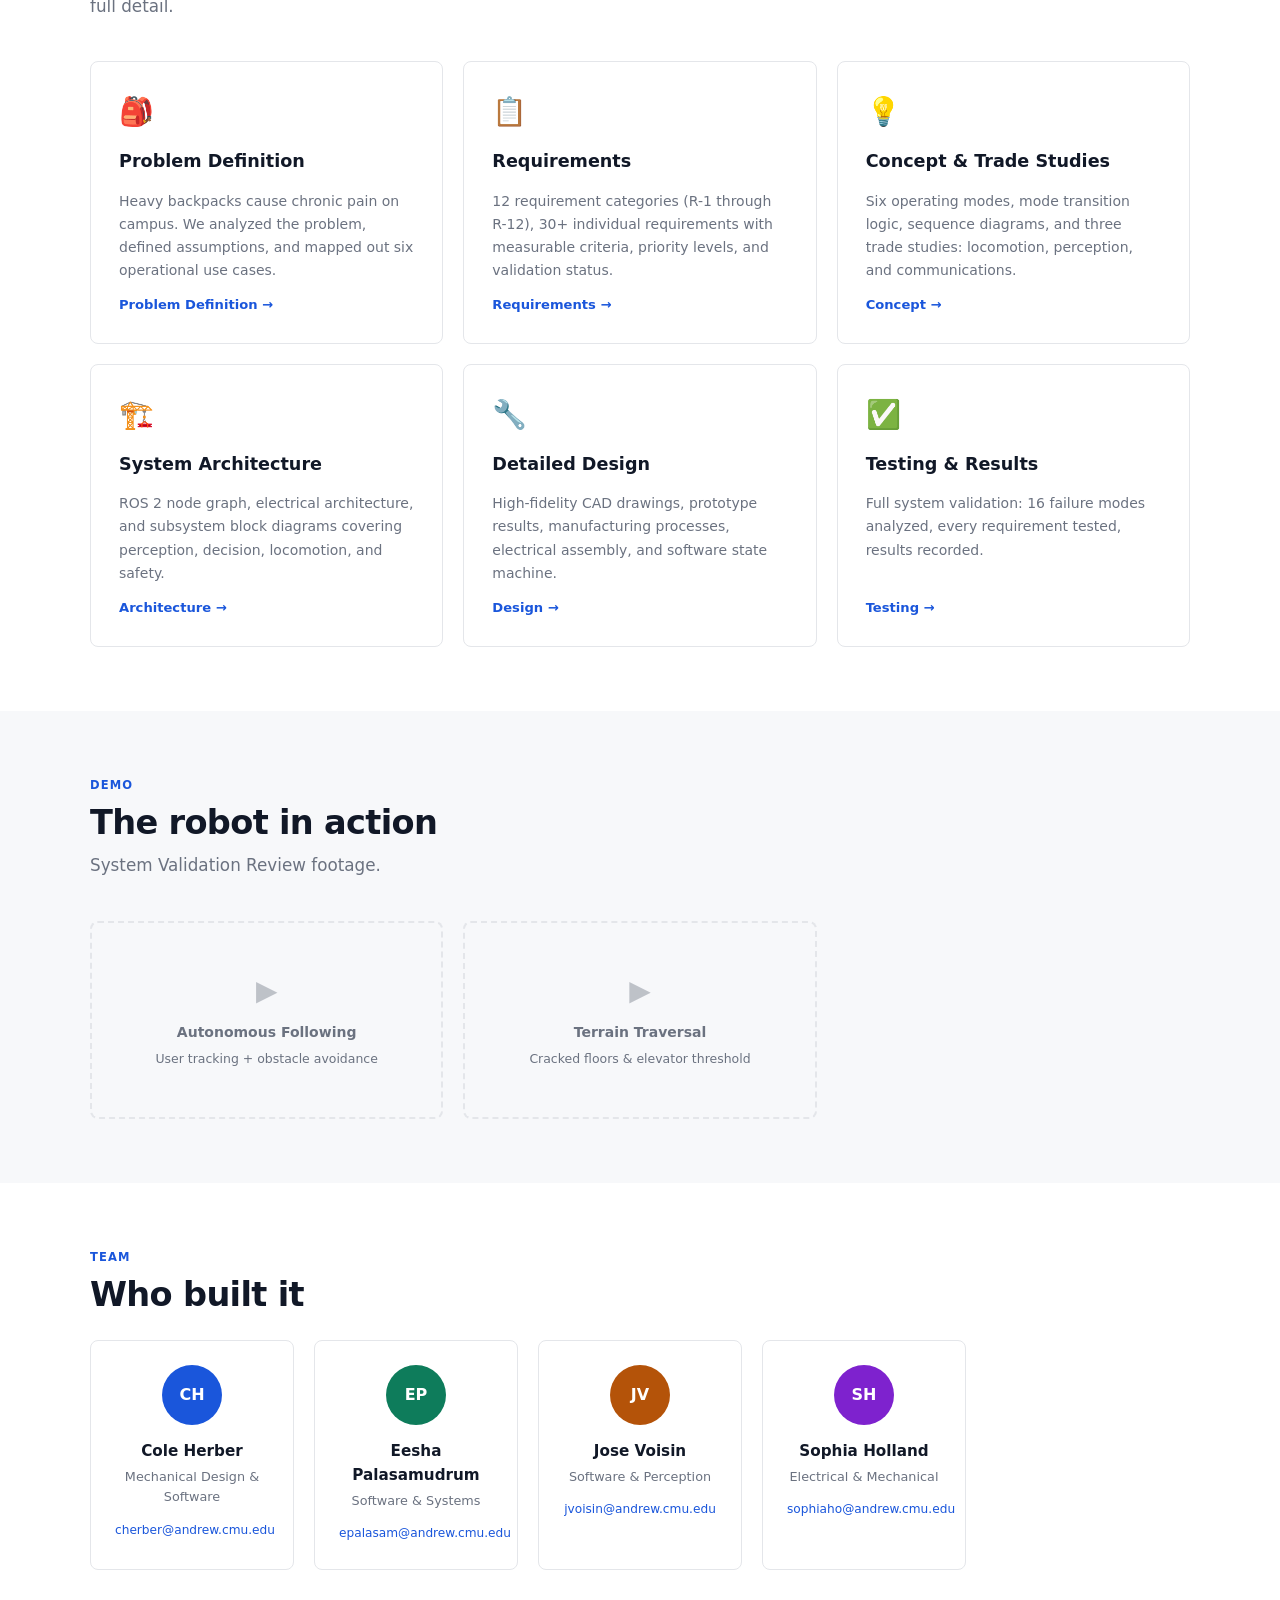
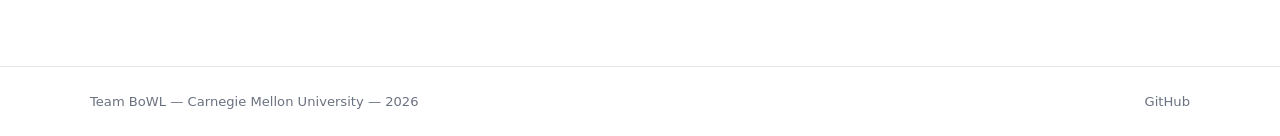
==== commit bb186c59: "Update hero tagline to "Your robotic backpack." Co-Authored-By: Claude Sonnet 4.6 <noreply@anthropic" ====
--- a/index.html
+++ b/index.html
@@ -27,7 +27,7 @@
   <div class="hero-inner">
     <div class="hero-text">
       <p class="hero-label">CMU Capstone 2026</p>
-      <h1>A robot that carries your backpack.</h1>
+      <h1>Your robotic backpack.</h1>
       <p class="hero-sub">Team BoWL is an autonomous legged-wheeled robot that follows students across campus, carrying their belongings so they don't have to.</p>
       <div class="hero-buttons">
         <a href="problem.html" class="btn btn-primary">Explore the Project</a>
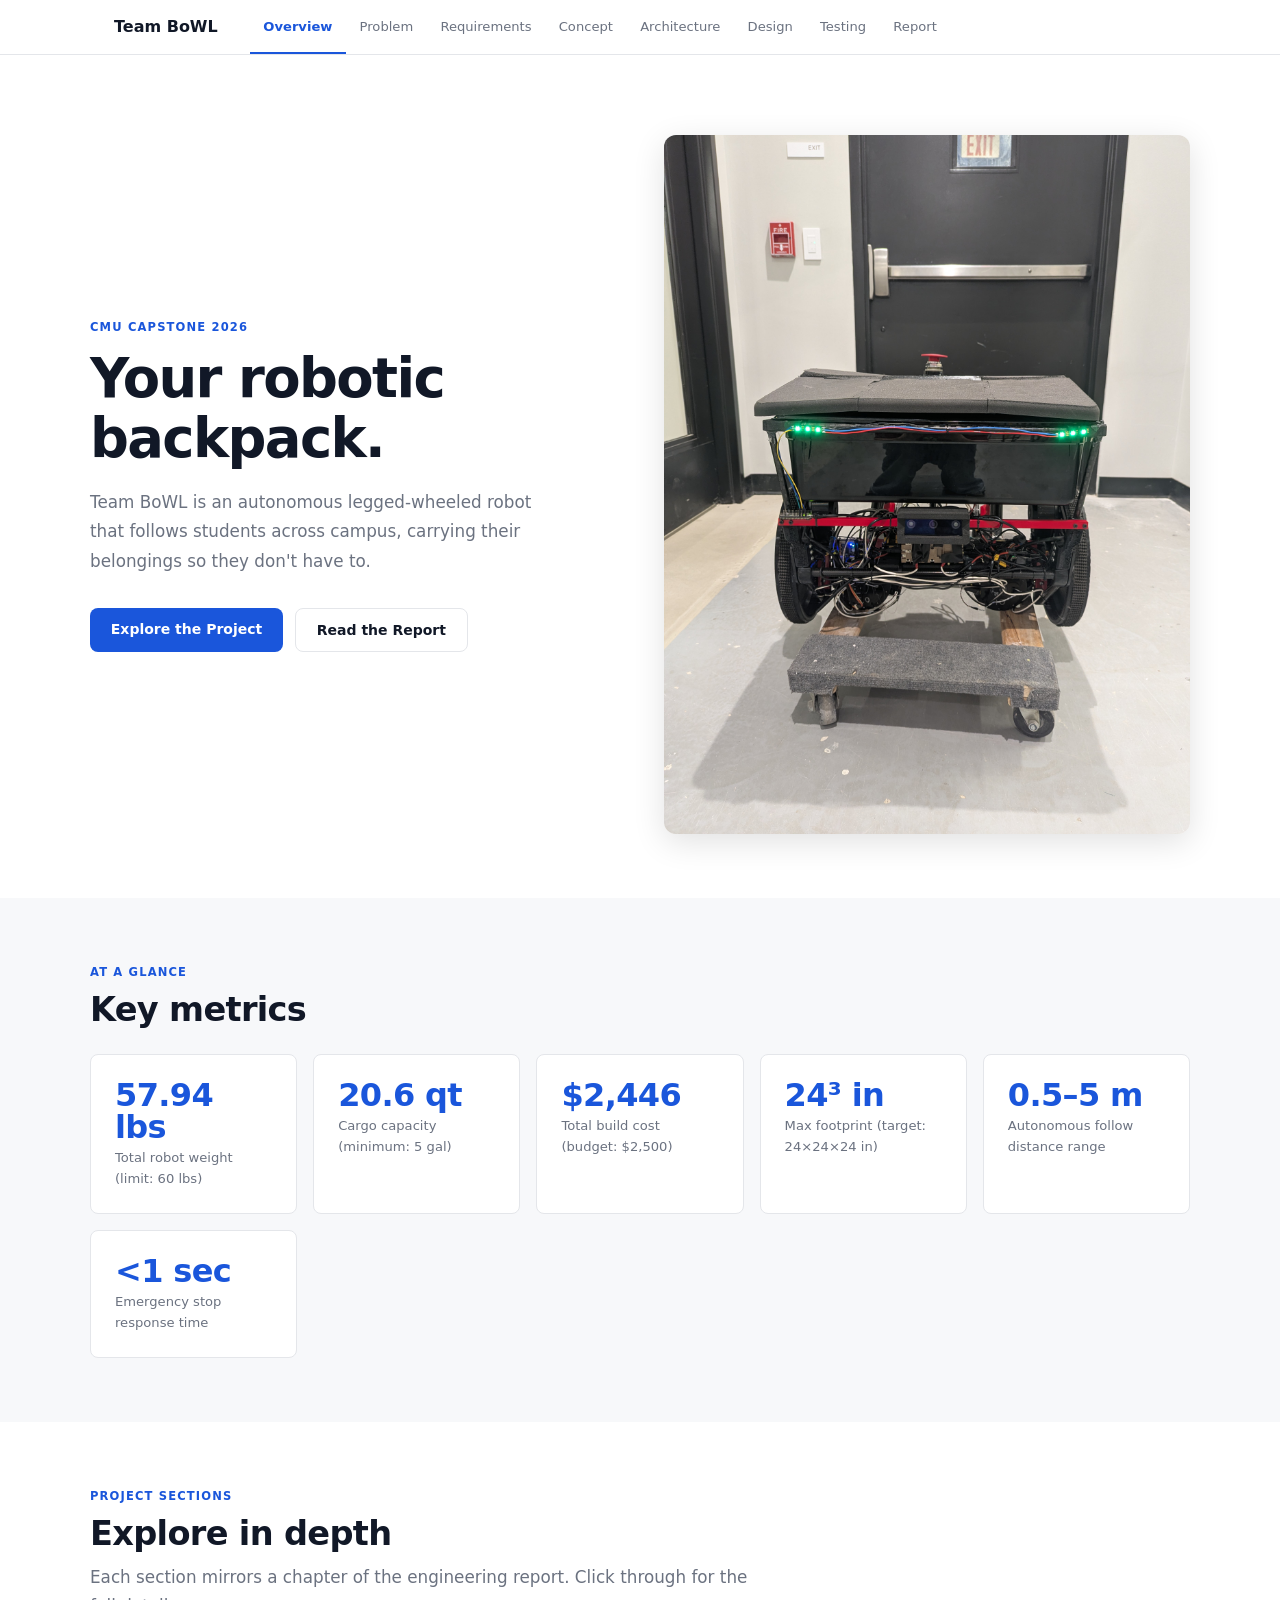
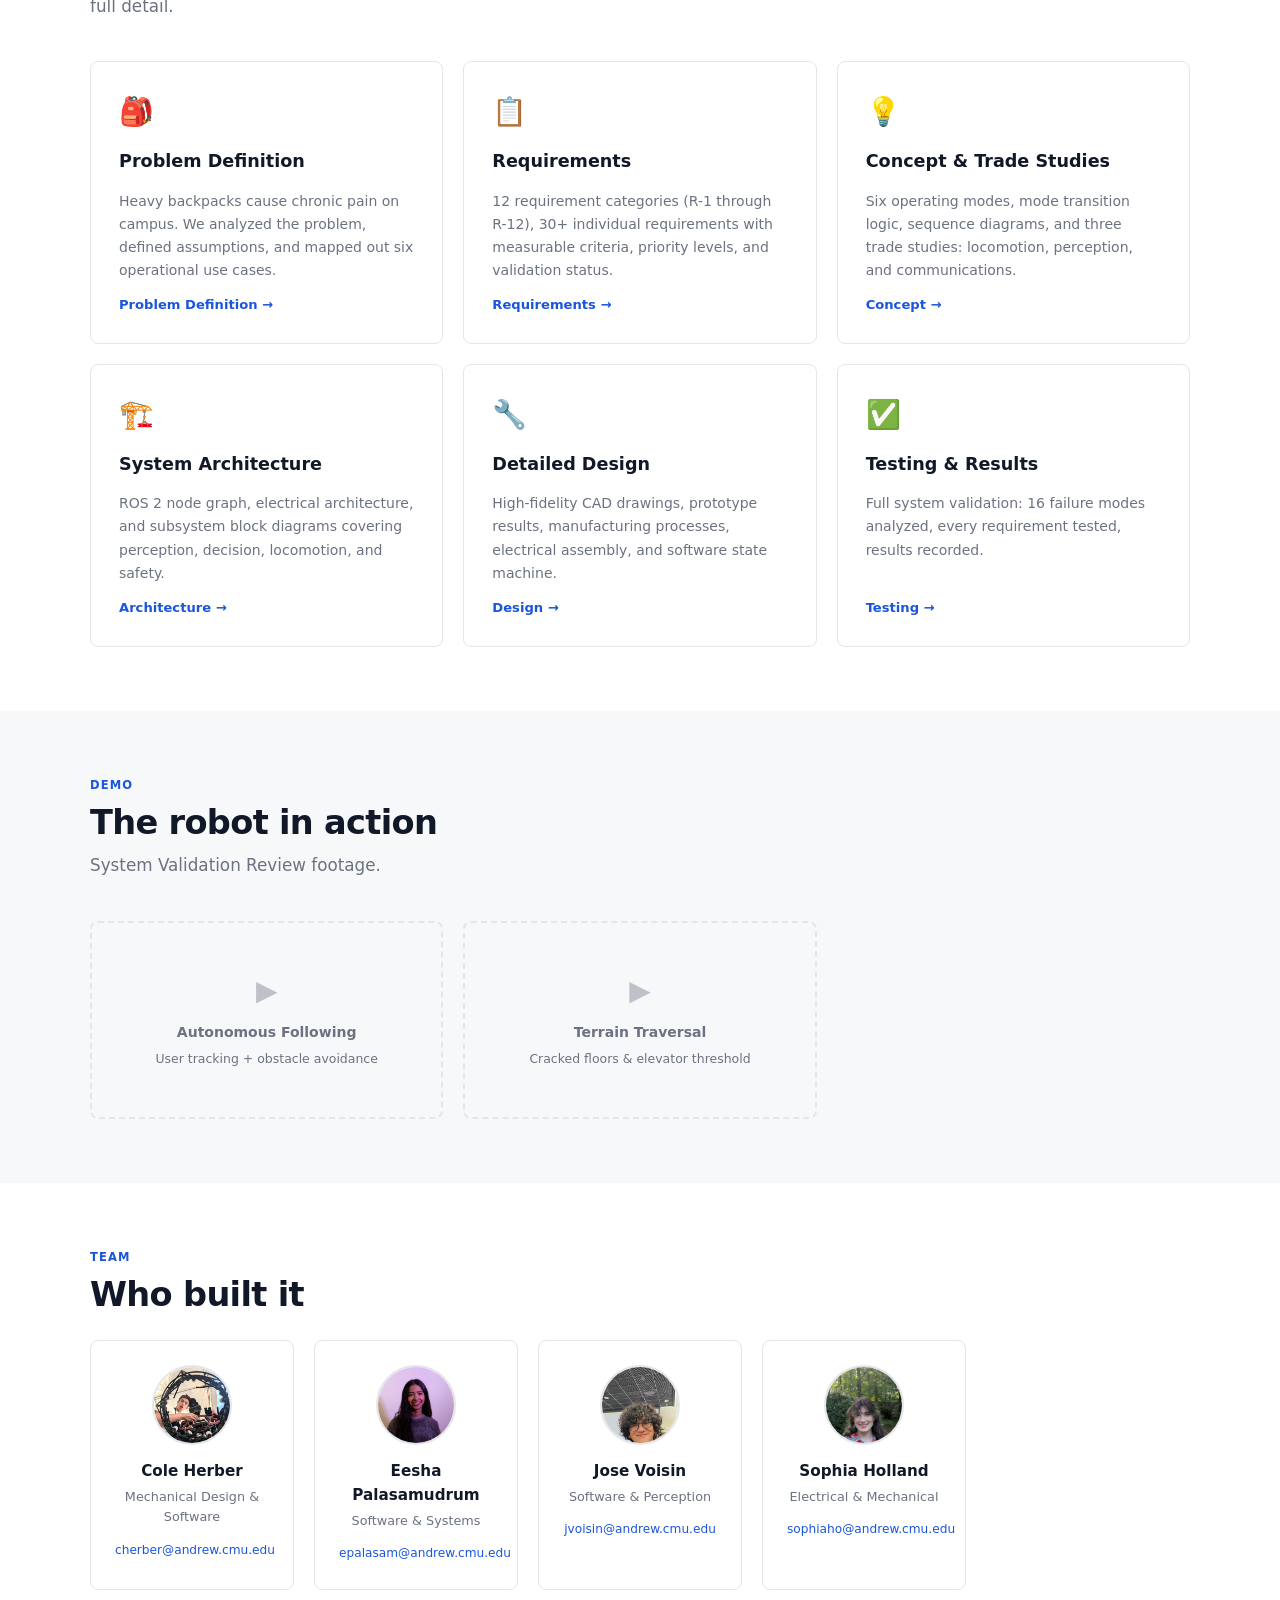
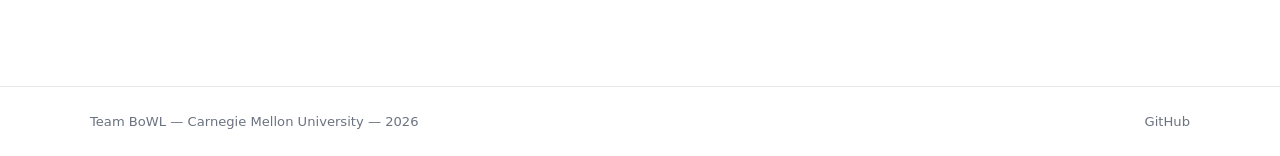
==== commit 815b71f4: "Add team headshots, mark E-Stop requirements as passed - Replace initials avatars with circular head" ====
--- a/index.html
+++ b/index.html
@@ -122,10 +122,10 @@
     <p class="eyebrow">Team</p>
     <h2>Who built it</h2>
     <div class="team-grid" style="margin-top:1.5rem">
-      <div class="team-card"><div class="team-avatar" style="--c:#1a56db">CH</div><div class="team-name">Cole Herber</div><div class="team-role">Mechanical Design &amp; Software</div><a href="mailto:cherber@andrew.cmu.edu" class="team-email">cherber@andrew.cmu.edu</a></div>
-      <div class="team-card"><div class="team-avatar" style="--c:#0e7c5b">EP</div><div class="team-name">Eesha Palasamudrum</div><div class="team-role">Software &amp; Systems</div><a href="mailto:epalasam@andrew.cmu.edu" class="team-email">epalasam@andrew.cmu.edu</a></div>
-      <div class="team-card"><div class="team-avatar" style="--c:#b45309">JV</div><div class="team-name">Jose Voisin</div><div class="team-role">Software &amp; Perception</div><a href="mailto:jvoisin@andrew.cmu.edu" class="team-email">jvoisin@andrew.cmu.edu</a></div>
-      <div class="team-card"><div class="team-avatar" style="--c:#7e22ce">SH</div><div class="team-name">Sophia Holland</div><div class="team-role">Electrical &amp; Mechanical</div><a href="mailto:sophiaho@andrew.cmu.edu" class="team-email">sophiaho@andrew.cmu.edu</a></div>
+      <div class="team-card"><div class="team-photo"><img src="assets/img/headshot-cole.png" alt="Cole Herber" /></div><div class="team-name">Cole Herber</div><div class="team-role">Mechanical Design &amp; Software</div><a href="mailto:cherber@andrew.cmu.edu" class="team-email">cherber@andrew.cmu.edu</a></div>
+      <div class="team-card"><div class="team-photo"><img src="assets/img/headshot-eesha.jpg" alt="Eesha Palasamudrum" /></div><div class="team-name">Eesha Palasamudrum</div><div class="team-role">Software &amp; Systems</div><a href="mailto:epalasam@andrew.cmu.edu" class="team-email">epalasam@andrew.cmu.edu</a></div>
+      <div class="team-card"><div class="team-photo"><img src="assets/img/headshot-jose.png" alt="Jose Voisin" /></div><div class="team-name">Jose Voisin</div><div class="team-role">Software &amp; Perception</div><a href="mailto:jvoisin@andrew.cmu.edu" class="team-email">jvoisin@andrew.cmu.edu</a></div>
+      <div class="team-card"><div class="team-photo"><img src="assets/img/headshot-sophia.jpg" alt="Sophia Holland" /></div><div class="team-name">Sophia Holland</div><div class="team-role">Electrical &amp; Mechanical</div><a href="mailto:sophiaho@andrew.cmu.edu" class="team-email">sophiaho@andrew.cmu.edu</a></div>
     </div>
   </div>
 </section>
--- a/style.css
+++ b/style.css
@@ -140,6 +140,8 @@
 .team-grid { display: grid; grid-template-columns: repeat(auto-fill, minmax(200px, 1fr)); gap: 1.25rem; }
 .team-card { border: 1px solid var(--border); border-radius: var(--radius); padding: 1.5rem; text-align: center; }
 .team-avatar { width: 60px; height: 60px; border-radius: 50%; background: var(--c, var(--accent)); color: #fff; font-size: 1rem; font-weight: 800; display: flex; align-items: center; justify-content: center; margin: 0 auto 0.9rem; }
+.team-photo { width: 80px; height: 80px; border-radius: 50%; overflow: hidden; margin: 0 auto 0.9rem; border: 2px solid var(--border); }
+.team-photo img { width: 100%; height: 100%; object-fit: cover; object-position: center top; display: block; }
 .team-name { font-weight: 700; font-size: 0.95rem; margin-bottom: 0.2rem; }
 .team-role { font-size: 0.8rem; color: var(--text-sub); margin-bottom: 0.5rem; }
 .team-email { font-size: 0.76rem; color: var(--accent); }
